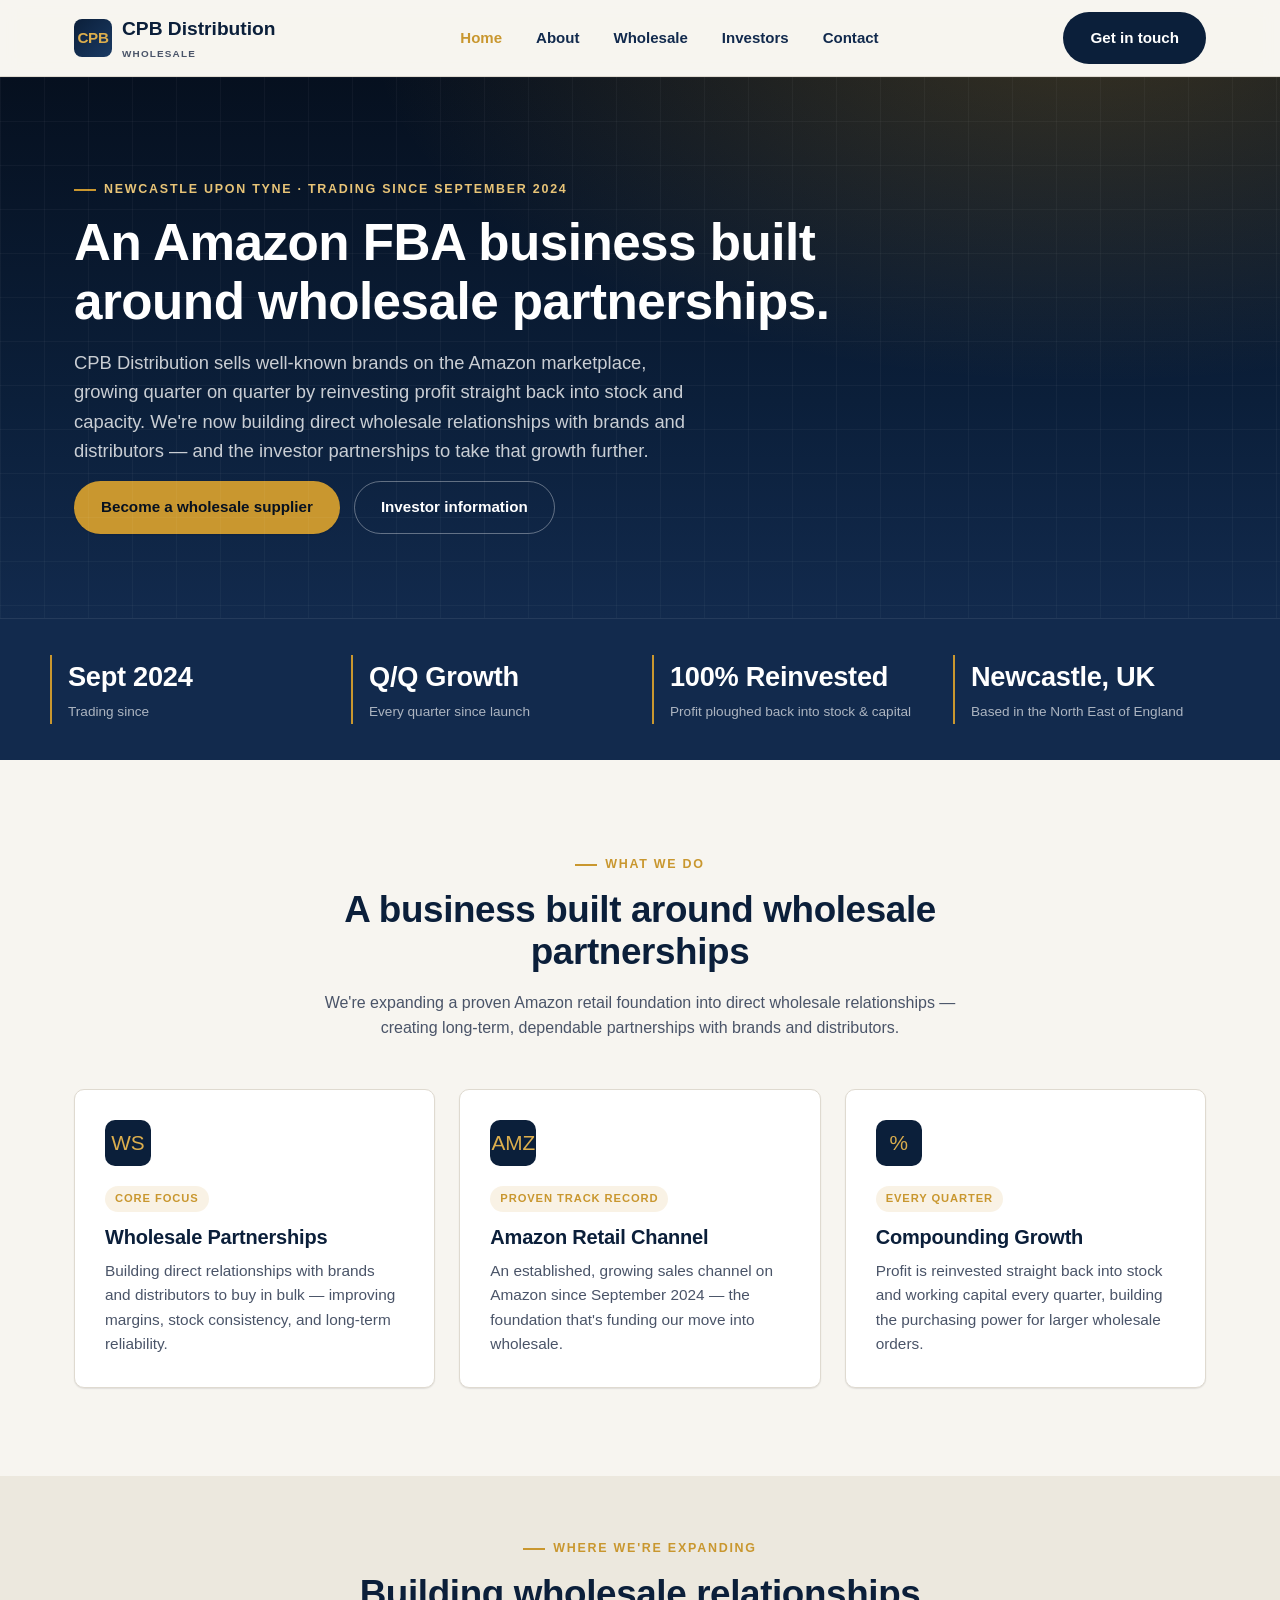
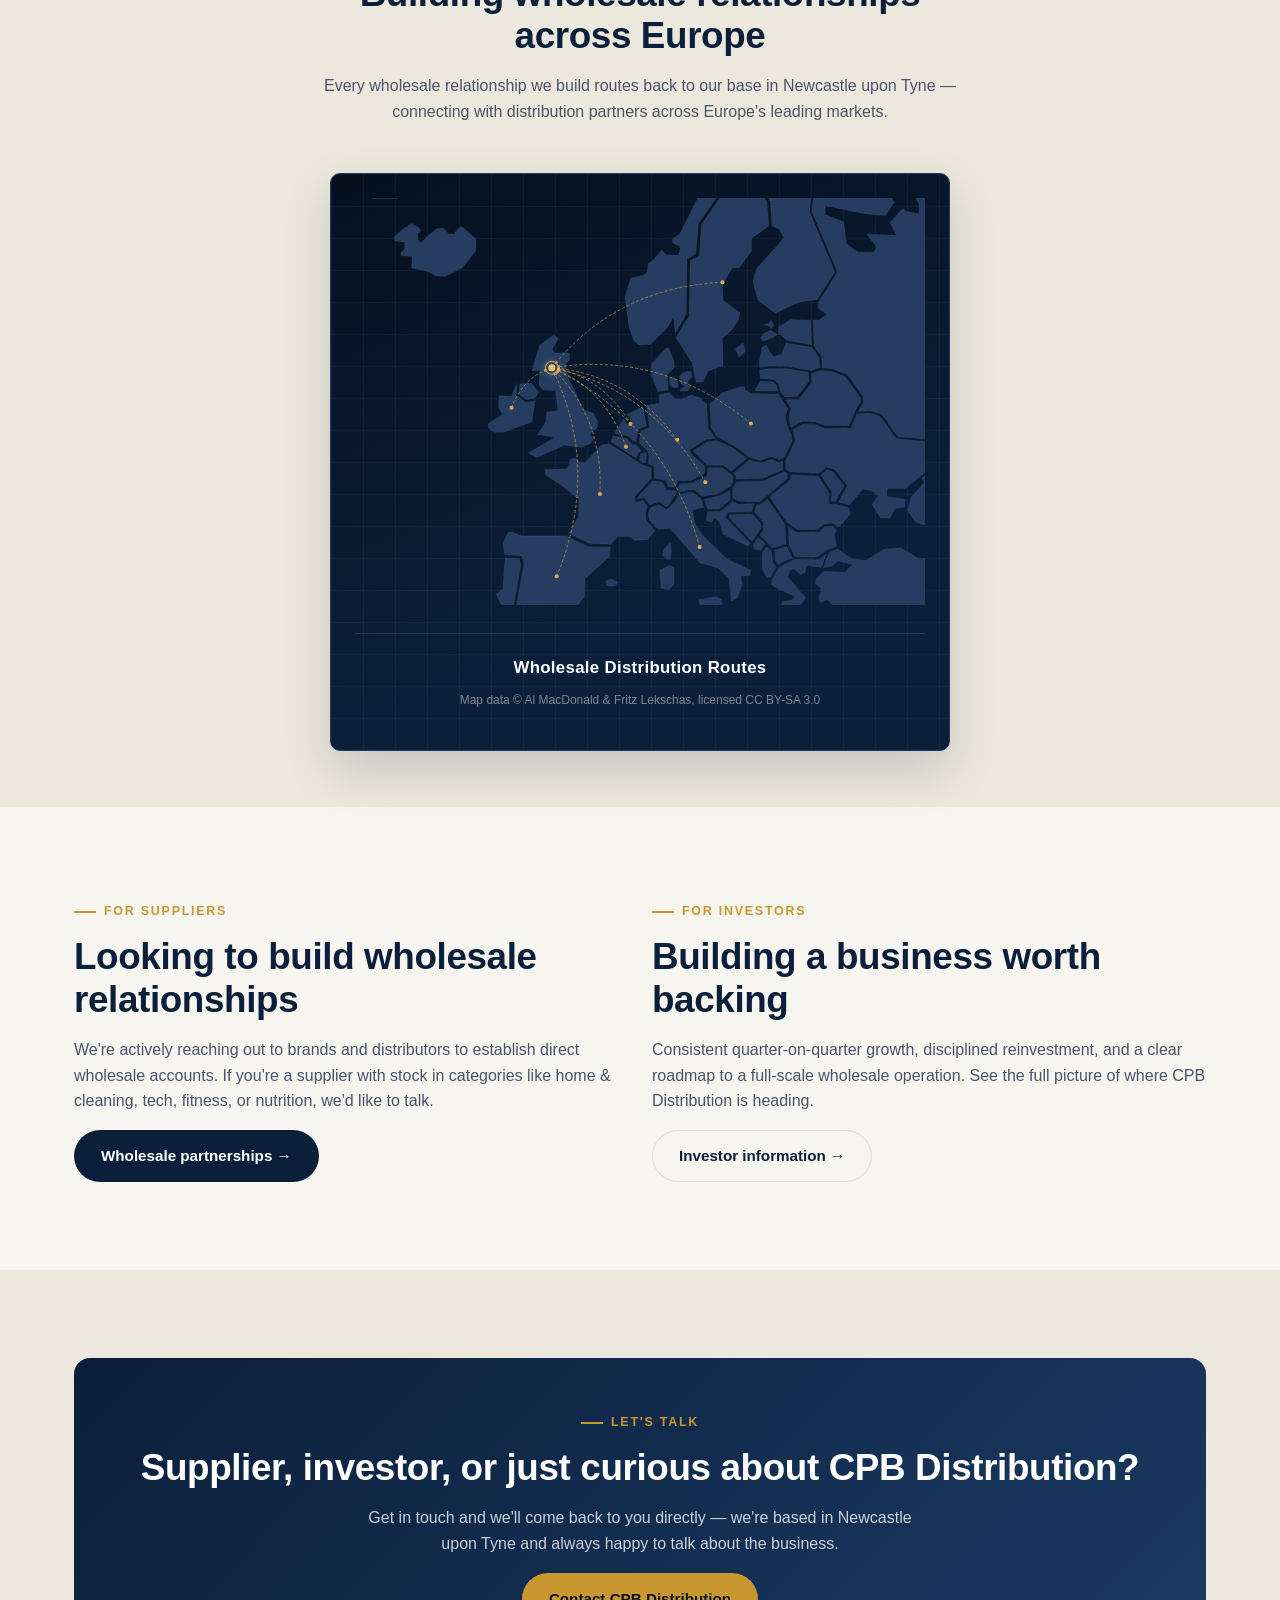
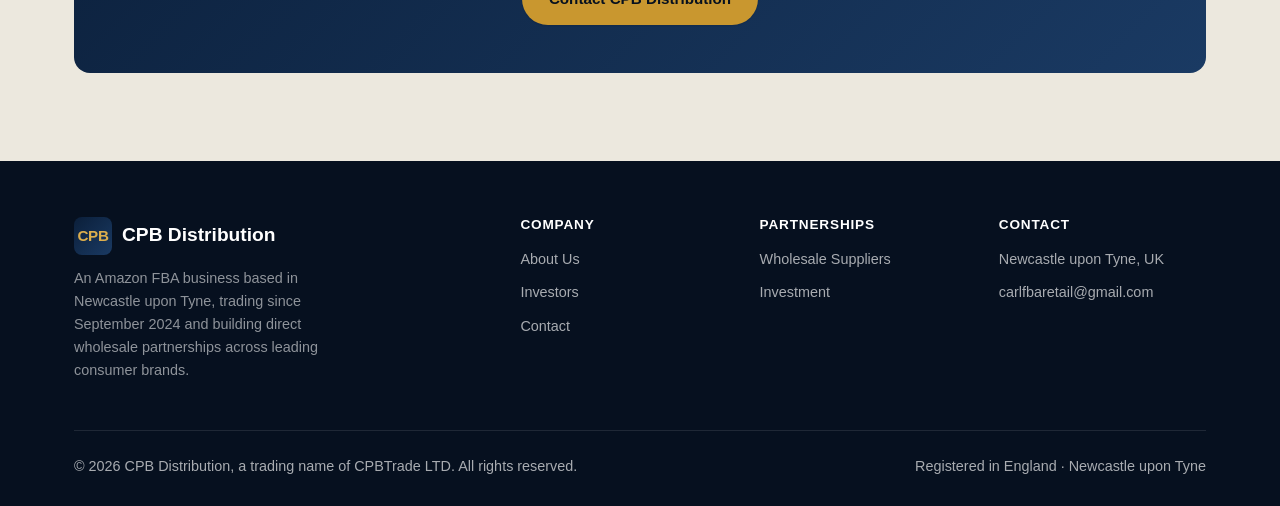
==== index.html @ 51bb2a00 "Shrink and tighten the wholesale routes map The map card was rendering very tall (a ~980x1127px port" ====
<!doctype html>
<html lang="en">
<head>
<meta charset="UTF-8">
<meta name="viewport" content="width=device-width, initial-scale=1.0">
<title>CPB Distribution | Amazon FBA Wholesale &amp; Investment</title>
<meta name="description" content="CPB Distribution is a Newcastle upon Tyne based Amazon FBA business, trading since September 2024, building direct wholesale partnerships across leading consumer brands.">
<link rel="icon" href="assets/img/favicon.svg" type="image/svg+xml">
<link rel="stylesheet" href="assets/css/style.css">
</head>
<body>

<header class="site-header">
  <div class="wrap nav">
    <a href="index.html" class="brand">
      <span class="mark">CPB</span>
      <span>
        CPB Distribution
        <span class="sub">Wholesale</span>
      </span>
    </a>
    <nav class="nav-links">
      <a href="index.html">Home</a>
      <a href="about.html">About</a>
      <a href="wholesale.html">Wholesale</a>
      <a href="investors.html">Investors</a>
      <a href="contact.html">Contact</a>
    </nav>
    <div class="nav-cta">
      <a href="contact.html" class="btn btn-dark">Get in touch</a>
      <button class="nav-toggle" aria-label="Toggle menu"><span></span></button>
    </div>
  </div>
</header>

<section class="hero">
  <div class="wrap">
    <div class="eyebrow">Newcastle upon Tyne &middot; Trading since September 2024</div>
    <h1>An Amazon FBA business built around wholesale partnerships.</h1>
    <p class="lead">CPB Distribution sells well-known brands on the Amazon marketplace, growing quarter on quarter by reinvesting profit straight back into stock and capacity. We're now building direct wholesale relationships with brands and distributors — and the investor partnerships to take that growth further.</p>
    <div class="cta-row">
      <a href="wholesale.html" class="btn btn-primary">Become a wholesale supplier</a>
      <a href="investors.html" class="btn btn-outline">Investor information</a>
    </div>
  </div>
</section>

<div class="stat-strip">
  <div class="wrap stat-grid">
    <div class="stat">
      <span class="num">Sept 2024</span>
      <span class="label">Trading since</span>
    </div>
    <div class="stat">
      <span class="num">Q/Q Growth</span>
      <span class="label">Every quarter since launch</span>
    </div>
    <div class="stat">
      <span class="num">100% Reinvested</span>
      <span class="label">Profit ploughed back into stock &amp; capital</span>
    </div>
    <div class="stat">
      <span class="num">Newcastle, UK</span>
      <span class="label">Based in the North East of England</span>
    </div>
  </div>
</div>

<section>
  <div class="wrap">
    <div class="section-head">
      <div class="eyebrow" style="justify-content:center">What we do</div>
      <h2>A business built around wholesale partnerships</h2>
      <p>We're expanding a proven Amazon retail foundation into direct wholesale relationships — creating long-term, dependable partnerships with brands and distributors.</p>
    </div>
    <div class="grid-3">
      <div class="card">
        <div class="icon">WS</div>
        <span class="tag">Core Focus</span>
        <h3>Wholesale Partnerships</h3>
        <p>Building direct relationships with brands and distributors to buy in bulk — improving margins, stock consistency, and long-term reliability.</p>
      </div>
      <div class="card">
        <div class="icon">AMZ</div>
        <span class="tag">Proven Track Record</span>
        <h3>Amazon Retail Channel</h3>
        <p>An established, growing sales channel on Amazon since September 2024 — the foundation that's funding our move into wholesale.</p>
      </div>
      <div class="card">
        <div class="icon">%</div>
        <span class="tag">Every Quarter</span>
        <h3>Compounding Growth</h3>
        <p>Profit is reinvested straight back into stock and working capital every quarter, building the purchasing power for larger wholesale orders.</p>
      </div>
    </div>
  </div>
</section>

<section class="bg-alt tight">
  <div class="wrap">
    <div class="section-head">
      <div class="eyebrow" style="justify-content:center">Where we're expanding</div>
      <h2>Building wholesale relationships across Europe</h2>
      <p>Every wholesale relationship we build routes back to our base in Newcastle upon Tyne &mdash; connecting with distribution partners across Europe's leading markets.</p>
    </div>
    <div class="map-card">
      <svg xmlns="http://www.w3.org/2000/svg" viewBox="350.65 333.3 140 100" id="world-map" class="world-map-svg" role="img" aria-label="Map showing CPB Distribution's target wholesale distribution routes from EU markets into the UK">
<title>Target wholesale distribution routes into the UK</title>
<defs>
  <marker id="arrow-eu" viewBox="0 0 10 10" refX="8" refY="5" markerWidth="4.5" markerHeight="4.5" orient="auto-start-reverse">
    <path d="M0,0 L10,5 L0,10 z" class="arrow-fill-eu"/>
  </marker>
</defs>
<g class="countries">
    <path id="_somaliland" d="M512.674,502.797l3.526,2.403l1.046-0.052l8.757-3.008l0.994,3.206l-0.701,2.706l-1.893,1.503l-4.729-0.302l-6.769-4.158L512.674,502.797L512.674,502.797z"/>
    <path id="ae" d="M528.466,468.135l0.753,3.008l8.522,0.752l0.596-6.172l1.644-0.897l0.448-2.257l-2.688,0.753l-2.99,4.521L528.466,468.135L528.466,468.135z"/>
    <path id="af" d="M545.85,435.383l1.374,10.771l3.423,0.752l0.32,1.937l-2.455,2.049l4.573,3.691l8.885-3.198l0.709-3.786l5.593-3.491l2.145-8.091l1.599-1.722l-1.659-2.887l5.412-3.347l-0.691-0.968l-2.498,0.155l-0.226,2.299l-3.354-0.033l-0.062-3.068l-1.079-1.288l-1.815,1.649l0.052,1.515l-2.739,1.036l-5.059-0.319l-6.568,6.881L545.85,435.383L545.85,435.383z"/>
    <path id="al" d="M450.679,420.438v3.984l1.142,2.152l0.82-0.096l1.409-2.566l-0.821-1.15l-0.319-2.844l-1.089-1.012L450.679,420.438L450.679,420.438z"/>
    <path id="am" d="M507.47,420.549l4.149,5.411l-1.218,1.427l-2.939-0.51l-3.646-3.268l0.196-2.146L507.47,420.549L507.47,420.549z"/>
    <g id="ao">
        <path class="mainland" d="M437.366,547.461l2.948,11.003l-0.069,3.478l-4.313,4.633l-0.647,7.527l16.597,0.147l5.395,1.954l4.45-0.58l-2.594-3.251l0.01-9.282l5.101-0.217v-3.621l-4.142-0.172l-0.829-8.575l-1.746,0.024l-0.943-0.848l-1.027,0.054l-1.365,2.646h-5.255l-1.22-1.227l0.363-1.738l-1.436-2.101L437.366,547.461L437.366,547.461z"/>
        <path d="M435.577,544.453l1.504,1.953l1.945-1.842l-0.571-1.909l-0.483-0.035L435.577,544.453L435.577,544.453z"/>
    </g>
    <g id="ar">
        <path class="mainland" d="M279.05,600.613l1.677,1.571l-6.371,9.467l-2.239,2.479l0.777,10.813l4.918,5.974l-4.132,7.209l-3.129,1.35h-3.579l1.003,5.627l-5.593,1.92l1.34,4.729l-3.354,10.701l4.141,3.38l-2.239,5.515l-3.804,5.975l2.014,4.165l-4.918,0.786l-4.028-4.951l-0.674-15.432l-6.258-26.209l1.893-9.163l-4.028-11.713l2.68-15.204l2.463-2.931l-0.605-2.222l3.164-2.888l7.054,0.483l3.942,4.21l4.555,0.078l4.668,2.853l-1.375,3.217l0.329,3.25l6.612-0.312L279.05,600.613L279.05,600.613z"/>
        <path d="M264.745,687.564l0.225,4.951l3.803-0.337l3.242-2.144l-5.48-1.124L264.745,687.564L264.745,687.564z"/>
    </g>
    <path id="at" d="M430.46,403.459l-0.562,1.167l0.483,0.83l2.015-0.415h1.711l1.857,1.572l3.95-0.717l2.904-1.729l0.743-1.167l-0.112-1.504l-2.611-1.954l-3.501,0.035l-0.294,1.988l-3.683,1.797L430.46,403.459L430.46,403.459z"/>
    <g id="au">
        <path class="mainland" d="M672.961,609.067l-0.303,21.938l-3.371,2.472l-0.303,2.161l4.598,3.086l11.35-2.161h5.826l2.145-3.095l12.879-2.472l9.198,2.784l-0.614,3.708l1.228,3.708l7.055-1.236l0.303,1.851l-4.599,3.396l1.53,1.236l3.37-1.236l-0.917,10.2l6.44,4.944l3.683-1.236l1.841,1.852l10.735-1.548l10.123-16.381l3.682-0.925l7.357-13.596l1.841-11.739l-4.599-5.869l1.842-1.236l-3.684-11.436l-3.984-2.783l0.614-15.448l-3.684-2.782l-0.916-8.652h-1.842l-6.138,20.392l-3.37,0.312l-7.668-7.728l4.297-11.437l-7.971-1.547l-8.896,2.472l-2.454,7.104l-3.984,0.925l-0.304-4.944l-16.252,9.889l0.304,3.708l-2.454,3.397h-6.139l-13.19,5.56L672.961,609.067L672.961,609.067z"/>
        <path d="M728.775,668.089l-1.531,6.181l0.304,4.322l4.599-0.312l5.213-8.03L728.775,668.089L728.775,668.089z"/>
    </g>
    <path id="az" d="M508.931,418.674l-0.873,1.486l4.071,5.342l1.418-0.458l2.334,2.446l1.011-4.287l2.533,0.406l-0.104-1.229l-4.165-3.646l-0.795,2.143L508.931,418.674L508.931,418.674z"/>
    <path id="ba" d="M442.708,411.084l-0.319,0.527l5.801,5.981l2.127-3.13l-0.078-1.234l-1.857-2.256L442.708,411.084L442.708,411.084z"/>
    <path id="bd" d="M616.256,457.908l-1.134,2.049l2.938,5.584l0.087,4.357l0.535,1.166l3.449,0.061l1.953-1.875l1.418,0.855l0.285,2.652l1.133-0.708l0.069-3.389l-0.951-0.112l-0.596-2.879l-2.403-0.086l-0.596-1.6l1.469-1.962l0.024-0.97h-4.269L616.256,457.908L616.256,457.908z"/>
    <path id="be" d="M414.019,391.704l-0.554,1.383l5.947,3.925l0.4,0.051l0.375-1.094l0.837-0.588l-1.336-1.499h-0.916l-1.255-1.426L414.019,391.704L414.019,391.704z"/>
    <path id="bf" d="M404.493,493.496l3.146-0.25l5.16,7.295l-4.789,3.613l-3.466-0.892l-4.66,0.062l-0.752,2.73l-3.907,0.19l-1.071-1.461l1.385-4.442L404.493,493.496L404.493,493.496z"/>
    <path id="bg" d="M457.092,414.066l0.139,4.305l1.452,3.025l5.454,0.095l2.455-1.737l2.412-0.959l-0.588-2.75l0.545-1.469l-1.228-0.641l-1.687,0.139l-1.323,1.332l-5.549,0.043L457.092,414.066L457.092,414.066z"/>
    <path id="bi" d="M478.504,538.385l3.691-0.078l-0.959,3.232l-0.935,0.812h-1.142l-0.812-2.187L478.504,538.385L478.504,538.385z"/>
    <path id="bj" d="M411.512,515.288h1.833l0.104-5.204l2.315-3.363l-0.104-5.852l-2.102-0.052l-3.604,2.816l1.504,2.87L411.512,515.288L411.512,515.288z"/>
    <path id="bn" d="M689.038,515.08l-2.489,3.018l2.04,0.641l1.149-1.608L689.038,515.08L689.038,515.08z"/>
    <path id="bo" d="M238.631,561.361l7.114-3.104l2.351,0.226l1.565,6.534l10.839,3.604l1.79,5.523l4.469,0.562l1.902,4.729l-1.34,4.278l-7.27,0.562l-2.68,6.872l-5.705-0.112l-1.79-0.337l-3.293,3.197l-1.625-0.156l-5.593-12.957l1.547-2.316l0.545-9.163l-1.383-5.455L238.631,561.361L238.631,561.361z"/>
    <path id="br" d="M286.631,618.464l5.402-10.391l0.198-8.73l10.079-6.501h5.645l4.435-7.512l0.804-14.418l-1.815-3.855l10.684-9.751l0.406-10.761l-14.514-7.105l-17.53-5.48l-8.264-0.812l2.221-4.669l-0.604-7.104l-1.808-0.596l-2.671,5.308l-1.4,1.754l-3.595-1.59l-12.093,4.261l-4.028-5.073l0.648-5.299l-3.804,3.872l-4.201-2.265l-0.424,0.597l0.009,1.841l3.622,1.945l-5.437,5.73l-3.432-0.034l-3.475-3.535l-3.933,0.121l-0.484,4.2l2.256,2.739l-2.663,8.532l-3.112,0.241l-4.953,3.13l-1.21,6.146l4.296,4.599l0.787-0.89l3.017-0.812l2.576,4.34l7.374-3.164l2.861,0.165l1.971,6.976l10.52,3.337l1.815,5.564l4.478,0.537l2.135,5.314l-1.443,4.729l1.884,2.474l-0.276,3.683l5.048-0.477l4.625,5.844l-0.363,4.105l2.74,2.316l-6.57,9.95L286.631,618.464L286.631,618.464z"/>
    <g id="bs">
        <path d="M222.121,463.112l-1.089-0.337l-0.086,2.101l1.34,1.349l0.917-1.349L222.121,463.112L222.121,463.112z"/>
        <path d="M224.29,466.397l-1.504,0.838l1.417,2.021l0.752-1.011L224.29,466.397L224.29,466.397z"/>
        <path d="M229.14,467.91l-1.591-0.087l0.165,1.012l1.167,1.687l1.002-1.099L229.14,467.91L229.14,467.91z"/>
        <path d="M228.388,465.896l-2.593-1.099l-0.501-2.609l1.002-0.425l1.003,2.023l1.002,0.76L228.388,465.896L228.388,465.896z"/>
        <path d="M225.881,460.588l-1.34-0.337l-0.251-1.686l-1.417-0.501l0.917-0.926l1.668,0.588l1.253,0.762L225.881,460.588L225.881,460.588z"/>
    </g>
    <path id="bt" d="M616.108,453.561l1.34,1.833l4.528,0.034l-0.458-2.507L616.108,453.561L616.108,453.561z"/>
    <path id="bw" d="M454.56,594.589l1.858,0.57l-0.26,5.314l1.911,0.26l4.391-3.959l5.273,0.57l1.399-3.545l6.673-6.095l-8.013-9.223l-0.104-1.514l-0.883-0.26l-2.43,2.24l-6.31,0.154l-0.884,7.866l-2.479,0.57L454.56,594.589L454.56,594.589z"/>
    <path id="by" d="M456.418,382.861l1.297,2.135l-0.519,1.703l0.086,1.349l0.476,1.616l2.68-1.521l3.329,0.086l2.334,0.959h5.922l1.729-4.141l1.037-1.564v-1.045l-3.717-5.23l-3.285-1.305l-2.68-0.303l-2.335,0.743l0.088,2.351l-3.241,4.098L456.418,382.861L456.418,382.861z"/>
    <path id="bz" d="M191.823,483.228l-0.043,3.154h0.726l2.472-4.615h-1.677L191.823,483.228L191.823,483.228z"/>
    <g id="ca">
        <path class="mainland" d="M151.767,281.182l1.72,2.602l0.864,3.475l4.305,1.081l3.017-3.25l2.585,1.306l7.321,0.647l5.169-2.17l0.864,7.157h3.017v-3.034l3.017,0.216l7.538,8.895l4.953,3.035l-2.584,4.123l1.081,1.081l9.673,1.953l0.216,4.34l2.585,0.433l0.648-6.51l4.089-1.08l3.017,4.556l6.457,3.034l3.233,0.647l2.152-2.602l0.216-4.124l3.873-2.387l1.288,3.476l-3.449,6.077l0.432,3.033l1.937-3.033l3.873-3.475l0.216-4.556l-2.152-3.476l0.648-2.817l5.169-2.603l2.369,1.738l0.432,15.188l3.657-3.25l2.152,1.305l-3.017,5.204l3.873,0.865l5.602-8.679l4.737,4.986l-1.936,8.895l-4.737,2.603l-4.521-2.169l-8.177,1.736l0.864,2.818l-2.152,3.476l-6.673,1.521l-7.538,5.86l-6.673,8.896l-0.864,2.817l4.521,1.737l1.72,4.339l6.241,6.293l9.906,4.339l-2.152,9.975l-0.216,2.818l2.585,1.736l3.449-4.555l0.432-8.679l5.385-0.216l2.584-4.988l0.433-7.589l6.889-13.45l8.609,3.034l4.521,6.293l-1.937,6.292l3.449,1.954l8.394-5.646l2.368,15.404l7.754,9.327l0.216,4.771l-8.609,2.17l-4.088,4.338l-8.609-1.953l-4.305-0.217l-7.538,5.86l4.521-1.081l5.601-1.08l1.081,1.305l-1.504,4.771l0.216,4.34l2.585,1.736l2.584-0.648l1.296-1.953h1.72l-2.801,5.205l-5.385,0.215l-2.368,3.476h-3.017l-0.864-2.603l4.305-4.338l-5.169,1.737l-0.233-7.374l-1.487-0.863l-4.521,1.953l-0.432,3.691h-10.338l-8.832,6.08l-11.842,3.908l-1.288-1.738l5.964-8.902l-3.388-3.261l-2.152-4.132l-4.383-3.346l-4.702-0.389l-8.428-5.904l-61.122-10.043l-1.011-4.142l-5.602-5.204v-4.339l0.865-3.907l-0.433-2.168l-2.152-2.171l-0.432-3.475l5.602-3.908l-3.449-18.653l-4.737-0.217l-4.305-5.645L151.767,281.182L151.767,281.182z"/>
        <path d="M130.684,350.117l-1.47,2.818l0.51,1.996l0.959,0.598l-0.225,0.812l-1.029,0.294l0.294,2.965l1.106,1.115l0.882-0.959l-1.106-2.887l0.657-2.299l1.616-2.152l-1.175-1.997L130.684,350.117L130.684,350.117z"/>
        <path d="M135.542,367.008l-1.323,0.52l2.429,2.818l0.588,3.336l2.429,2.592l2.058-0.371v-3.406l-2.498-1.557L135.542,367.008L135.542,367.008z"/>
        <path d="M268.15,295.833l-1.53,1.547l1.34,2.126l6.328,0.77l-4.028-4.252L268.15,295.833L268.15,295.833z"/>
        <path d="M191.105,270.143l0.19,3.475l-6.898,7.148l1.729,5.791l4.979-1.348l2.878-4.253l7.278-2.706l5.938-0.389l-4.599-5.022l-2.299,1.737l-1.729-0.579l-0.959-2.126l-2.109-2.126L191.105,270.143L191.105,270.143z"/>
        <path d="M200.113,259.908l-1.53,2.706l7.477,2.706l2.68-4.055l1.15,2.707h1.919l3.639-4.055l-4.409-1.158l-1.729-1.348l-2.299,2.316L200.113,259.908L200.113,259.908z"/>
        <path d="M213.148,265.318l-5.938,2.508v1.928l7.667,2.896l-1.729,1.928l1.15,2.507l4.789-2.126h4.028l1.919,3.086l3.259-3.285l-0.77-3.095l-2.68,0.968l-0.38-3.863l1.34-2.316h-1.34l-2.109,1.349l-0.959,0.769l0.579,2.707l-1.53,1.158l-2.299-0.19l-0.579-3.476L213.148,265.318L213.148,265.318z"/>
        <path d="M221.005,259.329l-0.579,1.927l3.639,1.738l2.68-1.547l-0.19-1.158L221.005,259.329L221.005,259.329z"/>
        <path d="M223.875,256.044l-2.679,0.968l0.19,1.35l5.938-0.389l-0.19-1.349L223.875,256.044L223.875,256.044z"/>
        <path d="M236.72,259.329l-0.38,1.348l-0.959,1.349v1.929l3.639-0.579l3.83,3.285h1.34v-3.285l-3.83-4.253L236.72,259.329L236.72,259.329z"/>
        <path d="M246.497,263.191l1.53,1.738l-1.34,2.316l0.959,2.507l4.218-2.317v-1.736l-2.49-2.896L246.497,263.191L246.497,263.191z"/>
        <path d="M252.055,258.75l0.19,3.086h5.178l1.34,1.158l-0.19,1.348l-4.599,0.58l3.259,4.443l4.409,0.77l6.128-2.705l-8.817-13.33l-2.68,1.738l0.19,2.316l-3.069-1.158L252.055,258.75L252.055,258.75z"/>
        <path d="M207.399,280.576l-7.278,1.928l-4.219,3.673l0.38,4.054l7.667,2.317l-1.729,3.864l-5.558-3.477l-1.53,2.896l3.639,2.507l-0.19,4.054l5.558,1.547l6.708-0.389l1.149-2.126l4.979,5.601l3.449-1.157l0.579-3.864l2.49,1.737l0.38-3.864l-3.068-1.928l0.19-12.162l-2.68-2.126l-2.87,3.864L207.399,280.576L207.399,280.576z"/>
        <path d="M230.782,289.073l-2.489-1.158l-1.34,1.737l2.68,4.253l0.19,4.054l5.749-3.475v-5.022l2.109-2.126l-2.109-1.547h-3.449L230.782,289.073L230.782,289.073z"/>
        <path d="M243.048,287.335l-4.028,3.285l0.959,4.054h2.49l1.149-2.126l1.729,1.737l1.729-0.19l4.599-3.864L243.048,287.335L243.048,287.335z"/>
        <path d="M242.659,280.956l-0.959,1.928l4.218,1.548l1.15-1.738L242.659,280.956L242.659,280.956z"/>
        <path d="M240.169,273.617l-4.218,0.579l-2.49,2.315l4.599,0.19l-1.34,3.475l0.959,1.548l1.34-0.19l3.259-5.212L240.169,273.617L240.169,273.617z"/>
        <path d="M247.456,272.27l-2.299,0.77l0.38,3.086l3.83,2.507l0.19,1.927l-1.149,1.159l0.579,3.864l14.755,4.823l4.028,1.349l4.028-3.475l-4.789-3.864l-4.409,1.158l-6.128-0.579l-2.299-2.316l-0.579-6.371l-3.83-1.928L247.456,272.27L247.456,272.27z"/>
        <path d="M259.523,292.357l-4.218-0.39l-4.979,1.927l-2.68,3.666l0.769,10.043l8.238,0.39l7.857,3.864l5.559,6.371l4.218-0.19l-1.15,5.981l-3.829,6.371l-4.218,1.926l-3.069-0.578l-1.53-1.348l-2.299,3.086l0.959,3.086l3.259,0.189l4.028-1.928l3.449,8.886l8.626,5.603l5.938-7.529l-4.979-8.108l2.878-3.284l4.028,6.758l7.278-6.371l-1.339-2.896l-4.98,1.548l-3.448-9.466l3.259-5.403l-6.518-6.949l-3.639,2.507l-3.449-7.529l-7.277,0.968l-1.919-9.076l-5.938,4.055l-0.579,5.021h-3.259l0.38-4.443L259.523,292.357L259.523,292.357z"/>
        <path d="M262.021,274.006v1.738l-4.218,0.968l1.149,1.927l4.789,1.928l5.368,0.58l3.831,2.705l3.829-2.127l-2.681-2.705h3.449l2.109-2.316l5.178-0.77v-1.158l-2.878-1.928l0.379-2.127l8.048,1.348l11.886-4.633l-4.41-1.348l1.15-1.547h9.197l1.531-1.547l-18.593-6.569l-4.41-1.547l-4.789,3.476l-5.368-4.443l-2.878-0.19l-0.579,3.675l-3.638-3.285l-4.218,1.349l0.769,2.126l6.328,1.35l-0.38,3.086l3.449,2.125l8.438-2.125l0.19,2.896l-6.898,3.285l-4.218-3.285l-3.83,0.389l3.83,5.411l-1.919,0.969l-2.878-2.508l-2.109,1.348l1.919,3.666h3.259l-0.769,3.475l-2.68-0.389l-3.449-3.674L262.021,274.006L262.021,274.006z"/>
        <path d="M244.941,327.159l-3.657,4.599l-0.225,5.065l3.198-1.841h3.881l2.74,2.533l2.515-2.076L244.941,327.159L244.941,327.159z"/>
        <path d="M289.466,386.977l-9.136,8.748l0.916,2.074l11.186,4.141l1.599-2.758l-0.916-4.599l-3.657,0.458l-2.057-2.299l3.423-3.449L289.466,386.977L289.466,386.977z"/>
    </g>
    <path id="cd" d="M438.023,546.597l8.912-0.155l1.808,2.567l-0.069,1.893l0.665,0.605h4.426l1.271-2.499h1.808l0.734,0.742l2.479-0.069l0.735,8.714l4.287,0.139v0.675l11.521,5.195l0.536,1.012h2.411l-0.268-3.648l-4.356-2.092l0.269-2.766l1.876-4.392l4.287-0.139l-3.683-12.224l0.068-5.195l5.826-9.11l0.068-1.278l-0.874-0.477l0.035-2.472l-1.062-0.095l-1.072-1.366l-17.59-0.795l-3.226,3.138l-5.28-3.475l-1.858,1.141l-1.348,11.35l-3.337,2.575l-1.003,2.283l0.179,3.381l-6.017,4.918l-1.6-0.726l0.216,0.94L438.023,546.597L438.023,546.597z"/>
    <path id="cf" d="M443.452,519.229l4.028,4.356l1.59-2.057l2.532,0.104l0.544-2.006l2.49-1.556l5.169,3.562l2.982-2.956l11.574,0.51l-10.736-11.082l1.443-0.897l0.198-1.954l-2.438-1.149h-3.58l-5.766,5.715l-0.197,2.351l-4.573-0.146l-0.146,1.003l-2.982-0.305l-2.688,5.108L443.452,519.229L443.452,519.229z"/>
    <path id="cg" d="M439.424,526.551l-0.052,1.255l4.131,0.104l0.146,10.728l-3.777-0.104l-2.187-1.703l-1.693,0.951l-0.078,0.476l0.873,0.423l0.251,2.204l-2.334,2.006l0.501,1.057l2.585-2.006h1.244l0.396,1.2l1.644,0.7l5.271-4.46l-0.104-3.259l1.099-2.653l3.38-2.507l0.907-8.479l-2.402,0.009l-2.783,3.812L439.424,526.551L439.424,526.551z"/>
    <path id="ch" d="M423.787,402.82l-3.771,4.011l0.078,0.405l1.547-0.483l1.393,1.937l2.352-0.83l1.625,1.263l0.667-0.38l2.005-3.146l-0.511-0.484l-1.979-0.051l-0.959-1.963L423.787,402.82L423.787,402.82z"/>
    <path id="ci" d="M388.484,521.562l3.697-2.617l4.6-0.806l4.693,1.013l-2.395-3.622l-0.701-2.213l0.701-6.544l-4.192,0.198l-1.9-1.814l-3.994,0.104l-1.901,0.304l0.198,4.425l-1.002,0.406l-1.203,2.215l3.095,3.62L388.484,521.562L388.484,521.562z"/>
    <g id="cl">
        <path d="M261.391,683.51l-3.691,8.109l6.371,0.674l0.112-5.403L261.391,683.51L261.391,683.51z"/>
        <path d="M260.137,682.239l-2.775,3.068l-0.337,3.604l-5.368-3.043l-5.705-8.221l-1.677-2.932l2.351-3.043l-0.225-3.83l-2.68-1.124l-2.126-1.572l0.449-2.144l2.792-0.787l0.562-12.387l-4.356-2.48l-2.844-64.477l0.735-1.278l5.567,12.836l1.781,0.035l0.579,2.049l-2.369,2.868l-2.723,15.448l3.873,11.895l-1.79,9.007l6.31,26.485l0.666,15.49l4.521,5.229L260.137,682.239L260.137,682.239z"/>
        <path d="M241.717,649.833l-1.115,1.686l0.562,2.932l1.115,0.112l0.562-3.718L241.717,649.833L241.717,649.833z"/>
    </g>
    <path id="cm" d="M428.031,519.428l2.783,2.561l-0.199,3.959l15.266-0.354l1.245-1.399l-4.375-4.711l-0.648-1.703l2.784-5.212l-1.893-3.458l-1.591-0.855v-1.755l1.841-1.202l0.104-5.463l-1.46-0.164l-0.024,2.87l-6.414,11.972l-3.925,0.199l-2.688,1.85L428.031,519.428L428.031,519.428z"/>
    <g id="cn">
        <path class="mainland" d="M594.498,386.128l-2.99,7.521l-4.124-0.217l-4.349,9.518l3.691,4.701l-7.606,10.504l-3.907-0.658l-2.611,3.285l0.648,1.971l3.043,0.217l1.521,3.5l3.044,0.658l9.344,12.04v6.129l4.563,2.844l4.996-0.873l6.303,3.719l7.605,2.187l3.691-0.439l4.132-0.441l8.687-5.688l2.828,0.44l1.08,2.567l2.396,0.718l3.26,4.813l-2.17,4.814l1.306,3.285l3.69,1.312l0.647,3.942l4.35,0.439l0.647-1.971l6.302-3.285l3.907,0.217l4.563,5.03l3.043-1.312l1.954,0.216l0.873,2.412l1.521,0.216l2.169-3.06l8.688-3.285l7.823-9.413l2.61-8.974l-0.217-5.912l-3.259-0.656l1.953-2.188l-0.434-3.501l-8.255-8.314v-4.157l2.386-3.062l2.388-1.098l0.216-2.412h-6.085l-1.089,3.285l-2.828-0.656l-3.475-3.718l2.17-5.688l3.043-3.285l2.827,0.217l-0.434,5.031l1.521,1.313l3.691-3.717l1.306-0.216l-0.433-2.844l3.476-4.158l2.61,0.216l1.521-4.813l1.781-0.942l0.182-3l-1.729-1.815l-0.147-4.736l3.329-0.217l-0.216-12.214l-2.334,1.4L694.267,377l-3.897-0.009l-11.298-6.354l-8.16-9.837l-8.281-0.086l-2.107,1.833l2.68,6.137l-0.935,5.758l-3.335,1.383l-1.876-0.147l-0.139,5.696l1.954,0.441l3.476-1.53l4.563,2.187v2.188l-3.26,0.216l-2.611,5.688l-2.386,0.215l-8.472,11.16l-8.902,3.941l-6.086,0.441l-4.124-2.844l-5.869,3.068l-6.302-1.971l-1.521-4.158l-10.642-0.657l-5.646-9.188h-2.386l-1.92-4.262L594.498,386.128z"/>
        <path d="M671.802,472.655l-2.064,0.579l-1.487,1.833l1.236,2.411l1.814,0.163l2.066-1.832l0.492-2.411L671.802,472.655L671.802,472.655z"/>
    </g>
    <path id="co" d="M234.326,498.251l-1.781-0.182l-11.773,9.707l-1.245,3.414l-1.608,0.182l0.717,7.546l-4.105,10.07l4.46,3.776l5.714,0.363l3.924,5.757l5.705,0.183l-0.182,4.312h2.135l2.316-7.909l-2.144-2.694l0.536-5.031l4.46-0.363l-0.536-11.688l-9.993-3.232l-2.316-6.293L234.326,498.251L234.326,498.251z"/>
    <path id="cr" d="M202.905,502.745l1.202,2.352l0.977,1.297l-1.314,3.898l-2.507-1.764l-4.097-3.752v-2.48L202.905,502.745L202.905,502.745z"/>
    <path id="cu" d="M205.904,469.846v1.1l4.599,0.086l2.169-1.263l0.337,0.926l4.512,1.098l4.011,3.622l-0.917,1.262l0.165,1.436l3.345,0.839l3.345-1.514l1.504-1.513l-2.169-1.098l-11.194-6.569l-3.924-0.424L205.904,469.846L205.904,469.846z"/>
    <g id="cv">
        <path d="M350.01,490.264l-1.642,0.942l1.175,0.941l1.409-0.708L350.01,490.264L350.01,490.264z"/>
        <path d="M354.046,492.165l-1.071,0.951l0.762,1.409l1.832-0.821L354.046,492.165L354.046,492.165z"/>
        <path d="M351.704,494.836l-1.375,0.821l1.479,1.979l1.168-0.612L351.704,494.836L351.704,494.836z"/>
    </g>
    <path id="cy" d="M484.555,437.794l1.062,0.771l-3.294,3.119l-1.573-0.052l-1.167-0.821l0.156-1.529l2.386-0.155L484.555,437.794L484.555,437.794z"/>
    <path id="cz" d="M437.202,398.921h2.567h1.263l2.049,1.461l3.795-3.155l-3.683-2.627l-3.648-1.765l-2.498,0.45l-3.389,2.178L437.202,398.921L437.202,398.921z"/>
    <path id="de" d="M422.257,384.234l3.086-0.5v-2.178l2.584-0.425l1.418,1.427l1.495,0.164l2.334-1.012l2.083,0.588l1.832,1.592l0.251,5.955l1.832,2.438l-2.411,0.337l-4.003,2.515l0.338,0.839l3.579,3.354l-0.251,1.677l-3.328,1.677l-3.085,0.086l-0.753,1.59h-1.581l-0.752-1.676l-2.749-0.675l-0.088-2.767l-1.39-0.77l0.114-1.861l-0.406-1.328l-1.982-1.824l0.414-2.854l2.161-1.011L422.257,384.234L422.257,384.234z"/>
    <g id="dk">
        <path d="M427.123,370.076l-3.586,3.968l-0.13,2.584l1.635,4.263l2.559-0.484l-0.319-3.483l1.764-1.971l-0.034-1.548l-1.245-3.223L427.123,370.076L427.123,370.076z"/>
        <path d="M428.979,377.354l-1.062,0.229v1.583l1.128,0.875l0.997-0.25l-0.243-1.503L428.979,377.354z"/>
        <path d="M432.306,375.848l-0.949,0.23l-1.056,0.968l0.448,1.954l1.292,0.507l-1.334,0.535l-0.255,0.685h2.005l0.602-1.099l-0.768-0.378l0.25-0.962l0.916-1.205l-0.25-1.042L432.306,375.848z"/>
    </g>
    <path id="dj" d="M508.991,499.771l-0.493,2.903l3.424-0.052l0.052-4.271l-1.253-0.77L508.991,499.771L508.991,499.771z"/>
    <path id="dm" d="M256.23,485.371l-0.761,1.616l0.917,1.228l1.141-0.994L256.23,485.371L256.23,485.371z"/>
    <path id="do" d="M242.434,481.533l-4.573-2.991l-2.887-1.021l-0.578,5.521l0.578-0.047l0.761,1.461l0.994-1.15l2.896-0.77l2.516,0.536L242.434,481.533L242.434,481.533z"/>
    <path id="dz" d="M424.625,435.764l-3.526-1.186l-14.677,2.758l-3.198,2.429l1.953,10.088l-5.835,0.233l-3.509,5.646l-8.359,2.005l0.025,4.105l27.532,21.048l4.692,0.398l15.654-12.231l-1.565-1.971l-2.938-0.398l-1.764-2.955V453.5l-1.177-1.184l0.199-3.155l-3.13-3.155l-0.389-3.354l1.366-0.986l-0.59-3.553L424.625,435.764L424.625,435.764z"/>
    <g id="ec">
        <path class="mainland" d="M213.986,529.43l-4.088,2.541l-0.294,3.771l-0.821,1.234l2.576,2.473l-1.115,1.219l0.259,3.113l4.607,1.098l6.976-8.256l-0.017-2.878l-3.345-0.216L213.986,529.43L213.986,529.43z"/>
        <path d="M183.533,531.443l-0.536,2.378l-0.994,1.002l0.683,1.228l1.754-0.69l0.838-1.461l-0.536-1.537L183.533,531.443L183.533,531.443z"/>
    </g>
    <g id="ee">
        <path class="mainland" d="M462.562,363.299l-4.84-0.173l-3.068,1.875l-0.043,1.392l1.987,1.875l6.182,1.047L462.562,363.299L462.562,363.299z"/>
        <path d="M452.236,364.042l-1.308,0.44l1.308,0.226l0.595,0.69l0.711-0.852l-0.709-1.215L452.236,364.042z"/>
        <path d="M452.792,365.792l-1.862,0.833l-0.643,1.111l0.643,0.722l2.362-0.875l1.137-0.752L452.792,365.792z"/>
    </g>
    <path id="eg" d="M466.16,449.222l2.308,0.062l4.495,1.244l2.135,0.061l2.646-2.213h1.234l2.249,1.245h2.845l0.51-0.035l1.798,5.17l0.51,1.668l0.477,2.498l-0.85,0.622l-1.461-0.734l-1.686-5.498l-1.521-0.111l-0.111,1.867l1.012,3.232l8.1,10.027l0.173,4.305l-2.359,2.723l-22.163-0.251L466.16,449.222L466.16,449.222z"/>
    <path id="er" d="M496.224,493.859l-0.216-5.093l3.423-3.992l0.926,0.709l1.686,5.637l8.091,6.023l-1.47,1.808l-5.922-5.091L496.224,493.859L496.224,493.859z"/>
    <g id="es">
        <path class="mainland" d="M402.565,416.322h-11.014l-2.222-1.004l-1.071,0.078l-1.297,2.696l0.458,2.775l4.21,0.389l0.536,1.771l-1.833,10.33l0.078,1.851l2.981,1.617l3.439,0.232l6.881-1.694l3.363-4.233l0.077-4.313l5.965-5.395l0.302-2.386l-5.428-0.078L402.565,416.322L402.565,416.322z"/>
        <path d="M374.265,458.444l-1.513,0.873l0.7,0.709L374.265,458.444L374.265,458.444z"/>
        <path d="M369.009,458.608l-1.875,0.476l0.935,1.418h1.407L369.009,458.608L369.009,458.608z"/>
        <path d="M364.549,457.191l-1.176,1.184l1.643,1.418l0.935-2.126L364.549,457.191L364.549,457.191z"/>
        <path d="M413.578,426.877l-1.375,0.467l0.304,1.235h1.988l0.839-0.925L413.578,426.877L413.578,426.877z"/>
    </g>
    <path id="et" d="M489.982,508.606l6.292-14.005l6.25,0.035l5.541,4.814l-0.39,3.968h4.296l0.44,2.386l6.95,4.157l4.286,0.217l-8.15,8.756l-11.194,3.449h-2.773l-4.944-4.219l-1.953-0.82l-3.786-5.576l-2.499,0.035l-0.294-2.559L489.982,508.606L489.982,508.606z"/>
    <path id="fi" d="M453.072,340.202l1.79,0.786l1.104,2.074l-1.104,1.436l-5.55,6.068l-0.952,3.199l1.271,4.633l4.278,3.199l5.706-2.715l4.598-0.64l4.279-6.872l-3.173-7.512l-3.018-7.192l0.477-4.633l-1.901-0.32l-0.492-3.38l-2.559-4.175l-2.836,1.962l-1.114,4.556l-3.008-1.807l-4.185-1.021l-0.934,1.09l1.607,1.453l2.931-0.053l2.359,3.812L453.072,340.202L453.072,340.202z"/>
    <g id="fk">
        <path d="M281.194,678.393l-2.273-0.25l-2.265,1.521l1.642,1.781L281.194,678.393L281.194,678.393z"/>
        <path d="M283.459,677.252l-0.752,2.411l-2.144,1.901l0.13,0.631l3.655-1.4l1.513-1.901L283.459,677.252L283.459,677.252z"/>
    </g>
    <g id="fr">
        <path class="mainland" d="M412.973,393.588l-1.91,0.467l-3.82,4.158l-1.149,0.078l-1.53-1.081l-0.993,0.233l-0.762,2.386l-5.584,0.155l0.156,1.236l3.82,2.543l4.435,3.543l-0.077,4.236l-2.368,4.157l5.126,2.464l5.204,0.154l1.606-1.85l3.286,0.078l0.916,0.848l3.285-0.233l1.686-2.162l-2.145-2.541l-0.155-1.616l0.458-1.771l-1.071-1.539l-1.833,0.535l-0.232-1.383l4.054-4.469v-2.697l-2.348-0.767l-1.432-0.987L412.973,393.588L412.973,393.588z"/>
        <path d="M276.163,517.285l5.058,3.154l-2.646,5.255l-0.959,1.21l-2.809-1.615l0.079-5.663L276.163,517.285L276.163,517.285z"/>
        <path d="M540.023,586.93l-1.972,0.129l-0.129,1.722l1.313,0.269l1.972-0.925L540.023,586.93L540.023,586.93z"/>
        <path d="M516.857,562.666l0.656,1.461h1.055l0.526-1.857L516.857,562.666L516.857,562.666z"/>
        <path d="M258.823,489.822l-0.917,0.847l0.683,1.383l1.296-0.38L258.823,489.822L258.823,489.822z"/>
        <path d="M428.039,418.016l-1.687,1.695l-0.154,1.538l1.374,0.847l0.536-0.076l0.303-2.24L428.039,418.016L428.039,418.016z"/>
        <path d="M254.095,484.065l-1.296,0.535l0.458,1.149l1.521-0.994l-0.303-0.311L254.095,484.065L254.095,484.065z"/>
    </g>
    <path id="ga" d="M435.438,526.646l-0.104,2.151l-4.875-0.104l-2.982,5.766l7.012,7.667l1.736-1.453l-0.052-1.503l-1.192-0.554v-1.057l2.688-1.701l2.387,1.807l2.638,0.052l-0.054-9.067l-4.176-0.196l-0.052-1.903L435.438,526.646L435.438,526.646z"/>
    <g id="gb">
        <path class="mainland" d="M400.629,367.984l-1.582,2.395l0.631,0.959h3.648v1.6l-0.952,1.278l0.632,3.354l2.058,3.994l1.581,3.672l2.533,0.959l1.105,1.92l-0.155,1.755l-1.582,0.959l-0.156,0.795l1.106,0.64l-0.951,1.279l-2.221,0.959l-4.279-0.477l-6.664,3.035l-2.221-1.115l6.345-3.674l-0.796-0.477l-3.328-0.32l2.058-3.033l0.319-2.56l2.696-0.319l-0.475-4.953l-3.174-0.155l-0.95-1.115l0.155-3.674l-1.901,0.156l1.901-6.388l3.492-2.56L400.629,367.984L400.629,367.984z"/>
        <path d="M393.974,378.693l-2.853,0.32l-0.156,2.56l1.901,1.278l2.058-0.475l0.796-1.436L393.974,378.693L393.974,378.693z"/>
    </g>
    <path id="ge" d="M495.144,415.596l2.827,3.691l3.527,1.625l2.169-0.01l3.726-1.01l0.935-1.461l-11.021-4.123L495.144,415.596L495.144,415.596z"/>
    <path id="gh" d="M399.091,513.179l0.968,2.273l2.524,3.959l1.4-0.052l3.819-2.171l-0.268-12.354l-2.957-0.864l-4.141,0.112L399.091,513.179L399.091,513.179z"/>
    <g id="gl">
        <path class="mainland" d="M292.587,282.398l-1.176,1.877l2.118,2.117l-0.942,2.118l3.06,3.994l3.761-1.176l4.936-0.466l5.644,6.111l3.761,10.104l-3.051,6.345l4.227-0.708l2.354,1.409l0.232,3.06l-5.168,0.233l2.818,2.817l3.526,0.709l-7.754,10.339l-0.942,6.345l1.643,5.169l-1.176,3.06l2.118,6.578l3.993,4.469l1.176-0.232l2.584-0.709l0.233,3.76l1.642,2.352l3.052-0.234l2.353-8.695l7.053-8.697l10.581-4.227l6.578-8.229l3.05,1.408h6.345l5.17-5.168l6.346-2.584l0.708-3.994l-3.993-3.527l-3.526-1.175l-1.885-4.937l4.469-2.584l7.054,3.76l2.353-2.584l-3.761-2.117l7.996-10.813l-1.409-4.702l-3.761-0.232l1.408-4.228l4.703-2.118l9.637-8.461l-2.816-3.053l-10.814,0.941l-5.645,5.646l3.295-7.287l-3.762-0.942l-2.117,3.761l-3.051-2.585l-8.464,0.941l2.353-3.76l13.865-0.467l-3.527-4.702l-15.04-2.817l-6.11,0.941l0.233,3.061l-6.345-2.118l0.232-2.118l-4.47,0.941l-0.942,2.353l4.703,1.642l-4.936,3.527l-3.527-3.994l-4.936-1.408l-0.709,3.76h-4.937l-1.885-3.994l-7.754-1.176l-4.228,2.117l-0.233,2.818l-5.402-0.709l-3.294,1.409l0.234,3.293v1.644l-6.111,1.176l-2.818-1.877l-1.885,3.052l2.819,3.06l5.878-0.709l0.467,1.885l-4.469,2.118L292.587,282.398L292.587,282.398z"/>
        <path d="M311.396,319.066l1.409,2.119l-0.708,2.584h-1.409l-1.885-2.119l0.467-1.643L311.396,319.066L311.396,319.066z"/>
        <path d="M370.159,313.189l3.993,1.176l-0.234,3.293l-4.227-2.118l-0.942-1.176L370.159,313.189L370.159,313.189z"/>
    </g>
    <path id="gm" d="M366.719,497.006l-0.111,0.959l5.98-0.086l0.304-0.891l-0.13-0.898l-1.721,0.7L366.719,497.006L366.719,497.006z"/>
    <path id="gn" d="M369.77,505.304l2.629,4.046l3.423-2.974l3.511-0.155l2.922,3.881l2.48,1.635l0.933-1.816l0.83-0.466l-0.061-3.993l-1.65-4.737l-5.065,0.562l-6.267-0.501l-0.034,1.606L369.77,505.304L369.77,505.304z"/>
    <g id="gq">
        <path d="M427.184,522.134l-0.396,1.703l1.191,0.648l1.143-0.855l-0.397-1.755L427.184,522.134L427.184,522.134z"/>
        <path d="M430.771,526.697l-0.054,1.202l3.924,0.198l-0.052-1.356L430.771,526.697L430.771,526.697z"/>
    </g>
    <g id="gr">
        <path class="mainland" d="M453.004,427.213l-0.096,1.15l4.003,2.014l1.911,0.734l-1.003,1.055l-2.23,0.227l-0.319,1.01l0.771,1.738l2.498,1.33l1.09,0.096l0.138-2.981l1.635-1.972l-4.46-5.272l0.589-1.789l1.046-0.043l1.591,1.279l1.002-0.501l0.319-1.79l3.732,0.534l1.134-3.239l-1.953,1.375l-5.731-0.14l-3.726,1.929L453.004,427.213L453.004,427.213z"/>
        <path d="M461.69,438.442l1.408,0.043l0.589,0.873h2.05l1.363-0.501l0.459,0.553l-0.907,1.192l-4.002,0.139l-0.728-0.959l-0.77-0.458L461.69,438.442L461.69,438.442z"/>
    </g>
    <path id="gt" d="M183.456,491.11l5.126,3.752l5.169-6.423l-0.881-1.331l-1.764-0.062v-3.761l-1.322-0.804l-4.002,1.192l1.53,3.526L183.456,491.11L183.456,491.11z"/>
    <path id="gw" d="M368.196,502.356l1.211,2.395l3.396-2.922l0.035-0.899l-4.003-0.579L368.196,502.356L368.196,502.356z"/>
    <path id="gy" d="M261.399,510.654l6.241,5.652l-2.481,2.87l-0.199,1.703l3.259,3.362l-0.078,3.232l-5.67,2.16l-3.397-4.59l0.726-5.515l-1.452-4.105L261.399,510.654L261.399,510.654z"/>
    <path id="hn" d="M194.408,488.742l7.987-0.303l2.369,2.817l-1.478-0.338l-2.844,0.121l-3.717,3.492l-1.59,3.536l-1.046-0.555l-0.009-3.872l-2.299-1.539L194.408,488.742L194.408,488.742z"/>
    <path id="hr" d="M443.417,407.816l-3.051,2.515h-3.095l-0.372,2.178l1.418,0.372l0.709-1.055l1.114,0.977l0.891,3.112l6.109,2.853l0.605-0.691l-6.197-6.396l0.631-1.166l5.888-0.226l0.596-1.876l-3.838,0.111L443.417,407.816L443.417,407.816z"/>
    <path id="ht" d="M231.845,477.159l2.974,0.311l-0.354,3.648l-0.294,1.919l-3.466-0.19l-0.614,0.926l-1.063-0.077l-0.38-1.997l3.656-0.304l-0.225-2.073l-1.677-0.691L231.845,477.159L231.845,477.159z"/>
    <path id="hu" d="M444.386,403.01l-1.003,1.573l0.078,2.403l1.599,0.82l4.919,0.147l6.854-5.774l0.034-1.279l-0.742-0.371l-4.953,2.248L444.386,403.01L444.386,403.01z"/>
    <g id="id">
        <path d="M639.517,513.628l-0.241,1.971l5.869,9.862h1.711l12.23,20.461l4.894,0.492l2.445-7.148l-3.916-2.464l-0.734-3.941L639.517,513.628L639.517,513.628z"/>
        <path d="M697.475,540.891l1.954,2.396l-1.271,3.596v0.684h2.887l1.021-8.989l0.934,0.26l1.694,8.212l1.615,0.434l1.53-3.512l-1.53-5.308l-1.271-2.31l3.993-2.911l-0.935-1.288l-3.819,2.48h-1.021l-1.866-2.74l0.597-1.201l3.146-1.539l4.754,1.453l1.444-0.089l3.568-3.335l-1.442-1.451l-3.312,2.565h-2.127l-3.224-1.538l-2.29,0.086l-2.55,4.106l-1.616,7.105L697.475,540.891L697.475,540.891z"/>
        <path d="M718.791,524.805l-1.616,3.935l2.549,3.337h0.849l1.105-2.223l0.597-0.77l-1.105-1.201l-1.617-0.597L718.791,524.805L718.791,524.805z"/>
        <path d="M723.805,537.729l-3.482,0.77l-1.021,1.115l0.847,1.453l2.291-0.855l1.442-0.855l2.126,1.712l0.935-0.771l-1.693-2.057L723.805,537.729L723.805,537.729z"/>
        <path d="M666.045,548.854l-2.377,1.625l0.51,1.364l7.564,1.712l3.82,0.684l1.615,1.712l4.331,0.345l2.04,1.711l1.867-0.432l1.702-1.539l-3.146-1.452l-2.715-2.308l-7.053-1.713L666.045,548.854L666.045,548.854z"/>
        <path d="M690.768,556.295l-1.865,1.029l1.104,1.201l2.715-1.027L690.768,556.295L690.768,556.295z"/>
        <path d="M693.991,555.526l0.338,1.625l1.954,0.51l0.761-0.942l-0.848-1.288L693.991,555.526L693.991,555.526z"/>
        <path d="M698.668,559.805l-2.377,0.347l2.126,1.798h1.694L698.668,559.805L698.668,559.805z"/>
        <path d="M699.342,556.979l-0.511,1.027l3.821,0.596l2.974-1.711l-1.694-0.511l-2.715,0.771l-1.021-0.856L699.342,556.979L699.342,556.979z"/>
        <path d="M711.833,557.583l-4.416,3.683l0.423,0.942l1.866-0.345l2.205-2.059l4.331-0.597l-0.848-1.452L711.833,557.583L711.833,557.583z"/>
        <path d="M734.126,532.446l-3.604,0.406l-2.315,1.693l0.959,1.938l3.925,0.726v0.727l-2.48,2.015l1.201,4.192l1.201,0.078l1.037-4.115h1.919l0.806,4.027l9.361,7.746l0.241,6.051l3.198,3.467l1.442-0.077l0.319-21.369l-5.438-3.785l-5.125,3.467l-1.843,1.132l-3.043-1.937l-0.078-6.128L734.126,532.446L734.126,532.446z"/>
        <path d="M690.689,519.532l-1.997,7.503l-10.831,3.656l-3.241-3.804l-1.573,0.433l2.939,11.34l4.398,0.493l5.869,2.222v2.222l2.688-0.493l3.916-5.42v-4.435l2.204-4.435l2.445,0.491l-2.938-6.163l-0.449-3.968L690.689,519.532L690.689,519.532z"/>
    </g>
    <path id="ie" d="M394.915,383.085l-0.786,5.187l-6.975,2.56h-2.223l-1.582-1.115v-0.96l3.492-2.238l-0.951-1.92l0.156-2.714l3.018,0.155l1.383-3.25l-0.183,2.887l2.344,1.858L394.915,383.085L394.915,383.085z"/>
    <path id="il" d="M486.378,444.899l-1.365,4.348l1.771,5.213l2.031-7.616v-1.633L486.378,444.899L486.378,444.899z"/>
    <path id="in" d="M595,509.688l3.958-1.938l2.352-8.505l-0.104-10.441l13.468-14.54v-3.447l2.774-1.081l-0.104-3.984l-2.991-5.817l1.712-3.121l3.742,3.449l4.808,0.216v1.938l-1.495,1.616l0.318,0.863l2.567,0.104l0.536,2.904h0.752l1.928-3.449l0.958-9.042l3.207-2.265l0.104-3.12l-1.279-2.481l-2.031-0.104l-7.951,5.256l0.5,3.38l-5.584-0.019l-1.97-2.41l-1.072,0.138l0.363,3.354l-12.075-0.863l-7.485-3.337l-0.397-4.106l-4.988-3.094l-0.06-6.371l-3.423-3.916l-7.867,0.752l0.855,3.424l3.854,3.12l-6.665,13.641l-4.46,0.337l-0.734,1.644l4.392,4.062l-0.216,4.105l-4.486-0.069l-0.484,2.04l3.727-0.164l0.104,1.616l-2.671,1.4l1.711,3.232l3.312,1.08l2.031-1.504l0.959-2.688l1.177-0.535l1.392,1.398l-0.424,3.449l-0.96,1.617l0.217,2.8L595,509.688L595,509.688z"/>
    <path id="iq" d="M502.793,433.637l-1.348,6.664l-5.585,4.65l0.354,2.195l5.455,0.371l8.688,7.07l4.857-0.138l0.13-1.634l1.78-1.91l2.49,1.409l0.329-0.312l-4.815-6.405l-2.282-0.139l-3.033-3.898l0.604-2.868l0.926-0.121l0.319-1.271l-4.132-4.348L502.793,433.637L502.793,433.637z"/>
    <path id="ir" d="M507.409,427.516l-1.057,1.098l0.104,1.738l1.314,1.842l4.658,5.101l-0.709,2.04h-0.812l-0.406,2.04l2.637,3.371l2.43,0.207l4.865,6.732l2.732,0.208l2.126,1.529l0.104,3.062l8.411,4.9h3.139l1.927-1.634l2.43-0.104l1.418,3.268l9.085,1.262l0.27-3.337l3.007-1.089l0.139-1.193l-2.395-3.268l-5.334-4.287l2.801-2.55l-0.198-1.124l-3.511-0.544l-1.486-11.843l-0.173-2.723l-9.518-3.641l-4.218,0.951l-2.36,2.896l-2.092-0.139l-0.604,0.511l-4.66-0.303l-5.878-4.288l-2.188-2.394l-1.003,0.24l-1.808,2.066L507.409,427.516L507.409,427.516z"/>
    <path id="is" d="M366.261,340.521l-1.693-0.959l-2.283,1.443l-1.962,1.814l0.052,1.013l2.541,0.319l-0.156,1.815l-0.898,0.908l0.217,0.588l2.541,0.164v2.938l3.656,0.641l2.17,1.229l2.437,0.104l4.186-2.083l3.231-4.271l0.053-2.887l-1.963-1.66l-1.642-1.392l-0.743,0.536l-1.115,1.443l-1.271-0.164l-1.271-1.393l-1.642,0.156l-2.386,1.979l-1.437,1.547l-0.795-0.69l-0.053-1.712l0.795-0.536L366.261,340.521L366.261,340.521z"/>
    <g id="it">
        <path class="mainland" d="M423.233,409.391l-0.535,1.356l0.146,1.478l2.065,2.412l3.25-0.113l7.175,8.334l4.479,1.297l2.646,2.498l0.631,5.695l1.417-0.828l1.229-3.104l-0.303-2.229l2.101-0.19l0.304-1.263l-5.922-2.834l-5.619-5.523l-2.238-3.303l-0.545-3.137l2.861-0.684l-0.734-2.066l-1.755-1.478l-1.513-0.069l-2.108,0.58l-1.99,2.781l-1.201,0.795l-1.858-1.141L423.233,409.391L423.233,409.391z"/>
        <path d="M440.668,431.898l-1.253-0.674l-4.278,0.674l0.146,1.158l3.847,1.937l0.579,0.631l1.012,0.147L440.668,431.898L440.668,431.898z"/>
        <path d="M427.806,423.566l-2.289,1.158l0.303,4.469l1.833,0.311l1.374-1.312v-4.235L427.806,423.566L427.806,423.566z"/>
    </g>
    <path id="jm" d="M221.533,480.798l-3.008,0.761v0.84l1.755,1.011h1.841l1.167-1.349L221.533,480.798L221.533,480.798z"/>
    <path id="jo" d="M489.473,447.251l-2.126,7.416l-0.096,1.133h3.346l3.743-3.303l0.094-1.253l-1.529-1.564l2.739-2.272l-0.396-2.109l-0.752,0.173l-2.282,1.635L489.473,447.251L489.473,447.251z"/>
    <g id="jp">
        <path d="M709.317,426.193l-1.41,1.418l0.579,1.996l1.236,0.086l0.83,4.332l0.993,1.08l1.738-1.582l0.151-4.773l-2-2.125L709.317,426.193L709.317,426.193z"/>
        <path d="M716.688,422.188l-2.659,2.156l-0.591,2.719l1.812,1.25l2.625-2.75l0.37-3.062L716.688,422.188z"/>
        <path d="M713.613,418.033l-4.219,4.832v2.322l2.604-0.312l4.085-3.592l2.731-0.502l0.663,0.779l0.015,2.377l0.688,1.25h1.255l1.763-2.158l0.743-2.836l3.552-0.086l3.476-4.166l-1.814-6.916l-0.83-3.664l1.815-1.496l-4.133-6.241l-0.944-0.744l-1.875,0.744l-0.481,2.584v2.083l0.994,1.167l0.328,5.498l-2.56,3.164l-1.485-0.917l-1.159,2.584l-0.251,2.412l0.909,1.418l-0.579,1.08l-1.902-1.582h-1.322l-1.157,0.666L713.613,418.033L713.613,418.033z"/>
        <path d="M720.729,380.396l-1.321,1.168l0.665,2.498l1.158,1.166l-0.086,3.83l-1.487,0.578l-1.158,2.584l3.388,4.659l2.23-0.752l0.415-1.167l-2.396-2.161l1.487-1.919l1.572,0.25l3.43,2.305l0.37-2.584l1.63-2.979l2.281-2.312l-2.469-1.125l-0.944-1.801l-1.236,0.83l-1.071,1.331l-2.316-0.501l-2.396-1.582L720.729,380.396L720.729,380.396z"/>
        <path d="M733.201,377.812l-2.317,3.25l0.164,1.582l1.158-0.502l2.723-3.414L733.201,377.812L733.201,377.812z"/>
        <path d="M736.261,373.066l-0.829,2.248l0.086,1.496l1.409-0.918l1.322-2.662v-0.994L736.261,373.066L736.261,373.066z"/>
    </g>
    <path id="ke" d="M491.142,521.365l2.3,4.484l-2.759,5.783l-0.361,1.754l13.77,8.516l4.271-6.708l-2.161-1.754l-0.043-8.835l2.705-2.956l-4.313,1.435l-3.259,0.044l-5.1-4.305l-1.608-0.692l-2.98,0.276l-0.526,0.883L491.142,521.365L491.142,521.365z"/>
    <path id="kg" d="M565.463,411.316l-0.268,2.188l0.216,1.35l7.521,2.523l-6.604,2.662l-0.751-0.623l-1.427,0.917l0.068,0.501l0.761,0.346l4.635,0.121l2.351-0.709l3.018-3.803l3.776,0.656l4.557-6.311l-12.188-1.66l-1.686,4.088l-2.127-2.281L565.463,411.316L565.463,411.316z"/>
    <path id="kh" d="M655.076,497.982l3.535,3.776l6.576-4.875l0.579-7.692l-3.396,2.343l-1.764-0.985l-2.396-0.32l-1.341-0.941l-0.648,0.035l-1.754,2.878l0.285,1.332l1.781,0.994l-0.216,2.705L655.076,497.982L655.076,497.982z"/>
    <path id="km" d="M514.359,560.013l0.396,1.321l1.711,0.269l0.656-1.72L514.359,560.013L514.359,560.013z"/>
    <path id="kp" d="M687.751,407.047l1.59,0.666l0.484,5.566l3.155,0.183l2.974-3.483l-1.029-0.916l0.121-3.734l2.731-3.303l-1.392-2.506l0.908-1.039l0.501-2.592l-1.582-0.719l-1.35,0.684l-1.668,5.064l-2.697-0.232l-3.12,3.682L687.751,407.047L687.751,407.047z"/>
    <path id="kr" d="M696.446,410.443l5.342,4.356l0.909,4.22l-0.183,2.264l-2.61,2.939l-2.248,0.12l-2.551-5.506l-0.968-2.629l1.028-0.795l-0.242-1.099l-1.271-0.569L696.446,410.443L696.446,410.443z"/>
    <path id="kw" d="M519.2,452.774l-1.945-1.056l-1.349,1.356l0.146,2.715l3.139,1.201L519.2,452.774L519.2,452.774z"/>
    <path id="kz" d="M513.495,402.163l3.544-1.513l3.959-0.139l0.276,6.051h-2.317l-1.772,2.888l2.317,3.847l3.414,1.928l0.311,2.205l1.255-0.416l1.157-1.375l1.91,0.416l0.96,1.928h2.455v-2.473l-1.504-4.4l-0.684-3.569l4.364-1.929l5.869,0.959l3.684,3.709l8.323-0.821l4.644,6.597l5.455,0.274l1.504-2.472l1.91-0.416l0.274-2.748l2.862-0.139l1.503,1.789l1.505-3.57l12.957,1.789l2.179-2.887l-3.683-4.537l4.91-10.719l3.958,0.275l2.731-6.594l-5.455-0.554l-3.138-3.024l-8.644,1.002l-11.134-10.762l-3.926,3.482l-11.902-5.402l-14.601,7.148l-0.405,5.083l3.413,3.985l-6.655,3.76l-8.636-0.19l-1.807-2.653l-6.769-0.373l-6.414,4.123l-0.14,5.638L513.495,402.163L513.495,402.163z"/>
    <path id="la" d="M650.745,466.397l-2.092,1.062l-1.737,5.065l2.904,3.699l-0.485,4.09l0.485,0.196l4.832-2.342l6.482,7.243l-0.157,4.563l1.41,0.762l3.482-2.827l-0.285-2.238l-10.053-9.552l0.095-1.461l1.254-0.873l-0.874-2.438l-4.158-0.684L650.745,466.397L650.745,466.397z"/>
    <path id="lb" d="M487.139,440.041l0.053,1.686l-0.708,2.56l2.438,0.208l0.156-3.631L487.139,440.041L487.139,440.041z"/>
    <path id="lc" d="M258.746,493.28l-0.614,1.306l0.994,1.071l1.296-0.691L258.746,493.28L258.746,493.28z"/>
    <path id="lk" d="M603.264,505.399l0.217,2.351l0.216,1.712l-1.271,0.216l0.64,3.848l1.909,1.07l2.966-1.711l-0.847-4.054l0.216-1.495l-2.756-2.559L603.264,505.399L603.264,505.399z"/>
    <path id="lr" d="M378.198,515.027l9.491,6.345l-0.227-4.805l-2.869-3.38l-2.801-2.481L378.198,515.027L378.198,515.027z"/>
    <path id="ls" d="M470.896,606.829l2.637-2.032l1.245,0.053l1.503,1.875l-0.155,1.877l-2.533,0.934v0.728l-2.792-0.156l-0.674-2.031L470.896,606.829L470.896,606.829z"/>
    <path id="lt" d="M452.14,375.236l-2.146,0.363l0.173,2.025l3.355,0.25l1.27,1.042l0.333,1.81l1.034,1.443l3.069-0.13l2.938-3.743l-0.172-2.222l-5.533-0.867L452.14,375.236z"/>
    <path id="lu" d="M420.424,397.582l0.76,0.679l0.88,0.083l0.194-1.734l-0.253-0.974l-1.224,0.583L420.424,397.582z"/>
    <path id="lv" d="M462.823,369.964l-6.362-1.037l-1.086,2.823l-1.833,0.548l-0.959-1.173l-0.962-1.811l-1.038,0.762l-0.589,3.132v1.708l2.242-0.375l4.665,0.083l5.617,1.044l2.249-0.657l-0.13-2.524L462.823,369.964L462.823,369.964z"/>
    <path id="ly" d="M429.958,453.518l1.35-0.225l0.397-3.112h0.674l2.758-4.528l6.804,1.979l1.856,2.887l6.69,3.062l3.482-1.47l-0.338-1.471l-1.521-1.469l0.173-1.021l2.473-2.093h4.894l1.856,2.489l3.934,0.57l0.511,31.889l-2.922-0.112l-17.651-9.181l-1.91,1.081l-7.253-1.814l-1.971-2.603l-2.87-0.397l-1.458-2.603L429.958,453.518L429.958,453.518z"/>
    <path id="ma" d="M402.505,439.903h-9.982l-1.954,4.339l-4.504,2.17l-3.719,10.062l-7.243,4.341l-10.174,16.761l9.983-0.199l0.389-4.927h2.541v-6.708h8.81l0.196-8.679l8.42-1.972l3.526-5.723l5.48-0.198L402.505,439.903L402.505,439.903z"/>
    <path id="md" d="M465.14,401.376l2.681,4.123l-0.226,2.334l0.96,0.043l2.272-3.847l-2.731-3.389L466.549,400L465.14,401.376L465.14,401.376z"/>
    <path id="me" d="M449.68,416.677l-1.266,1.789l0.362,1.099l1.504,0.275l1.184-1.607L449.68,416.677z"/>
    <path id="mg" d="M526.988,561.474l-1.842,4.374l-3.154,5.566l-5.523,0.396l-2.369,2.783l0.397,8.488l-3.423,3.977l0.396,6.761l2.897,3.311l3.423-0.396l3.423-2.524l-0.787-3.977l7.894-13.657l-1.582-1.72l1.582-3.312l1.711,0.526l0.526-1.322l-1.582-6.76l-0.924-2.784L526.988,561.474L526.988,561.474z"/>
    <path id="mk" d="M456.643,418.924l-2.912,0.959l0.139,2.473l0.683,0.873l3.458-1.606L456.643,418.924L456.643,418.924z"/>
    <path id="ml" d="M377.584,494.845l2.662-1.823l14.799-0.087l-3.423-23.806l3.907-0.112l18.903,14.428l2.541,0.362l-0.959,8.021l-11.886,1.08l-9.171,6.847l-1.669,4.686l-6.37,0.269l-1.625-4.677l-4.884,0.346l0.189-1.53L377.584,494.845L377.584,494.845z"/>
    <path id="mm" d="M645.533,501.596l-2.396-3.838l1.737-2.438l-1.642-3.018l-1.548-0.294l-0.294-5.064l-2.316-4.486l-0.675,1.071l-1.547,2.628l-1.937,0.294l-0.968-1.271l-0.484-3.414l-1.453-2.73l-5.913-5.576l1.453-0.959l0.27-4.037l2.16-3.631l0.935-9.032l3.129-2.136l0.103-3.293l1.877,0.622l2.956,4.279l-2.194,4.701l1.479,3.691l3.655,1.435l0.666,4.021l4.91,0.761l-1.357,2.343l-6.188,2.438l-0.674,3.993l4.547,5.844l0.189,3.12l-1.062,1.072l0.094,0.977l3.389,4.971l0.096,5.16L645.533,501.596L645.533,501.596z"/>
    <path id="mn" d="M597.438,386.215l5.03-6.673l6.043,2.792l4.105,1.098l5.03-4.615l-3.414-2.517l2.248-3.172l6.707,2.369l2.325,3.812l4.199,0.112l2.196-1.634l4.521-0.182l0.985,1.678l7.512,0.38l4.754-4.849l6.578,0.69l-0.38,6.604l2.879,0.656l3.535-1.606l3.743,1.85l-0.088,0.935l-2.714,0.078l-2.827,5.93l-2.195,0.216l-8.54,11.16l-8.723,3.847l-5.455,0.424l-4.529-2.923l-5.791,3.095l-5.705-1.771l-1.617-4.141l-10.805-0.762l-5.532-9.377l-2.688-0.174L597.438,386.215L597.438,386.215z"/>
    <path id="mr" d="M364.998,478.266l1.885,2.463l-0.389,10.65l2.74-1.972l1.952-0.397l2.741,0.985l3.128,4.34l2.939-1.971l14.288-0.199l-3.526-23.866l3.786-0.018l-7.054-5.402l0.009,3.51l-8.93,0.01l-0.043,6.698l-2.567-0.009l-0.328,4.944L364.998,478.266L364.998,478.266z"/>
    <path id="mt" d="M440.815,438.339l-1.443,0.294l0.052,1.6l1.297,0.433l0.579-0.484L440.815,438.339L440.815,438.339z"/>
    <path id="mu" d="M544.89,584.008l-1.312,1.721l0.259,1.857l2.768-2.256L544.89,584.008L544.89,584.008z"/>
    <g id="mv">
        <path d="M582.396,516.386l0.26,2.256l1.442,0.527l0.26-1.989L582.396,516.386L582.396,516.386z"/>
        <path d="M584.238,521.156l-0.13,2.784l1.055,0.525l0.925-1.856L584.238,521.156L584.238,521.156z"/>
        <path d="M584.506,526.595l-0.925,0.925l1.056,0.925l1.313-0.925L584.506,526.595L584.506,526.595z"/>
    </g>
    <path id="mw" d="M487.968,567.074l2.689,2.81l-0.053,3.597l0.52,1.514l3.57-3.855l-0.414-4.899l-1.912-1.46l-1.701-8.603l-2.949-0.104l1.34,6.196L487.968,567.074L487.968,567.074z"/>
    <path id="mx" d="M133.847,433.982l4.175,13.146l-1.945,1.089l0.216,2.61l3.674,2.827v5.229l4.538,4.356l-1.945-12.847l-2.593-8.497l0.648-5.877l2.161,0.217l0.865,1.962l-0.865,5.005l11.237,21.99v7.841l9.077,10.666l9.94,4.573l4.106-2.396l5.835,4.789l3.458-3.483l-1.513-3.925l4.97-1.521l1.513,0.873l1.513-1.521h2.377l4.322-7.624l-2.161-1.962l-8.428,1.962l-1.945,5.662L182.106,480l-5.834-2.396l-2.593-8.271l1.962-10.434l-4.011-2.498l-1.91-10.02l-1.599-0.683l-2.922,2.965l-3.354-1.789l-1.313-6.682l-13.286-1.393l-6.863-5.16L133.847,433.982L133.847,433.982z"/>
    <g id="my">
        <path class="mainland" d="M648.359,511.796l1.736,3.898l0.391,5.064l2.324,3.604l5.096,3.083l1-0.791l1.464-0.288l-0.212-1.91l-1.841-4.478l-2.697-5.731l-0.227,1.003l-3.25-0.146l-2.334-3.354L648.359,511.796L648.359,511.796z"/>
        <path d="M675.527,526.896l2.61,3.018l10.012-3.467l1.979-7.643l4.46-0.319l4.08-2.956l-5.29-3.854l-1.211-2.119l-2.61,4.815l0.959,2.766l-1.591,2.31l-2.999-0.771l-7.27,5.333l0.188,3.086L675.527,526.896L675.527,526.896z"/>
    </g>
    <path id="mz" d="M482.791,596.359l2.326,1.928l5.479-3.335l0.881-4.953v-8.178l8.791-7.191l1.506,0.053l5.322-5.107l-0.828-10.529l-13.81,1.743l0.519,3.338l2.02,1.757l0.57,5.731l-4.756,4.642l-1.141-2.603l0.207-3.44l-2.74-2.973l-6.725,3.13l6.258,3.182l0.209,9.274l-4.141,6.146L482.791,596.359L482.791,596.359z"/>
    <path id="na" d="M444.221,603.863l2.897,0.208l1.702,1.72l4.037,0.052l0.984-11.462v-7.503l2.585-0.52l0.986-7.867l6.569-0.206l2.323-1.927l-3.933-0.156l-5.325,0.726l-5.739-2.082h-16.13l0.415,4.58l5.376,7.918l-0.934,4.062l0.053,2.136L444.221,603.863L444.221,603.863z"/>
    <path id="nc" d="M798.706,602.576l-0.303,1.547l3.983,5.559l2.145,0.926l0.303-2.161L798.706,602.576L798.706,602.576z"/>
    <path id="ne" d="M413.396,500.17l2.204-0.053l1.988-2.981l3.336-0.597l3.553,2.17l7.58,0.216l5.861-2.386l2.204-1.894l0.164-2.489l4.088-4.123l1.08-9.104l-2.688-5.636l-6.88-1.677l-15.923,12.413l-2.256-0.217l-0.969,8.617l-8.124,0.813L413.396,500.17L413.396,500.17z"/>
    <path id="ng" d="M413.984,515.185l3.389,0.164l4.088,4.557l1.987,0.544l1.558-0.761l2.367-0.328l0.805-3.303l3.225-2.117l3.492-0.163l6.396-11.766l-0.104-2.653l-2.955-2.273l-5.913,2.603l-7.909-0.111l-3.77-2.386l-2.688,0.596l-1.4,2.438l-0.104,6.88l-2.256,3.198L413.984,515.185L413.984,515.185z"/>
    <path id="ni" d="M203.216,491.62l1.893,0.381l0.061,3.881l-2.204,6.293l-5.938-0.588l-1.323-3.034l1.764-3.682l3.345-3.112L203.216,491.62L203.216,491.62z"/>
    <path id="nl" d="M421.349,384.572l-3.915,1.928l0.829,0.752l0.088,1.928l-0.829-0.164l-0.917-1.426l-2.188,3.467l3.363,0.699l1.253,1.323l0.666,0.017l0.44-2.99l2.117-0.891L421.349,384.572L421.349,384.572z"/>
    <g id="no">
        <path class="mainland" d="M460.567,327.409l1.747-1.279l-0.157-1.435l-1.106-0.641l0.157-1.754h0.95v-0.96l-4.123-1.114l-6.181,0.64l-0.631,2.714l-1.428-0.477l-0.951-1.599l-3.017,0.155l-0.32,3.033l-1.426,0.641l-0.795-1.6l-6.345,5.109l1.271,1.436l-2.378,1.115l-5.393,10.701l-1.901,1.279l0.155,0.959l1.9,0.959l-0.475,2.074l-3.173-0.164l-0.952-1.115l-2.057,2.395l-1.271,0.959l-0.32,2.24l-1.105,0.64l-2.854,0.64l-1.426,4.479l0.951,7.348l1.106,3.354l1.271,1.279l2.853-0.156l4.124-3.994l1.581-2.713l0.478,3.992l2.697-4.789l0.154-13.424l2.195-1.383l0.657-7.408l6.655-9.586l3.173-1.115l1.427-1.755l4.754,1.115l2.377,1.435l0.796-3.992l3.968-2.396L460.567,327.409L460.567,327.409z"/>
        <path d="M437.056,285.762l-1.426-1.435l-3.164,1.539h-5.809l-0.917,3.389l3.26,2.878l1.425-0.208l2.04-3.491l1.729,1.235l-1.229,2.464l-0.614,3.596l1.427,2.256l3.06-5.135l3.979-4.832l-1.531-1.33L437.056,285.762L437.056,285.762z"/>
        <path d="M438.784,279.6l-2.55,2.359l1.529,2.359h2.749l1.124,1.539l3.363,1.746l3.871-2.256l2.654-2.256l-0.916-1.85l-2.654-1.539l-1.938,1.746l-1.321-1.644l-1.021,0.104l-1.322,2.878l-1.936-1.954l-0.208-1.331L438.784,279.6L438.784,279.6z"/>
        <path d="M444.593,290.179l-2.04,1.851l-1.729,1.332l0.812,1.435l1.636,0.511l2.652-1.236l1.229-1.539l-1.124-1.85L444.593,290.179L444.593,290.179z"/>
    </g>
    <path id="np" d="M595.182,448.789l0.397,3.691l6.983,3.162l11.193,0.83l-0.423-2.705l-7.478-2.058l-6.346-3.777L595.182,448.789L595.182,448.789z"/>
    <g id="nz">
        <path d="M804.221,655.729l0.917,10.199l-1.228,4.634l-4.6,3.396l0.305,4.02v4.322l1.228,1.548l12.577-10.814v-2.472h-3.068l-4.298-14.521L804.221,655.729L804.221,655.729z"/>
        <path d="M795.023,677.979l2.455,4.633l-6.752,6.492l-0.613,3.396l-4.6,0.613l-7.667,7.104l-7.054-3.396l-0.613-2.474l12.879-5.558L795.023,677.979L795.023,677.979z"/>
    </g>
    <path id="om" d="M532.244,481.879l6.388-3.683l1.133-5.402l-1.399-0.804l0.579-5.792l1.219-0.709l1.306,2.049l7.771,4.062v2.258l-9.413,13.854l-4.331,0.147L532.244,481.879L532.244,481.879z"/>
    <path id="pa" d="M205.68,506.748l-1.262,3.941l4.167,1.079l2.584,0.512l0.441-3.052l2.775-1.4l2.463,1.271l0.968,1.547l1.175-0.138l0.925-2.81l-3.078-1.271l-2.334-1.271l-2.333,1.59l-2.775,1.4l-2.835-1.141L205.68,506.748L205.68,506.748z"/>
    <path id="pe" d="M209.518,541.246l-1.677,1.695l0.113,2.703l14.643,26.694l15.205,9.802l2.351-3.941l0.562-8.669l-1.228-5.402l-4.141-6.984l-2.463,0.786l-1.115,1.236l-4.918-5.636l1.228-6.647l5.705-3.717l-0.449-3.492l-5.809-0.226l-3.017-5.064l-1.677-0.562l0.113,3.044l-7.486,8.895l-5.593-1.349L209.518,541.246L209.518,541.246z"/>
    <g id="pg">
        <path class="mainland" d="M752.132,540.183l-0.319,21.126l3.044-0.164l4.002-4.676l3.361,0.164l2.161,1.937l0.718,5.964l6.882,3.631l1.763-0.648v-2.179l-5.523-4.599l-2.723-6.293l2.161-1.047l-1.601-3.466l-3.197-0.078l-0.805-3.709l-8.479-5.722L752.132,540.183L752.132,540.183z"/>
        <path d="M778.176,546.008l-0.819,0.191l-0.501,2.222l-1.573,1.021l-4.729,0.83l0.19,1.779l4.979-0.249l3.155-1.972l-0.188-3.432L778.176,546.008L778.176,546.008z"/>
        <path d="M776.093,540.797l-0.762,1.08l4.159,3.683l0.569,2.161l1.133-0.13l0.13-2.221l-1.263-1.14L776.093,540.797L776.093,540.797z"/>
    </g>
    <g id="ph">
        <path d="M697.337,496.306l-0.743,1.418l-0.414,1.746l-4.132,5.246l0.25,1.081l1.737-0.251l5.368-5.999L697.337,496.306L697.337,496.306z"/>
        <path d="M704.027,494.309l-0.088,4.331l1.573,1.582l0.578,3.077l1.574,0.337l0.742-1.919l-1.236-0.916l-0.328-5.411L704.027,494.309L704.027,494.309z"/>
        <path d="M708.496,495.978l-0.087,3.829l0.908,1.495l1.571-1.832l-0.414-3.328L708.496,495.978L708.496,495.978z"/>
        <path d="M709.481,492.641l1.572,2.083l0.743,1.997h1.409l-0.25-3.415l-1.573-1.08L709.481,492.641L709.481,492.641z"/>
        <path d="M712.542,500.472l0.328,2.498l-2.896,2.334l-2.396,0.251l-2.56,2.749l0.087,1.252l2.396-0.751l1.651-1.08l1.408,3.578l2.48,1.747l0.994-0.338l0.907-1.08l-1.979-1.997l1.159-0.916l1.322,1.08l0.906-1.495l-0.906-1.833l-0.164-4.08L712.542,500.472L712.542,500.472z"/>
        <path d="M699.074,475.076l-2.23,1.581l-0.25,4.997l3.477,6.742l1.158,0.915l1.485-1.003l2.56,0.415l0.492,2.248l1.901,0.164l0.908-1.245l-1.158-1.582l-1.409-1.331l-2.974-0.327l-1.573-2.585l1.816-2.749l0.163-2.411l-1.236-3.077L699.074,475.076L699.074,475.076z"/>
        <path d="M700.232,489.979l0.657,2.335l1.158,0.752l0.83-1.081l-1.323-1.832L700.232,489.979L700.232,489.979z"/>
    </g>
    <path id="pk" d="M553.638,455.082l2.248,3.337l-0.216,1.72l-2.991,1.186l-0.217,2.801h3.424l1.175-0.969h6.519l5.878,5.17l0.752-2.481h4.383l0.104-3.12l-4.486-4.305l0.96-2.369l4.598-0.318l6.199-12.924l-3.425-2.688l-1.278-4.521l8.333-0.752l-4.917-7l-2.62-0.709l-1.07,1.297l-0.805,0.061l-4.919,3.12l1.608,2.696l-1.815,1.937l-2.249,8.29l-5.558,3.553l-0.752,3.882L553.638,455.082L553.638,455.082z"/>
    <path id="pl" d="M457.109,390.184l0.733,1.348l0.174,1.435l-0.604,1.392l-1.383,2.664l-1.167,0.526l-1.514-0.657l-0.908,0.043l-2.204,0.83l-2.506-0.742l-4.062-2.879l-3.978-2.135l-1.6-2.438l-0.303-5.75l3.112-2.705l4.062-1.35l1.328-0.138l0.315,1.007l1.725,0.692l4.766,0.09l1.47-0.043l2.421,3.708l-0.604,1.521l0.259,1.789L457.109,390.184L457.109,390.184z"/>
    <path id="pr" d="M249.297,482.068l-2.282-0.77l-1.833,1.149l0.917,1.071l3.121,0.458L249.297,482.068L249.297,482.068z"/>
    <g id="pt">
        <path class="mainland" d="M387.499,421.716l-0.536,7.478l-1.53,1.384l0.156,0.846l1.071,1.772l-0.691,2.16l1.149,0.39l2.68-0.312l-0.155-2.16l1.756-10.02l-0.382-1.383L387.499,421.716L387.499,421.716z"/>
        <path d="M367.834,443.481l-0.934,1.185l0.934,1.185l1.408-0.709L367.834,443.481L367.834,443.481z"/>
        <path d="M337.112,426.713l-1.175,1.184l2.107,1.185l0.234-1.649L337.112,426.713L337.112,426.713z"/>
        <path d="M343.448,426.004l-1.408,0.941l1.175,0.941l1.876-0.476L343.448,426.004L343.448,426.004z"/>
        <path d="M344.382,429.314l-0.7,1.892l0.935,1.185l1.175-0.941L344.382,429.314L344.382,429.314z"/>
        <path d="M350.01,433.092l-0.467,1.184l0.701,0.709l1.875-1.184L350.01,433.092L350.01,433.092z"/>
    </g>
    <path id="py" d="M267.199,584.458l1.902,2.074l-0.225,4.392l5.48-0.338l4.141,5.299l-0.337,4.729l-2.681,4.054L270,604.893l-0.225-2.256l1.564-3.718l-5.368-3.38h-4.469l-3.354-3.604l2.438-6.968L267.199,584.458L267.199,584.458z"/>
    <path id="qa" d="M527.273,463.018l-0.449,3.467l1.331,1.012l1.209-0.112l0.45-4.365l-1.047-0.752L527.273,463.018L527.273,463.018z"/>
    <path id="ro" d="M457.731,401.281l-0.226,1.279l-5.005,4.166l4.184,6.137l2.682,1.877h4.823l1.591-1.331l2.135-0.276l1.591,0.959l2.818-3.207l-0.545-1.607l-2.861-0.734l-1.953-0.095l0.094-2.749l-2.593-4.08L457.731,401.281L457.731,401.281z"/>
    <path id="rs" d="M452.001,407.279l-1.772,1.332h-0.863l-0.588,1.832l2.092,2.43l0.139,1.928l-0.882,1.246l3.068,3.197l3.317-1.012l-0.274-4.721L452.001,407.279L452.001,407.279z"/>
    <g id="ru">
        <path class="mainland" d="M722.059,302.16l1.522,5.256l3.043,0.873l3.042-4.814l-1.737-3.285l0.648-2.845h4.563l-1.09,2.188l0.434,7.883l-6.519,16.199l0.648,3.501l-0.216,5.912l12.161,17.729l2.387,0.657l0.216-14.443l2.386-2.188l-2.61-5.688l2.171-2.412l-4.78-6.346l-2.611,0.217l-0.865-10.503l6.734-1.755l0.432-3.068l3.478-0.873l1.953,1.756l2.386-9.631l4.124-7l3.259-1.756l2.827,0.217v-3.285l-4.563-0.873l-6.302-5.256l3.044-3.5l-2.61-5.913l2.169-2.187l2.61,3.5l6.519,2.411l7.166,0.657l0.873-3.061l-3.69-3.717l4.123-5.688l-9.345-3.285l-2.386,4.814l-3.043-3.941l-17.158-5.913l-16.295,2.844l-2.387,1.314v1.313l3.476,1.756l-0.434,4.157l-6.301-2.628l-13.898,5.473l-2.388-5.031h-9.561l-4.349,4.599l-15.421-3.501l-14.115,2.844l-1.737,4.375l2.17,0.656l-0.216,3.285l-13.685,1.529l0.873,4.375l-12.604-2.188l3.044-5.688l-12.819-0.657l1.089,5.913l-4.123,1.971l-3.476-3.285l-14.116,2.412l-5.428,5.031l-0.217,3.06l-3.476,0.216l-0.433-3.5l11.082-9.629v-6.57l-7.166-1.971l-9.345,3.061l-3.907-3.942h-1.737l-2.171,4.374l1.738,1.971l-12.388,6.787l-10.642,8.1l-6.519,8.972v3.717l6.949,2.845l-3.475,2.627l-7.382-2.627l-3.044,2.627l-4.563-5.256l-0.873,1.972l4.996,15.758l1.305,0.44l3.478-1.754l1.736,1.313v2.844l-3.259-1.313l-1.955,1.529l1.308,2.844l-1.09,7.443l-6.734,0.657l-0.432-2.412l3.907-2.411l0.873-6.57l-4.349-5.688l-1.521-9.846l-6.948-1.098l-0.648,3.5l1.305,1.754l-2.825,2.412l1.089,6.57l4.124,1.755l0.873,4.814l-4.133-2.627l-10.641-1.972l-1.306,3.502l-8.473,3.06l-1.305-2.187l-11.082,6.127l-0.216,4.158l-4.348,0.657l1.306-3.06v-3.061l-4.349-1.529l-2.826,1.098l2.386,4.599l1.737,3.06v2.412l-3.26-0.656l-0.647-0.657l-3.26,3.501l1.737,3.061l-7.383-0.217l2.387,3.069l-0.647,1.313h-3.907l-2.827-1.971l-0.647-5.472l-4.563-1.755v-2.187l9.561,1.972l5.213,0.44l2.17-3.285l-1.954-3.501l-13.899-5.472l-4.798,1.192l-1.642,1.41l0.511,3.24l2.039,0.354l-0.476,5.101l6.293,14.781l-4.548,7.209l-0.312,1.625l2.309,1.625l-2.084,1.375l-1.383,0.026l0.26,6.353l1.91,2.706l0.026,2.627l2.446,0.225l3.741,1.426l3.959,5.446l0.045,1.435l-1.288,2.205l2.956-0.164l2.878,0.83l3.891,5.506l9.577,0.873l-0.415,6.552l-3.301,2.827l0.683,1.105l-3.26,3.502l-0.864,3.284l1.954,2.845l6.301,2.187l2.611-1.53l16.727,6.346l0.648-1.756l-3.476-3.283v-4.158l-2.171-0.657l0.434-3.5l3.476-4.158l-6.231-4.667l0.432-6.492l6.665-4.383l7.822,0.441l1.306,2.412l8.04,0.44l5.869-3.284l-3.044-3.285l0.647-6.129l15.205-7.442l11.695,5.272l3.907-3.5l11.514,10.942l8.688-0.873l3.044,3.06l8.255,0.873l5.429-7.441l6.949,3.068l3.69,0.658l3.692-3.285l-3.26-2.188l2.827-4.374l8.039,2.628l1.736,3.501l3.477,0.216l2.17-1.529l5.869-0.217l0.647,1.53l6.733,0.44l4.562-4.814l9.345,1.098l2.827-1.098l0.864-5.256l-2.826-6.346l2.826-2.411h8.904l8.471,10.069l10.857,6.129h3.26l0.432-2.627l3.907-2.412l0.433,14.228l-3.475,0.216v3.5l1.953,2.412l-0.363,3.129l1.443,0.598l0.874-2.188l1.306,0.441l0.864,0.873l3.907-0.873l3.906-11.385l0.434-14.229l-4.996-11.385l-6.301-7.657l-3.044,0.44v2.412l-7.382-2.845l2.826-6.128l2.387-16.199l9.992-3.06l4.779-3.06h5.213l-1.312,1.754l1.306,2.188l4.563-4.814l2.609,0.215l-0.432-2.844l-4.132-0.873l2.827-10.287L722.059,302.16L722.059,302.16z"/>
        <path d="M450.108,378.288l-1.296,2.396l4.665,0.043h0.95l-0.179-1.352l-0.728-0.854L450.108,378.288z"/>
        <path d="M741.137,353.246l-1.071,1.332l0.087,2.083l0.992-0.086l1.651-2.913L741.137,353.246L741.137,353.246z"/>
        <path d="M776.793,272.303l-2.04,1.331l-0.483,1.694l0.96,1.089l2.16-0.726l2.161,0.726l1.201,0.363l-0.121-3.994L776.793,272.303L776.793,272.303z"/>
        <path d="M488.539,272.648l1.487,0.598l-1.046,1.798v2.55l-2.23,1.35h-2.377l-1.34-1.651l0.146-1.798l1.046-1.35h2.084L488.539,272.648L488.539,272.648z"/>
        <path d="M494.192,270.998v1.798l1.486,1.202l2.083-0.146l1.788-1.651v-1.202h-1.634l-1.34,0.449l-1.046-1.201L494.192,270.998L494.192,270.998z"/>
        <path d="M502.681,271.152l1.046,2.248l2.084,0.147l1.486-0.596l-0.742-2.101l-1.937-0.451L502.681,271.152L502.681,271.152z"/>
        <path d="M511.161,268.154l-1.635-0.303l-1.487,1.504l0.744,1.349l0.449,2.101l1.937-1.496l0.449-1.65L511.161,268.154L511.161,268.154z"/>
        <path d="M520.237,284.051l-0.45,2.1l-3.424,3l-7.294,1.651l-5.957,9.897l-1.046,2.853l5.957,1.505l0.889-3.597l1.79-5.549l4.615-2.403l3.872-3l2.826-1.201h1.487v-4.046L520.237,284.051L520.237,284.051z"/>
        <path d="M501.039,305.946l4.019,0.45l1.342,4.649l3.423,3.597l-1.193,2.402h-2.083l-1.937-2.248l-4.313-0.146l-1.789-2.403v-1.651l2.682-0.752L501.039,305.946L501.039,305.946z"/>
        <path d="M563.855,254.809l-1.938-1.203h-2.23l-0.448,1.35l-2.377,1.35l-1.79,0.596l-0.294,1.798l4.167,0.303L563.855,254.809L563.855,254.809z"/>
        <path d="M568.463,255.257l-1.047,2.247l-2.083-0.146l-3.276,2.402l-0.89,3h2.083l1.193-1.953l2.826,2.101l2.681-1.202l1.937-1.65l-0.744-2.551l-1.046-1.798L568.463,255.257L568.463,255.257z"/>
        <path d="M572.784,256.908l1.046,4.201l1.634,3.897l1.79-3.146l3.423-0.752v-2.248l-2.229-1.651L572.784,256.908L572.784,256.908z"/>
        <path d="M654.453,250.184l2.326,1.953l1.649-0.683l0.484-2.74l-3.389-2.342l-2.23,1.469l-5.428,0.493v2.445l-5.724,0.096v4.002l6.69,4.979l1.747-1.271l-0.39-3.519l4.27-1.071l-0.873-1.66l-1.547-1.563L654.453,250.184L654.453,250.184z"/>
        <path d="M660.66,247.84l1.547,2.932l6.017-0.684l1.65-2.152l-0.389-1.857l-1.65-0.684l-1.548,1.176l-4.46,0.978L660.66,247.84L660.66,247.84z"/>
        <path d="M660.271,259.268l-3.01-0.777l-1.736,1.857l-0.778,2.541l4.071-0.389l3.104-1.564L660.271,259.268L660.271,259.268z"/>
        <path d="M738.231,242.369l-2.523-0.778l-2.904,1.072l-1.453,2.151l1.842,2.446l4.85-2.151l0.968-1.072L738.231,242.369L738.231,242.369z"/>
        <path d="M739.156,358.329v3.665l1.159,0.415l0.828-1.332v-2.827L739.156,358.329L739.156,358.329z"/>
        <path d="M705.35,345.086l-0.076,5.333l6.689,10.33l2.396,8.989l4.219,7.996l1.649,0.58l1.409-1.168l0.657-1.918l-6.033-6.578l0.164-3.416l1.322-0.578l0.329-1.997l-11.816-16.735L705.35,345.086L705.35,345.086z"/>
        <path d="M751.967,328.516l-1.649,0.164l0.993,1.418l2.065,1.418l0.579-0.666L751.967,328.516L751.967,328.516z"/>
        <path d="M755.183,329.52l0.251,1.416l2.56,0.752l0.251-1.002L755.183,329.52L755.183,329.52z"/>
        <path d="M769.229,334.956l1.08,1.937l1.8-0.121l0.361-1.332L769.229,334.956L769.229,334.956z"/>
        <path d="M787.356,337.98l1.442,2.662l1.08-1.209v-1.815L787.356,337.98L787.356,337.98z"/>
    </g>
    <path id="rw" d="M479.896,532.931l2.429,2.238l-0.104,2.396l-3.769,0.077v-2.646L479.896,532.931L479.896,532.931z"/>
    <path id="sa" d="M519.812,458.021l6.061,8.443l1.953,1.558l0.874,3.785l9.327,0.734l1.055,0.554l-1.046,4.667l-6.129,3.613l-8.964,2.715l-4.78,4.668l-5.679-3.312l-3.439,3.009l-4.791-7.823l-3.284-1.504l-1.192-1.807v-3.916l-11.954-14.452l-0.451-2.561h3.44l4.184-3.611l0.146-1.808l-1.192-1.201l2.395-1.953l5.084,0.303l8.669,7.226l5.117-0.232l0.329,1.263L519.812,458.021L519.812,458.021z"/>
    <g id="sb">
        <path d="M783.786,549.882l1.072,2.981l1.892,1.842l0.57-0.51l-0.189-1.972l-2.145-2.603L783.786,549.882L783.786,549.882z"/>
        <path d="M789.016,554.324l0.131,1.971l1.2,1.141l1.134-0.7l-1.012-2.102L789.016,554.324L789.016,554.324z"/>
        <path d="M790.528,559.218l-1.012,1.081l1.071,1.97l1.262,0.381l-0.06-1.331L790.528,559.218L790.528,559.218z"/>
        <path d="M792.992,558.076l0.882,2.161l1.702,2.03l0.943-1.521l-1.263-2.161L792.992,558.076L792.992,558.076z"/>
        <path d="M797.409,561.317l0.501,2.671l1.203,1.65l1.011-2.092L797.409,561.317L797.409,561.317z"/>
        <path d="M798.792,567.291l-0.44,0.76l1.452,1.911l1.012,0.062l-0.632-2.482L798.792,567.291L798.792,567.291z"/>
        <path d="M795.576,571.094l-1.514,0.7l1.323,1.843l1.133-0.64L795.576,571.094L795.576,571.094z"/>
    </g>
    <g id="sc">
        <path d="M535.676,548.87l-0.525,1.062l1.442,1.192l1.056-1.192L535.676,548.87L535.676,548.87z"/>
        <path d="M543.049,540.919l-1.582,1.062l1.186,1.857h1.582L543.049,540.919L543.049,540.919z"/>
        <path d="M543.706,545.56l-1.055,1.193l0.786,1.192l1.442,0.269l0.13-2.522L543.706,545.56L543.706,545.56z"/>
    </g>
    <path id="sd" d="M466.144,505.035l-2.55-1.504l-2.325-4.59l0.13-4.271l3.224-2.772l0,0l0.155-10.228l2.127,0.062l-0.242-5.68l22.302,0.198l3.189-3.215l6.881,11.004l-3.77,4.442v6.785l-4.599,9.891l-1.04,2.3l-3.709-5.316l-2.708,3.441l-3.059,0.834l-9.941-1l-4.333,1.541L466.144,505.035z"/>
    <g id="se">
        <path class="mainland" d="M445.232,329.52l1.693,1.563h3.173l1.746,3.354l0.477,5.748l-4.278,3.035v3.033l-3.017,4.158l-1.746,0.154l-2.378,3.994l0.155,3.838l4.124,3.035l-0.319,1.754l-1.582,2.396l-2.377,2.074l0.155,6.872l-3.647,1.279l-1.271,2.713h-1.747l-0.949-4.789l-3.969-6.084l3.26-5.455l0.225-13.477l2.248-1.236l0.545-7.709l6.405-9.172L445.232,329.52L445.232,329.52z"/>
        <path d="M445.898,368.927l-1.824,1.443l0.917,2.118l1.616-1.573L445.898,368.927L445.898,368.927z"/>
    </g>
    <path id="sg" d="M658.314,527.705l0.686,0.389l1.548-0.126l-0.13-1.167L659.156,527L658.314,527.705z"/>
    <path id="si" d="M442.708,405.076l-2.195,1.314l-4.097,0.898l0.82,2.368l2.87,0.034l2.646-2.213L442.708,405.076L442.708,405.076z"/>
    <path id="sk" d="M443.607,400.875l0.597,0.527l0.077,0.898l6.596-0.146l4.875-2.102l-0.077-2.135l-0.934,0.415l-1.34-0.718l-0.821-0.035l-2.161,0.865l-2.938-0.709L443.607,400.875L443.607,400.875z"/>
    <path id="sl" d="M372.804,509.79l4.884,4.72l3.483-4.227l-2.179-3.415l-3,0.303L372.804,509.79L372.804,509.79z"/>
    <path id="sn" d="M372.424,498.771l-5.792-0.141l0,0l1.072,2.603l0.596-1.607l7.271,0.761l0.806-0.028l3.405,0.12l0.121-1.504l-3.111-3.733l-3.467-4.693l-2.152-0.898l-1.661,0.424l0,0l-3.405,2.472l-0.776,1.384l-0.242,1.383l1.253,0.899l4.185-0.061l2.688-0.728l0.303,1.322l-0.241,1.746L372.424,498.771z"/>
    <path id="so" d="M526.703,501.941l3.777-1.452l1.34,0.804l-0.147,3.354l-3.482,9.923l-18.854,20.19l-2.187-1.503l-0.147-8.521l2.835-3.26l6.018-1.857l8.824-9.318l2.31-2.058l0.647-3.008L526.703,501.941L526.703,501.941z"/>
    <path id="sr" d="M268.384,516.715l1.763,1.616l2.731-1.694l2.49,0.078l-0.32,0.968l-1.046,2.179l-0.164,5.421l-4.97,2.022l0.242-3.476l-3.207-2.991l0.164-1.538L268.384,516.715L268.384,516.715z"/>
    <path id="ss" d="M489.336,508.019l-2.04,0.898l0.647,3.553h2.542l3.448,5.004l-2.767,0.354l-0.709,1.288l-0.069,1.857l-8.298-0.146l-0.848-1.288l-5.8-0.328l-10.649-10.962l1.063-0.64l4.517-1.364l9.897,0.754l3.366-0.754l2.235-2.996L489.336,508.019z"/>
    <g id="st">
        <path d="M421.911,530.554l0.993-0.502l0.743,0.604l-0.743,1.148l-0.899-0.354L421.911,530.554L421.911,530.554z"/>
        <path d="M423.907,527.398l1.496-0.251l0.501,0.951l-0.743,0.805l-0.743-0.104L423.907,527.398L423.907,527.398z"/>
    </g>
    <path id="sv" d="M189.308,495.217l4.062,2.022l-0.061-3.207l-2.083-1.271L189.308,495.217L189.308,495.217z"/>
    <path id="sy" d="M487.545,437.18l-0.302,2.196l2.437,1.021l-0.104,6.086l2.438-0.053l2.438-1.842l0.916-0.155l5.532-4.398l1.114-6.39l-11.056,1.125l-1.167,2.559L487.545,437.18L487.545,437.18z"/>
    <path id="sz" d="M482.531,596.983l-2.169,0.361l-0.935,2.552l1.659,1.513h2.015l1.702-2.446L482.531,596.983L482.531,596.983z"/>
    <path id="td" d="M440.971,494.983l0.112-2.552l4.098-3.983l1.099-9.785l-2.731-5.221l1.911-0.979l18.498,9.639l-0.113,9.456l-3.259,2.775v4.875l2.136,4.132h-3.77l-6.24,6.173l-0.165,1.867l-4.605-0.061l-0.061,0.846l-2.628-0.345l-1.798-3.397l-1.351-0.666l0.174-1.037l1.693-1.297v-6.066l-2.343-0.363l-2.826-2.102L440.971,494.983L440.971,494.983L440.971,494.983z"/>
    <path id="tg" d="M408.495,516.81l2.316-1.356l-0.053-8.946l-1.504-2.438l-0.967,0.812L408.495,516.81L408.495,516.81z"/>
    <path id="th" d="M646.043,472.915l2.8,3.604v4.384l0.968,0.482l4.452-2.144l0.873,0.294l5.316,6.138l-0.19,4.192l-1.737-0.294l-1.548-0.979l-1.158,0.097l-2.031,3.404l0.39,1.851l1.642,0.873l-0.095,2.049l-1.157,0.588l-3.97-2.731v-2.438l-1.642-0.095l-0.674,1.07l-0.347,10.909l2.567,4.686l4.547,4.383l-0.188,1.271l-2.423-0.094l-2.221-3.311h-2.325l-2.902-2.345l-0.874-2.437l1.254-2.049l0.432-1.851l1.366-2.421l-0.061-5.565l-3.337-4.823l-0.139-0.588l1.081-1.089l-0.251-3.83l-4.441-5.627l0.519-3.241L646.043,472.915L646.043,472.915z"/>
    <path id="tj" d="M559.74,422.234l3.552-4.408h1.34l0.467,0.984l-1.642,1.192v0.985l1.081,0.777l5.195,0.312l1.693-0.727l0.77,0.154l0.52,1.66l3.085,0.312l1.548,3.267l-0.467,0.985l-0.614,0.053l-0.612-1.245l-1.341-0.104l-2.315,0.312l-0.156,2.18l-2.316-0.155l0.104-2.75l-1.694-1.658l-2.575,2.125l0.053,1.4l-2.265,0.778h-1.341l0.104-4.824L559.74,422.234L559.74,422.234z"/>
    <path id="tm" d="M528.328,418.561l-0.535,2.273h-3.588v3.078l3.854,2.541l-1.191,3.482v1.608l1.599,0.269l2.127-2.811l4.789-1.07l10.234,3.881l0.129,2.809l5.714,0.536l6.38-6.698l-0.796-2.145l-4.253-0.935l-11.964-7.771l-0.535-2.81h-4.521l-1.997,3.753h-1.997L528.328,418.561L528.328,418.561z"/>
    <path id="tn" d="M425.516,435.624l4.78-1.927l1.572,1.02l0.061,1.244l-0.734,0.959l0.111,1.703l0.735,0.396v3.061l-0.847,1.418l0.111,0.908l3.207,1.132l-2.584,4.02l-1.012-0.061l-0.173,3.232l-1.124,0.174l-0.959-0.849l0.225-3.284l-3.146-3.061l-0.397-2.662l1.521-1.192L425.516,435.624L425.516,435.624z"/>
    <path id="tr" d="M472.812,421.906l-2.305-1.426l-1.271-1.013l-2.138,0.916l0,0l-1.477,3.74l2.219-0.5l1.562-1.188l3.438,0.938l-1.946,1.877L465.719,425l-1.91,2.093v1.021l1.22,1.021v1.123l-0.511,1.332l0.511,1.123l1.625-0.812l1.625,1.737l-0.406,1.228l-0.604,0.82l0.907,1.021l4.461,0.916l3.139-1.331v-1.937l1.521,0.303l3.648,2.144l3.948-0.614l1.721-1.633l1.114,0.406v1.841h1.521l1.313-2.55l11.549-1.229l5.04-0.613l-1.331-1.746l-0.025-2.359l1.011-1.21l-3.682-2.956l0.197-2.551h-2.022l-3.354-1.643l0,0l-1.929,2.041l-7.088-0.209l-4.253-2.549l-4.082,0.366l-4.544,2.729L472.812,421.906z"/>
    <path id="tt" d="M258.97,502.572l-0.917,0.847l-0.994,0.155v1.228l1.833,1.687l0.76-1.229l0.458-1.383l-0.156-1.149L258.97,502.572L258.97,502.572z"/>
    <path id="tw" d="M695.686,453.76l-3.06,2.334l-0.163,4.494l2.646,3.078l0.656-0.58L695.686,453.76L695.686,453.76z"/>
    <path id="tz" d="M492.22,560.017l13.797-1.69l-3.395-6.569l-0.182-6.292l1.098-3.009l-14.367-9.023l-4.502,0.743l-1.564,1.158l-0.139,2.637l-1.012,3.656l-1.055,1.253l-1.514,0.141l2.809,9.418l4.816,2.838l4.195,0.1L492.22,560.017z"/>
    <path id="ua" d="M460.662,388.791l-2.507,1.409l0.622,2.663l-2.316,4.884l0.02,2.151l1.089,0.691l6.983,0.346l1.954-1.615l2.092,0.699l2.999,4.002l-2.194,3.942l2.61,0.761l3.414-3.933l1.954,0.354l1.815,1.262l-1.601,2.109l2.161,3.371h2.299l1.185-2.248l2.438-0.494l0.069-1.823l-4.529-0.7l0.14-1.963h4.391l4.737-3.794l2.092-1.824l0.345-5.757l-9.336-0.838l-3.829-5.402l-2.646-0.908l-3.207,0.139l-1.443,3.569l-6.57,0.087l-2.135-0.986L460.662,388.791L460.662,388.791z"/>
    <path id="ug" d="M480.311,532.23l2.619,2.454l1.643-1.045l4.442-0.728l0.762,0.079l0.284-1.688l2.508-5.272l-2.109-4.392l-6.837,0.044l-0.043,1.808l0.917,0.882l-0.139,1.807L480.311,532.23L480.311,532.23z"/>
    <g id="us">
        <path class="mainland" d="M143.589,375.989l-0.865,3.475l-3.017-1.954h-1.504l-0.865,3.691l-10.554,23.65l2.801,20.606l3.449,1.737l0.648,5.645h7.105l6.889,5.204l13.562,1.305l1.504,6.941l2.152,1.521l3.017-3.033l2.369,1.08l2.152,9.976l3.656,2.386l3.017-5.645l9.258-6.726l6.025,2.817l5.169,0.433l0.216-3.25l10.762,0.217l2.152,2.386l0.432,5.42l-1.288,3.034l1.504,5.203h3.233l3.232-4.987l-1.288-2.386l-1.288-5.204l1.936-5.86l8.826-7.59l6.673-1.953l-0.864-6.293l9.258-9.983l9.258-1.521l-1.504-5.193l9.042-5.205v-6.94l-0.865-0.433l-3.233,1.082l-0.432,4.252l-10.745,0.129l-8.419,5.594l-13.217,4.322l-2.109-2.586l5.999-9.076l-2.965-2.826l-2.014-3.838l-4.175-3.354l-4.538-0.38l-8.575-5.852L143.589,375.989L143.589,375.989z"/>
        <path d="M74.791,285.234l2.991,5.594l1.919-0.432v-1.938L74.791,285.234L74.791,285.234z"/>
        <path d="M57.926,334.428l-0.147,2.602l1.867-0.432v-1.158L57.926,334.428L57.926,334.428z"/>
        <path d="M55.057,335.586l-3.734,1.885l0.579,2.022l1.435-1.158l2.87-1.306L55.057,335.586L55.057,335.586z"/>
        <path d="M39.541,338.042l-2.584-0.579l-0.432,1.158l0.285,2.169L39.541,338.042L39.541,338.042z"/>
        <path d="M34.078,337.902l-2.446-1.01l-0.865,1.59l1.582,1.591L34.078,337.902L34.078,337.902z"/>
        <path d="M95.485,277.922l-7.252,1.721l1.496,8.168l7.892,2.151l0.423,1.72l-11.73,3.657l-6.613,10.96l2.343,11.609l3.838,2.576l2.991-2.793l0.856,1.721l-3.63,4.296l-14.082,6.449l-8.964,2.151l-0.216,3.225l20.694-6.016l8.532-2.369l7.892-9.674l8.748-5.8l-4.478,7.521l4.91,0.647l8.324-3.656l1.496,6.017l5.757,1.288l5.973,5.8l0.423,4.296l-0.855,1.072l1.063,4.08h1.496l0.216-6.881h1.703l0.423,16.977l4.271-3.657l-2.991-17.625h-4.478l-4.91-6.231l24.108-40.844l-23.892-18.696l-26.667,5.161l-1.063,8.168l5.757,3.439l-2.135,5.594L95.485,277.922L95.485,277.922z"/>
    </g>
    <path id="uy" d="M274.633,612.481l-1.773,1.894l0.735,10.183l5.566,1.615l7.08-7.097L274.633,612.481L274.633,612.481z"/>
    <path id="uz" d="M558.643,428.477l2.662,0.138v-4.556l-2.522-1.47l4.253-5.358h1.729l1.729,2.015l4.521-1.738l-6.25-2.144l-0.242-1.297l-1.485,0.363l-1.461,2.541l-6.302-0.207l-4.625-6.543l-8.125,0.803l-3.872-3.838l-5.358-0.906l-3.891,1.582l2.257,7.502l0.024,2.524l1.643,0.035l2.014-3.839l5.359,0.068l0.796,2.947l11.487,7.625l4.442,1.021L558.643,428.477L558.643,428.477z"/>
    <g id="vc">
        <path d="M258.823,496.582l-1.063,0.77l0.839,1.539l1.374-0.77L258.823,496.582L258.823,496.582z"/>
        <path d="M257.526,499.573l-0.994,0.994l0.38,0.612h1.219l0.38-1.003L257.526,499.573L257.526,499.573z"/>
    </g>
    <path id="ve" d="M231.5,503.558l0.38,2.239l2.809,0.892l0.64-4.124l2.965-3.068l2.965,3.475l6.82,1.859l5.774-1.211l3.933,4.849l2.965,1.858l-3.25,4.953l1.089,3.752l-1.858,2.299l-1.928,1.616l-4.175-2.102l-0.959,0.969v2.99l3.052,1.452l-2.248,2.43l-2.248,2.43l-2.965-0.242l-2.982-3.275l-0.631-12.326l-10.183-3.476l-1.85-5.42L231.5,503.558L231.5,503.558z"/>
    <path id="vn" d="M659.035,502.287l1.027,1.616l0.19,1.851l2.705,0.294l3.286-4.383l3.095-0.873l1.643-4.478l-0.771-7.209l-3.189-4.384l-3.362-2.688l-4.278-7.349l3.068-5.135l-4.393-5.039l-3.517-0.154l-3.164,1.702l0.942,4.071l4.219,0.743l1.133,3.138l-1.487,0.969l0.096,0.777l9.896,9.683l0.388,2.844l-0.595,8.989L659.035,502.287L659.035,502.287z"/>
    <g id="vu">
        <path d="M811.006,582.479l-1.071,1.435l0.45,1.616l0.535,0.362l0.979-1.262L811.006,582.479L811.006,582.479z"/>
        <path d="M811.542,586.879l0.087,1.167l1.158,0.363l0.805-0.449l-0.805-1.264L811.542,586.879L811.542,586.879z"/>
        <path d="M813.236,597.303l-0.536,0.812l0.804,0.897l1.34-0.448L813.236,597.303L813.236,597.303z"/>
    </g>
    <g id="ye">
        <path class="mainland" d="M509.432,489.131l1.244,3.7v3.613l2.991,2.714l21.074-8.584l0.198-2.359l-3.381-6.067l-8.479,2.706l-4.866,4.787l-5.645-3.336L509.432,489.131L509.432,489.131z"/>
        <path d="M533.315,498.138l1.842,2.059l2.489-1.504l0.897-0.304l-1.141-1.105l-2.188,0.647L533.315,498.138L533.315,498.138z"/>
    </g>
    <path id="za" d="M476.731,588.02l-6.829,6.311l-1.625,3.898l-5.411-0.674l-4.503,4.002l-2.991-0.294l0.241-5.531l-1.062-0.372l-0.743,11.314l-5.308-0.052l-1.6-1.886l-2.344-0.024l2.137,6.129l3.812,3.604l-2.723,3.172l1.764,3.977l4.08,1.558l3.25-2.767l9.311,0.053l0.667-0.83l4.132-0.728l13.978-13.917l-0.053-4.382l-1.495,1.937h-2.238l-2.723-2.282l1.383-3.44l2.378-0.482l-0.217-7.071L476.731,588.02L476.731,588.02z M473.455,604.011l1.306-0.052l2.118,2.299l-0.061,2.662l-2.481,1.253l-0.155,0.883l-3.785,0.043l-1.186-2.853l1.081-2.092L473.455,604.011L473.455,604.011z"/>
    <path id="zm" d="M459.78,571.656l2.739,3.802l4.244,0.261l1.504,0.829l4.443,0.053l3.829-5.367l10.702-4.789l0.934-4.219l-1.244-6.043l-5.584-3.181l-3.727,0.26l-1.857,4.114l0.053,1.876l4.391,2.136l0.26,4.642l-3.775,0.208l-0.935-1.564l-10.495-4.479l-0.311,3.44l-4.962,0.155L459.78,571.656L459.78,571.656z"/>
    <path id="zw" d="M468.52,578.226l7.755,8.757l5.946,1.513l3.984-6.248l-0.312-8.281l-6.465-3.337l-2.431,1.098l-3.62,5.524l-5.014-0.053L468.52,578.226L468.52,578.226z"/>
</g>
  <g class="routes">
    <path class="route route-eu" d="M429.80,392.70 Q418.29,377.07 400.34,375.14" marker-end="url(#arrow-eu)"><title>Germany &#8594; UK</title></path>
    <path class="route route-eu" d="M410.80,406.00 Q411.72,387.90 399.95,375.96" marker-end="url(#arrow-eu)"><title>France &#8594; UK</title></path>
    <path class="route route-eu" d="M435.30,419.00 Q426.83,389.01 400.21,375.61" marker-end="url(#arrow-eu)"><title>Italy &#8594; UK</title></path>
    <path class="route route-eu" d="M400.20,426.20 Q410.86,400.34 399.57,376.22" marker-end="url(#arrow-eu)"><title>Spain &#8594; UK</title></path>
    <path class="route route-eu" d="M418.30,388.80 Q411.69,377.65 400.32,375.28" marker-end="url(#arrow-eu)"><title>Netherlands &#8594; UK</title></path>
    <path class="route route-eu" d="M447.90,388.70 Q426.46,371.09 400.34,374.81" marker-end="url(#arrow-eu)"><title>Poland &#8594; UK</title></path>
    <path class="route route-eu" d="M417.20,394.40 Q412.37,380.70 400.24,375.53" marker-end="url(#arrow-eu)"><title>Belgium &#8594; UK</title></path>
    <path class="route route-eu" d="M440.90,354.00 Q415.33,355.28 399.86,373.96" marker-end="url(#arrow-eu)"><title>Sweden &#8594; UK</title></path>
    <path class="route route-eu" d="M389.10,384.80 Q391.89,377.72 397.74,375.48" marker-end="url(#arrow-eu)"><title>Ireland &#8594; UK</title></path>
    <path class="route route-eu" d="M436.70,403.10 Q424.03,380.76 400.32,375.30" marker-end="url(#arrow-eu)"><title>Austria &#8594; UK</title></path>
  </g>
  <g class="route-nodes">
    <circle class="node node-eu" cx="429.8" cy="392.7" r="0.5"><title>Germany</title></circle>
    <circle class="node node-eu" cx="410.8" cy="406.0" r="0.5"><title>France</title></circle>
    <circle class="node node-eu" cx="435.3" cy="419.0" r="0.5"><title>Italy</title></circle>
    <circle class="node node-eu" cx="400.2" cy="426.2" r="0.5"><title>Spain</title></circle>
    <circle class="node node-eu" cx="418.3" cy="388.8" r="0.5"><title>Netherlands</title></circle>
    <circle class="node node-eu" cx="447.9" cy="388.7" r="0.5"><title>Poland</title></circle>
    <circle class="node node-eu" cx="417.2" cy="394.4" r="0.5"><title>Belgium</title></circle>
    <circle class="node node-eu" cx="440.9" cy="354.0" r="0.5"><title>Sweden</title></circle>
    <circle class="node node-eu" cx="389.1" cy="384.8" r="0.5"><title>Ireland</title></circle>
    <circle class="node node-eu" cx="436.7" cy="403.1" r="0.5"><title>Austria</title></circle>
    <circle class="node node-home-ring" cx="399.0" cy="375.0" r="1.6"/>
    <circle class="node node-home" cx="399.0" cy="375.0" r="1.0"><title>CPB Distribution &#8212; Newcastle upon Tyne, UK (Home Base)</title></circle>
  </g>
</svg>
      <h3 class="map-header">Wholesale Distribution Routes</h3>
      <p class="map-caption">Map data &copy; Al MacDonald &amp; Fritz Lekschas, licensed CC BY-SA 3.0</p>
    </div>
  </div>
</section>

<section>
  <div class="wrap grid-2" style="align-items:center">
    <div>
      <div class="eyebrow">For suppliers</div>
      <h2>Looking to build wholesale relationships</h2>
      <p>We're actively reaching out to brands and distributors to establish direct wholesale accounts. If you're a supplier with stock in categories like home &amp; cleaning, tech, fitness, or nutrition, we'd like to talk.</p>
      <a href="wholesale.html" class="btn btn-dark">Wholesale partnerships →</a>
    </div>
    <div>
      <div class="eyebrow">For investors</div>
      <h2>Building a business worth backing</h2>
      <p>Consistent quarter-on-quarter growth, disciplined reinvestment, and a clear roadmap to a full-scale wholesale operation. See the full picture of where CPB Distribution is heading.</p>
      <a href="investors.html" class="btn btn-ghost">Investor information →</a>
    </div>
  </div>
</section>

<section class="bg-alt">
  <div class="wrap">
    <div class="callout">
      <div class="eyebrow" style="justify-content:center">Let's talk</div>
      <h2>Supplier, investor, or just curious about CPB Distribution?</h2>
      <p>Get in touch and we'll come back to you directly — we're based in Newcastle upon Tyne and always happy to talk about the business.</p>
      <div class="cta-row" style="justify-content:center">
        <a href="contact.html" class="btn btn-primary">Contact CPB Distribution</a>
      </div>
    </div>
  </div>
</section>

<footer class="site-footer">
  <div class="wrap">
    <div class="footer-grid">
      <div class="footer-brand">
        <div class="brand"><span class="mark">CPB</span> CPB Distribution</div>
        <p style="color:rgba(255,255,255,0.55); max-width:280px;">An Amazon FBA business based in Newcastle upon Tyne, trading since September 2024 and building direct wholesale partnerships across leading consumer brands.</p>
      </div>
      <div>
        <h4>Company</h4>
        <ul>
          <li><a href="about.html">About Us</a></li>
          <li><a href="investors.html">Investors</a></li>
          <li><a href="contact.html">Contact</a></li>
        </ul>
      </div>
      <div>
        <h4>Partnerships</h4>
        <ul>
          <li><a href="wholesale.html">Wholesale Suppliers</a></li>
          <li><a href="investors.html">Investment</a></li>
        </ul>
      </div>
      <div>
        <h4>Contact</h4>
        <ul>
          <li>Newcastle upon Tyne, UK</li>
          <li><a href="mailto:carlfbaretail@gmail.com">carlfbaretail@gmail.com</a></li>
        </ul>
      </div>
    </div>
    <div class="footer-bottom">
      <span>&copy; 2026 CPB Distribution, a trading name of CPBTrade LTD. All rights reserved.</span>
      <span>Registered in England &middot; Newcastle upon Tyne</span>
    </div>
  </div>
</footer>

<script src="assets/js/main.js"></script>
</body>
</html>
---- assets/css/style.css ----
/* ==========================================================================
   CPB Distribution — Site Styles
   ========================================================================== */

:root {
  --navy-950: #06101f;
  --navy-900: #0b1f3a;
  --navy-800: #122a4d;
  --navy-700: #1a3a63;
  --navy-600: #234a7c;
  --gold-500: #c9972f;
  --gold-400: #dcae4d;
  --gold-300: #e8c477;
  --paper: #f7f5f0;
  --paper-dim: #ece8de;
  --ink: #10151f;
  --ink-soft: #4a5468;
  --white: #ffffff;
  --line: #dfdad0;
  --success: #2f7a4d;

  --max-w: 1180px;
  --radius: 10px;
  --shadow-sm: 0 1px 2px rgba(6, 16, 31, 0.06), 0 1px 1px rgba(6, 16, 31, 0.04);
  --shadow-md: 0 8px 24px rgba(6, 16, 31, 0.10);
  --shadow-lg: 0 20px 48px rgba(6, 16, 31, 0.16);

  --font: -apple-system, BlinkMacSystemFont, "Segoe UI", Roboto, Helvetica, Arial, sans-serif;
}

* { box-sizing: border-box; }
html { scroll-behavior: smooth; }

body {
  margin: 0;
  font-family: var(--font);
  color: var(--ink);
  background: var(--paper);
  line-height: 1.6;
  -webkit-font-smoothing: antialiased;
}

img { max-width: 100%; display: block; }

a { color: inherit; text-decoration: none; }

.wrap {
  max-width: var(--max-w);
  margin: 0 auto;
  padding: 0 24px;
}

h1, h2, h3, h4 {
  font-family: var(--font);
  font-weight: 700;
  line-height: 1.15;
  letter-spacing: -0.01em;
  color: var(--navy-900);
  margin: 0 0 16px;
}

h1 { font-size: clamp(2rem, 4vw, 3.2rem); }
h2 { font-size: clamp(1.6rem, 3vw, 2.3rem); }
h3 { font-size: 1.25rem; }

p { margin: 0 0 16px; color: var(--ink-soft); }

.lead {
  font-size: 1.15rem;
  color: var(--ink-soft);
}

.eyebrow {
  display: inline-flex;
  align-items: center;
  gap: 8px;
  font-size: 0.78rem;
  font-weight: 700;
  letter-spacing: 0.14em;
  text-transform: uppercase;
  color: var(--gold-500);
  margin-bottom: 14px;
}
.eyebrow::before {
  content: "";
  width: 22px;
  height: 2px;
  background: var(--gold-500);
  display: inline-block;
}

section { padding: 88px 0; }
section.tight { padding: 56px 0; }

/* ---------- Buttons ---------- */
.btn {
  display: inline-flex;
  align-items: center;
  gap: 8px;
  padding: 13px 26px;
  border-radius: 999px;
  font-weight: 600;
  font-size: 0.95rem;
  border: 1px solid transparent;
  cursor: pointer;
  transition: transform 0.15s ease, box-shadow 0.15s ease, background 0.15s ease, color 0.15s ease;
}
.btn-primary {
  background: var(--gold-500);
  color: var(--navy-950);
  box-shadow: var(--shadow-sm);
}
.btn-primary:hover { background: var(--gold-400); transform: translateY(-1px); box-shadow: var(--shadow-md); }

.btn-outline {
  background: transparent;
  border-color: rgba(255,255,255,0.35);
  color: var(--white);
}
.btn-outline:hover { background: rgba(255,255,255,0.1); transform: translateY(-1px); }

.btn-dark {
  background: var(--navy-900);
  color: var(--white);
}
.btn-dark:hover { background: var(--navy-800); transform: translateY(-1px); box-shadow: var(--shadow-md); }

.btn-ghost {
  background: transparent;
  border-color: var(--line);
  color: var(--navy-900);
}
.btn-ghost:hover { border-color: var(--navy-600); }

.cta-row { display: flex; gap: 14px; flex-wrap: wrap; }

/* ---------- Header / Nav ---------- */
.site-header {
  position: sticky;
  top: 0;
  z-index: 100;
  background: rgba(247, 245, 240, 0.9);
  backdrop-filter: saturate(180%) blur(10px);
  border-bottom: 1px solid var(--line);
}
.nav {
  display: flex;
  align-items: center;
  justify-content: space-between;
  height: 76px;
}
.brand {
  display: flex;
  align-items: center;
  gap: 10px;
  font-weight: 800;
  font-size: 1.2rem;
  color: var(--navy-900);
}
.brand .mark {
  width: 38px;
  height: 38px;
  border-radius: 8px;
  background: linear-gradient(135deg, var(--navy-900), var(--navy-700));
  color: var(--gold-400);
  display: flex;
  align-items: center;
  justify-content: center;
  font-weight: 800;
  font-size: 0.95rem;
  letter-spacing: -0.02em;
}
.brand .sub {
  display: block;
  font-size: 0.62rem;
  font-weight: 600;
  letter-spacing: 0.12em;
  color: var(--ink-soft);
  text-transform: uppercase;
  margin-top: 1px;
}

.nav-links {
  display: flex;
  align-items: center;
  gap: 6px;
}
.nav-links a {
  padding: 9px 14px;
  border-radius: 8px;
  font-size: 0.94rem;
  font-weight: 600;
  color: var(--navy-800);
  transition: background 0.15s ease, color 0.15s ease;
}
.nav-links a:hover { background: var(--paper-dim); }
.nav-links a.active { color: var(--gold-500); }

.nav-cta { display: flex; align-items: center; gap: 10px; }
.nav-toggle {
  display: none;
  background: none;
  border: 1px solid var(--line);
  border-radius: 8px;
  width: 42px;
  height: 42px;
  align-items: center;
  justify-content: center;
  cursor: pointer;
}
.nav-toggle span, .nav-toggle::before, .nav-toggle::after {
  content: "";
  display: block;
  width: 18px;
  height: 2px;
  background: var(--navy-900);
  position: relative;
}
.nav-toggle::before { transform: translateY(-6px); position: absolute; }
.nav-toggle::after { transform: translateY(6px); position: absolute; }

/* ---------- Hero ---------- */
.hero {
  background: radial-gradient(1200px 600px at 85% -10%, rgba(201,151,47,0.25), transparent 60%), linear-gradient(180deg, var(--navy-950), var(--navy-900) 60%, var(--navy-800));
  color: var(--white);
  padding: 96px 0 84px;
  position: relative;
  overflow: hidden;
}
.hero::after {
  content: "";
  position: absolute;
  inset: 0;
  background-image: linear-gradient(rgba(255,255,255,0.035) 1px, transparent 1px), linear-gradient(90deg, rgba(255,255,255,0.035) 1px, transparent 1px);
  background-size: 44px 44px;
  pointer-events: none;
}
.hero .wrap { position: relative; }
.hero .eyebrow { color: var(--gold-300); }
.hero h1 { color: var(--white); max-width: 780px; }
.hero p.lead { color: rgba(255,255,255,0.78); max-width: 620px; }
.hero-page {
  padding: 64px 0 56px;
}
.hero-page h1 { max-width: 700px; }

/* ---------- Stat strip ---------- */
.stat-strip {
  background: var(--navy-800);
  border-top: 1px solid rgba(255,255,255,0.08);
}
.stat-grid {
  display: grid;
  grid-template-columns: repeat(4, 1fr);
  gap: 24px;
  padding: 36px 0;
}
.stat {
  text-align: left;
  border-left: 2px solid var(--gold-500);
  padding-left: 16px;
}
.stat .num {
  font-size: 1.7rem;
  font-weight: 800;
  color: var(--white);
  display: block;
  letter-spacing: -0.01em;
}
.stat .label {
  font-size: 0.85rem;
  color: rgba(255,255,255,0.65);
}

/* ---------- Cards / Grid ---------- */
.grid-3 {
  display: grid;
  grid-template-columns: repeat(3, 1fr);
  gap: 24px;
}
.grid-2 {
  display: grid;
  grid-template-columns: 1fr 1fr;
  gap: 24px;
}
.card {
  background: var(--white);
  border: 1px solid var(--line);
  border-radius: var(--radius);
  padding: 30px;
  box-shadow: var(--shadow-sm);
  transition: box-shadow 0.2s ease, transform 0.2s ease;
}
.card:hover { box-shadow: var(--shadow-md); transform: translateY(-2px); }
.card .icon {
  width: 46px;
  height: 46px;
  border-radius: 10px;
  background: var(--navy-900);
  color: var(--gold-400);
  display: flex;
  align-items: center;
  justify-content: center;
  font-size: 1.3rem;
  margin-bottom: 18px;
}
.card h3 { margin-bottom: 10px; }
.card p { margin-bottom: 0; font-size: 0.96rem; }
.card .tag {
  display: inline-block;
  font-size: 0.7rem;
  font-weight: 700;
  letter-spacing: 0.08em;
  text-transform: uppercase;
  color: var(--gold-500);
  background: rgba(201,151,47,0.12);
  padding: 4px 10px;
  border-radius: 999px;
  margin-bottom: 14px;
}

.section-head {
  max-width: 640px;
  margin: 0 auto 48px;
  text-align: center;
}
.section-head.left { margin: 0 0 48px; text-align: left; }

.bg-alt { background: var(--paper-dim); }
.bg-navy { background: var(--navy-900); color: var(--white); }
.bg-navy h2, .bg-navy h3 { color: var(--white); }
.bg-navy p { color: rgba(255,255,255,0.75); }

/* ---------- World map ---------- */
.map-card {
  position: relative;
  overflow: hidden;
  background: linear-gradient(160deg, var(--navy-950), var(--navy-900) 70%);
  border: 1px solid var(--navy-700);
  border-radius: var(--radius);
  padding: 24px;
  box-shadow: var(--shadow-lg);
  max-width: 620px;
  margin: 0 auto;
}
.map-card::before {
  content: "";
  position: absolute;
  inset: 0;
  background-image: linear-gradient(rgba(255,255,255,0.035) 1px, transparent 1px), linear-gradient(90deg, rgba(255,255,255,0.035) 1px, transparent 1px);
  background-size: 32px 32px;
  pointer-events: none;
}
.world-map-svg {
  position: relative;
  width: 100%;
  height: auto;
  display: block;
}
.world-map-svg .countries path {
  fill: #263c60;
  stroke: rgba(255,255,255,0.1);
  stroke-width: 0.12;
  transition: fill 0.2s ease;
}
.world-map-svg .route {
  fill: none;
  stroke-linecap: round;
  stroke-dasharray: 0.55 0.7;
  animation: route-flow 10s linear infinite;
  cursor: pointer;
  transition: stroke-width 0.2s ease, opacity 0.2s ease;
}
.world-map-svg .route:hover { stroke-width: 0.47; opacity: 1; }
.world-map-svg .route-eu {
  stroke: var(--gold-400);
  stroke-width: 0.19;
  opacity: 0.8;
}
@keyframes route-flow {
  to { stroke-dashoffset: -50; }
}
.world-map-svg .node-eu {
  cursor: pointer;
  fill: var(--gold-400);
  transform-box: fill-box;
  transform-origin: center;
  transition: transform 0.2s ease, filter 0.2s ease;
}
.world-map-svg .node-eu:hover {
  transform: scale(2.2);
  filter: drop-shadow(0 0 1.2px var(--gold-400));
}
.world-map-svg .node-home {
  fill: var(--gold-300);
  stroke: var(--navy-950);
  stroke-width: 0.19;
  cursor: pointer;
  filter: drop-shadow(0 0 1px rgba(232,196,119,0.65));
  transform-box: fill-box;
  transform-origin: center;
  transition: transform 0.2s ease;
}
.world-map-svg .node-home:hover { transform: scale(1.25); }
.world-map-svg .node-home-ring {
  fill: none;
  stroke: var(--gold-300);
  stroke-width: 0.19;
  transform-box: fill-box;
  transform-origin: center;
  animation: pulse-ring 2.6s ease-out infinite;
}
@keyframes pulse-ring {
  0% { transform: scale(1); opacity: 0.6; }
  100% { transform: scale(2.4); opacity: 0; }
}
.world-map-svg .arrow-fill-eu { fill: var(--gold-400); }
@media (prefers-reduced-motion: reduce) {
  .world-map-svg .route, .world-map-svg .node-home-ring { animation: none; }
}
.map-caption {
  position: relative;
  font-size: 0.75rem;
  color: rgba(255,255,255,0.45);
  margin-top: 14px;
  text-align: center;
}
.map-header {
  position: relative;
  margin: 28px 0 0;
  padding-top: 24px;
  border-top: 1px solid rgba(255,255,255,0.12);
  text-align: center;
  font-size: 1.05rem;
  font-weight: 700;
  letter-spacing: 0.02em;
  color: var(--white);
}

/* ---------- Timeline ---------- */
.timeline {
  position: relative;
  padding-left: 32px;
  border-left: 2px solid var(--line);
}
.timeline-item {
  position: relative;
  padding-bottom: 40px;
}
.timeline-item:last-child { padding-bottom: 0; }
.timeline-item::before {
  content: "";
  position: absolute;
  left: -39px;
  top: 4px;
  width: 14px;
  height: 14px;
  border-radius: 50%;
  background: var(--gold-500);
  border: 3px solid var(--paper);
  box-shadow: 0 0 0 2px var(--gold-500);
}
.timeline-item .date {
  font-size: 0.78rem;
  font-weight: 700;
  letter-spacing: 0.08em;
  text-transform: uppercase;
  color: var(--gold-500);
  margin-bottom: 6px;
  display: block;
}

/* ---------- Model / flow ---------- */
.flow {
  display: grid;
  grid-template-columns: repeat(3, 1fr);
  gap: 0;
  align-items: stretch;
}
.flow-step {
  background: var(--white);
  border: 1px solid var(--line);
  border-radius: var(--radius);
  padding: 26px;
  position: relative;
}
.flow-step .step-num {
  font-size: 0.75rem;
  font-weight: 800;
  color: var(--gold-500);
  letter-spacing: 0.1em;
  margin-bottom: 10px;
}

/* ---------- List check ---------- */
.check-list { list-style: none; padding: 0; margin: 0; }
.check-list li {
  display: flex;
  gap: 12px;
  align-items: flex-start;
  margin-bottom: 14px;
  color: var(--ink-soft);
}
.check-list li::before {
  content: "✓";
  flex-shrink: 0;
  width: 22px;
  height: 22px;
  border-radius: 50%;
  background: rgba(201,151,47,0.15);
  color: var(--gold-500);
  font-weight: 800;
  font-size: 0.75rem;
  display: flex;
  align-items: center;
  justify-content: center;
  margin-top: 2px;
}

/* ---------- Quote / Callout ---------- */
.callout {
  background: linear-gradient(135deg, var(--navy-900), var(--navy-700));
  color: var(--white);
  border-radius: 16px;
  padding: 48px;
  text-align: center;
}
.callout h2 { color: var(--white); }
.callout p { color: rgba(255,255,255,0.78); max-width: 560px; margin-left: auto; margin-right: auto; }

/* ---------- Forms ---------- */
.form-card {
  background: var(--white);
  border: 1px solid var(--line);
  border-radius: var(--radius);
  padding: 36px;
  box-shadow: var(--shadow-sm);
}
.form-row { margin-bottom: 18px; }
.form-row label {
  display: block;
  font-weight: 600;
  font-size: 0.88rem;
  color: var(--navy-900);
  margin-bottom: 6px;
}
.form-row input,
.form-row select,
.form-row textarea {
  width: 100%;
  padding: 12px 14px;
  border: 1px solid var(--line);
  border-radius: 8px;
  font-family: var(--font);
  font-size: 0.95rem;
  background: var(--paper);
  color: var(--ink);
  transition: border-color 0.15s ease, box-shadow 0.15s ease;
}
.form-row input:focus,
.form-row select:focus,
.form-row textarea:focus {
  outline: none;
  border-color: var(--gold-500);
  box-shadow: 0 0 0 3px rgba(201,151,47,0.18);
}
.form-row textarea { resize: vertical; min-height: 120px; }
.form-note { font-size: 0.82rem; color: var(--ink-soft); margin-top: 10px; }
#form-status {
  margin-top: 16px;
  padding: 12px 16px;
  border-radius: 8px;
  font-size: 0.9rem;
  display: none;
}
#form-status.show { display: block; }
#form-status.ok { background: rgba(47,122,77,0.12); color: var(--success); }

/* ---------- Contact info cards ---------- */
.info-list { list-style: none; padding: 0; margin: 0; }
.info-list li {
  display: flex;
  gap: 14px;
  align-items: flex-start;
  padding: 16px 0;
  border-bottom: 1px solid var(--line);
}
.info-list li:last-child { border-bottom: none; }
.info-list .ic {
  width: 40px;
  height: 40px;
  border-radius: 8px;
  background: var(--navy-900);
  color: var(--gold-400);
  display: flex;
  align-items: center;
  justify-content: center;
  flex-shrink: 0;
}
.info-list strong { display: block; color: var(--navy-900); font-size: 0.92rem; }
.info-list span { color: var(--ink-soft); font-size: 0.92rem; }

/* ---------- Footer ---------- */
.site-footer {
  background: var(--navy-950);
  color: rgba(255,255,255,0.65);
  padding: 56px 0 28px;
  font-size: 0.9rem;
}
.footer-grid {
  display: grid;
  grid-template-columns: 2fr 1fr 1fr 1fr;
  gap: 32px;
  padding-bottom: 32px;
  border-bottom: 1px solid rgba(255,255,255,0.1);
}
.footer-grid h4 {
  color: var(--white);
  font-size: 0.85rem;
  letter-spacing: 0.06em;
  text-transform: uppercase;
  margin-bottom: 16px;
}
.footer-grid ul { list-style: none; padding: 0; margin: 0; }
.footer-grid li { margin-bottom: 10px; }
.footer-grid a:hover { color: var(--gold-400); }
.footer-brand .brand { color: var(--white); margin-bottom: 12px; }
.footer-bottom {
  display: flex;
  justify-content: space-between;
  align-items: center;
  padding-top: 24px;
  flex-wrap: wrap;
  gap: 12px;
}

/* ---------- Badges on hero (page-specific) ---------- */
.badge-row { display: flex; gap: 10px; flex-wrap: wrap; margin-bottom: 22px; }
.badge {
  font-size: 0.75rem;
  font-weight: 700;
  letter-spacing: 0.06em;
  text-transform: uppercase;
  color: var(--navy-950);
  background: var(--gold-400);
  padding: 6px 12px;
  border-radius: 999px;
}
.badge.outline {
  background: transparent;
  color: var(--gold-300);
  border: 1px solid rgba(220,174,77,0.5);
}

/* ---------- Responsive ---------- */
@media (max-width: 900px) {
  .grid-3, .grid-2, .flow, .footer-grid { grid-template-columns: 1fr; }
  .stat-grid { grid-template-columns: repeat(2, 1fr); }
  .footer-grid { gap: 28px; }
}

@media (max-width: 760px) {
  .nav-links { display: none; }
  .nav-toggle { display: flex; }
  .nav.open .nav-links {
    display: flex;
    flex-direction: column;
    position: absolute;
    top: 76px;
    left: 0;
    right: 0;
    background: var(--paper);
    border-bottom: 1px solid var(--line);
    padding: 12px 24px 20px;
    gap: 4px;
  }
  section { padding: 60px 0; }
  .callout { padding: 32px 22px; }
  .footer-bottom { flex-direction: column; align-items: flex-start; }
}
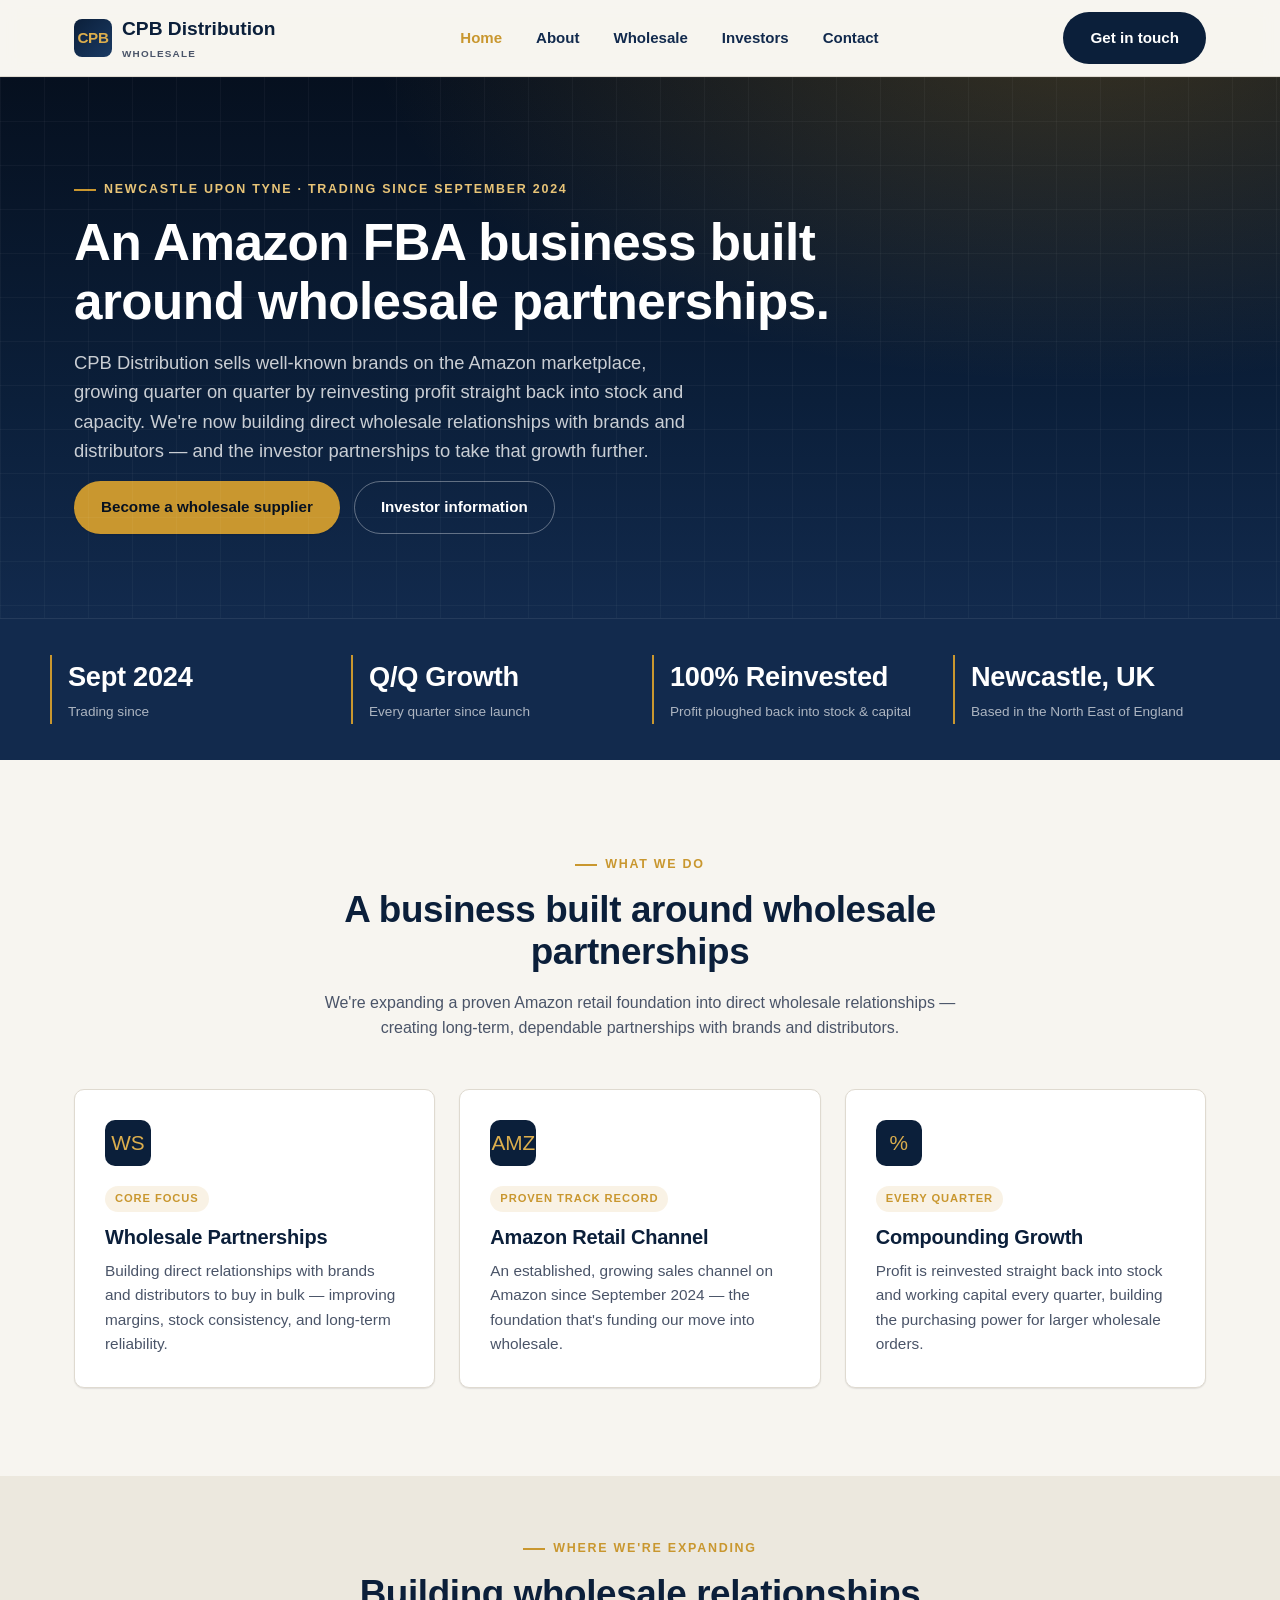
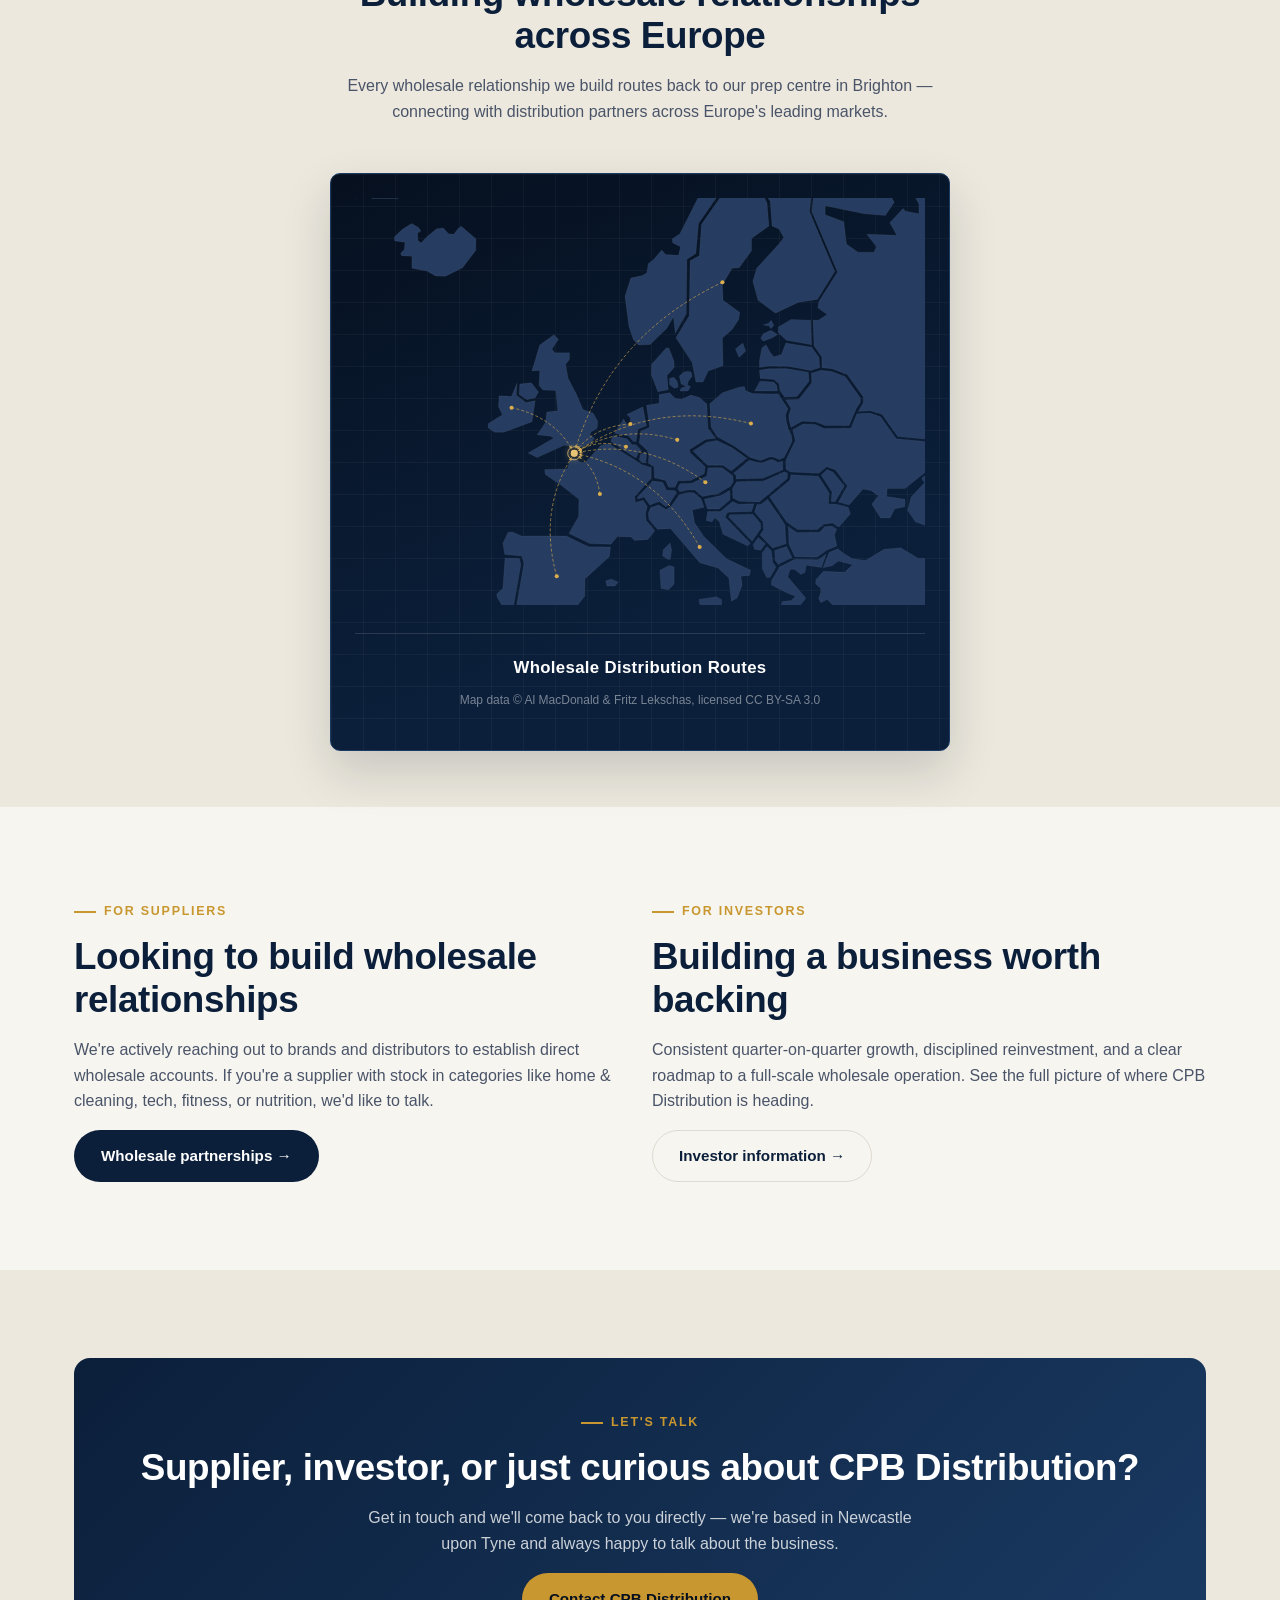
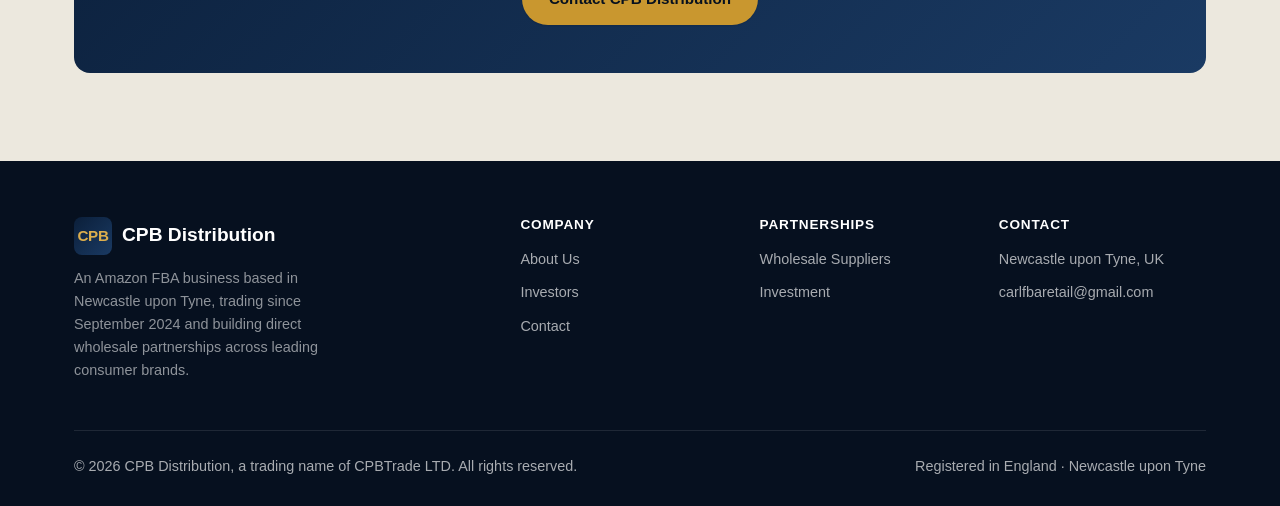
==== commit db96b5ee: "Point the wholesale map's hub at Brighton, not Newcastle The map represents where stock physically r" ====
--- a/index.html
+++ b/index.html
@@ -101,11 +101,11 @@
     <div class="section-head">
       <div class="eyebrow" style="justify-content:center">Where we're expanding</div>
       <h2>Building wholesale relationships across Europe</h2>
-      <p>Every wholesale relationship we build routes back to our base in Newcastle upon Tyne &mdash; connecting with distribution partners across Europe's leading markets.</p>
+      <p>Every wholesale relationship we build routes back to our prep centre in Brighton &mdash; connecting with distribution partners across Europe's leading markets.</p>
     </div>
     <div class="map-card">
-      <svg xmlns="http://www.w3.org/2000/svg" viewBox="350.65 333.3 140 100" id="world-map" class="world-map-svg" role="img" aria-label="Map showing CPB Distribution's target wholesale distribution routes from EU markets into the UK">
-<title>Target wholesale distribution routes into the UK</title>
+      <svg xmlns="http://www.w3.org/2000/svg" viewBox="350.65 333.3 140 100" id="world-map" class="world-map-svg" role="img" aria-label="Map showing CPB Distribution's target wholesale distribution routes from EU markets into Brighton, UK">
+<title>Target wholesale distribution routes into Brighton, UK</title>
 <defs>
   <marker id="arrow-eu" viewBox="0 0 10 10" refX="8" refY="5" markerWidth="4.5" markerHeight="4.5" orient="auto-start-reverse">
     <path d="M0,0 L10,5 L0,10 z" class="arrow-fill-eu"/>
@@ -502,16 +502,16 @@
     <path id="zw" d="M468.52,578.226l7.755,8.757l5.946,1.513l3.984-6.248l-0.312-8.281l-6.465-3.337l-2.431,1.098l-3.62,5.524l-5.014-0.053L468.52,578.226L468.52,578.226z"/>
 </g>
   <g class="routes">
-    <path class="route route-eu" d="M429.80,392.70 Q418.29,377.07 400.34,375.14" marker-end="url(#arrow-eu)"><title>Germany &#8594; UK</title></path>
-    <path class="route route-eu" d="M410.80,406.00 Q411.72,387.90 399.95,375.96" marker-end="url(#arrow-eu)"><title>France &#8594; UK</title></path>
-    <path class="route route-eu" d="M435.30,419.00 Q426.83,389.01 400.21,375.61" marker-end="url(#arrow-eu)"><title>Italy &#8594; UK</title></path>
-    <path class="route route-eu" d="M400.20,426.20 Q410.86,400.34 399.57,376.22" marker-end="url(#arrow-eu)"><title>Spain &#8594; UK</title></path>
-    <path class="route route-eu" d="M418.30,388.80 Q411.69,377.65 400.32,375.28" marker-end="url(#arrow-eu)"><title>Netherlands &#8594; UK</title></path>
-    <path class="route route-eu" d="M447.90,388.70 Q426.46,371.09 400.34,374.81" marker-end="url(#arrow-eu)"><title>Poland &#8594; UK</title></path>
-    <path class="route route-eu" d="M417.20,394.40 Q412.37,380.70 400.24,375.53" marker-end="url(#arrow-eu)"><title>Belgium &#8594; UK</title></path>
-    <path class="route route-eu" d="M440.90,354.00 Q415.33,355.28 399.86,373.96" marker-end="url(#arrow-eu)"><title>Sweden &#8594; UK</title></path>
-    <path class="route route-eu" d="M389.10,384.80 Q391.89,377.72 397.74,375.48" marker-end="url(#arrow-eu)"><title>Ireland &#8594; UK</title></path>
-    <path class="route route-eu" d="M436.70,403.10 Q424.03,380.76 400.32,375.30" marker-end="url(#arrow-eu)"><title>Austria &#8594; UK</title></path>
+    <path class="route route-eu" d="M429.80,392.70 Q416.42,388.78 405.65,395.30" marker-end="url(#arrow-eu)"><title>Germany &#8594; Brighton, UK</title></path>
+    <path class="route route-eu" d="M410.80,406.00 Q409.85,399.61 405.62,396.76" marker-end="url(#arrow-eu)"><title>France &#8594; Brighton, UK</title></path>
+    <path class="route route-eu" d="M435.30,419.00 Q424.96,400.72 405.82,396.30" marker-end="url(#arrow-eu)"><title>Italy &#8594; Brighton, UK</title></path>
+    <path class="route route-eu" d="M400.20,426.20 Q395.71,410.15 403.79,397.15" marker-end="url(#arrow-eu)"><title>Spain &#8594; Brighton, UK</title></path>
+    <path class="route route-eu" d="M418.30,388.80 Q409.82,389.36 405.34,394.95" marker-end="url(#arrow-eu)"><title>Netherlands &#8594; Brighton, UK</title></path>
+    <path class="route route-eu" d="M447.90,388.70 Q424.59,382.80 405.63,395.26" marker-end="url(#arrow-eu)"><title>Poland &#8594; Brighton, UK</title></path>
+    <path class="route route-eu" d="M417.20,394.40 Q410.50,392.41 405.66,395.31" marker-end="url(#arrow-eu)"><title>Belgium &#8594; Brighton, UK</title></path>
+    <path class="route route-eu" d="M440.90,354.00 Q413.46,366.99 404.90,394.71" marker-end="url(#arrow-eu)"><title>Sweden &#8594; Brighton, UK</title></path>
+    <path class="route route-eu" d="M389.10,384.80 Q399.26,387.01 403.82,394.83" marker-end="url(#arrow-eu)"><title>Ireland &#8594; Brighton, UK</title></path>
+    <path class="route route-eu" d="M436.70,403.10 Q422.16,392.47 405.82,395.74" marker-end="url(#arrow-eu)"><title>Austria &#8594; Brighton, UK</title></path>
   </g>
   <g class="route-nodes">
     <circle class="node node-eu" cx="429.8" cy="392.7" r="0.5"><title>Germany</title></circle>
@@ -524,8 +524,8 @@
     <circle class="node node-eu" cx="440.9" cy="354.0" r="0.5"><title>Sweden</title></circle>
     <circle class="node node-eu" cx="389.1" cy="384.8" r="0.5"><title>Ireland</title></circle>
     <circle class="node node-eu" cx="436.7" cy="403.1" r="0.5"><title>Austria</title></circle>
-    <circle class="node node-home-ring" cx="399.0" cy="375.0" r="1.6"/>
-    <circle class="node node-home" cx="399.0" cy="375.0" r="1.0"><title>CPB Distribution &#8212; Newcastle upon Tyne, UK (Home Base)</title></circle>
+    <circle class="node node-home-ring" cx="404.5" cy="396.0" r="1.6"/>
+    <circle class="node node-home" cx="404.5" cy="396.0" r="1.0"><title>CPB Distribution &#8212; Brighton, UK (Prep Centre)</title></circle>
   </g>
 </svg>
       <h3 class="map-header">Wholesale Distribution Routes</h3>
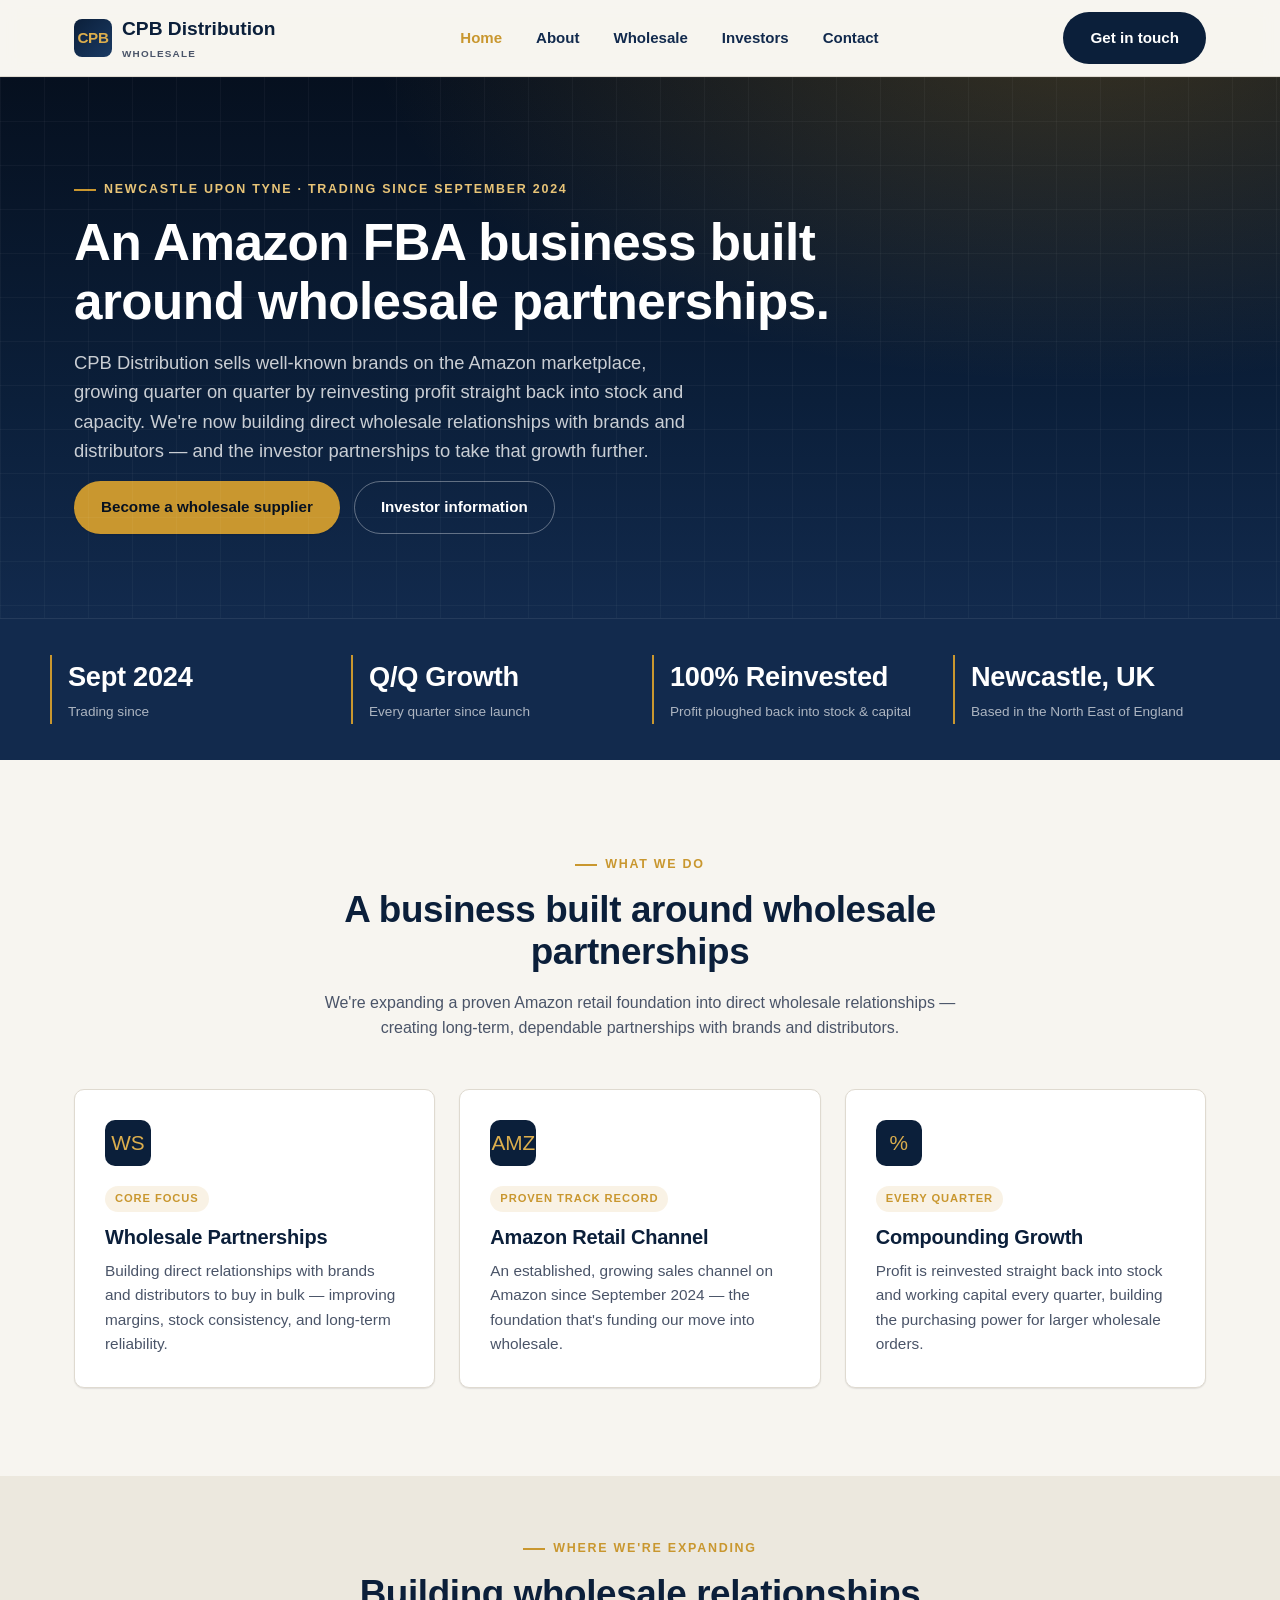
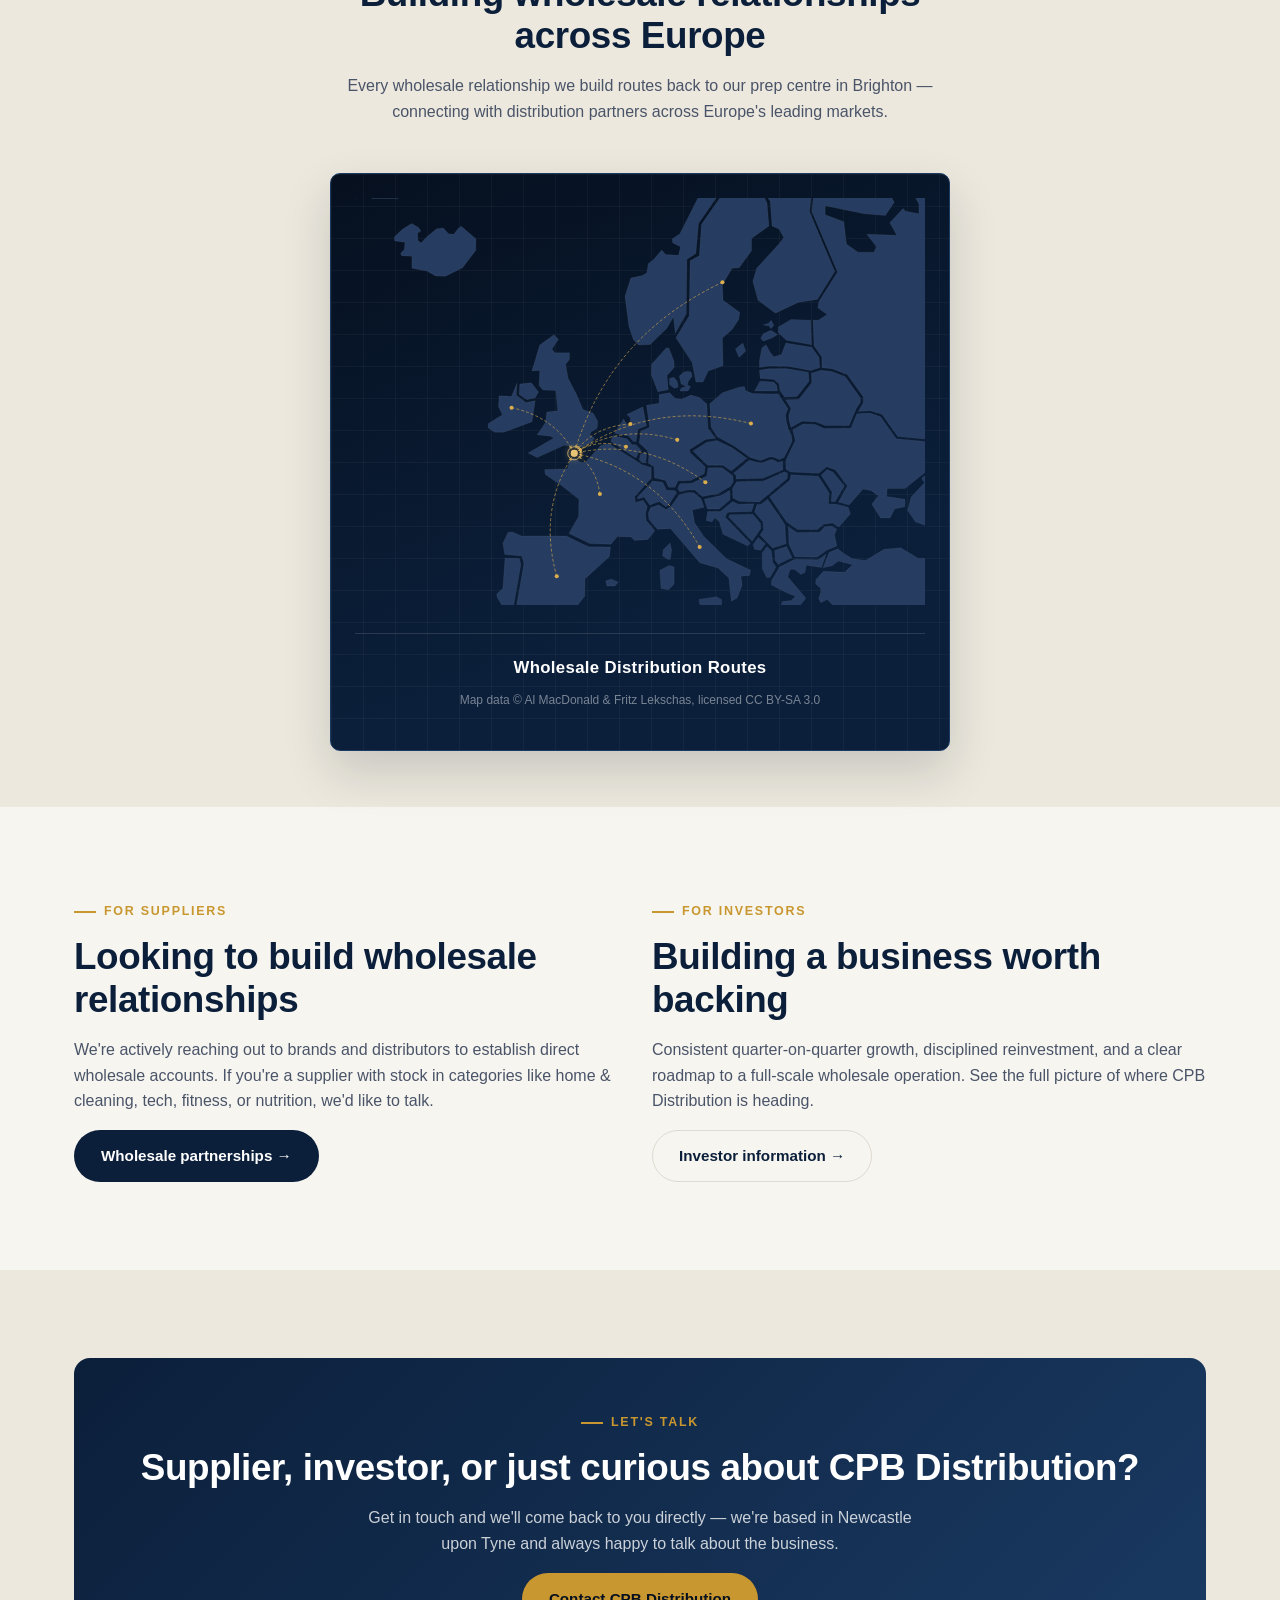
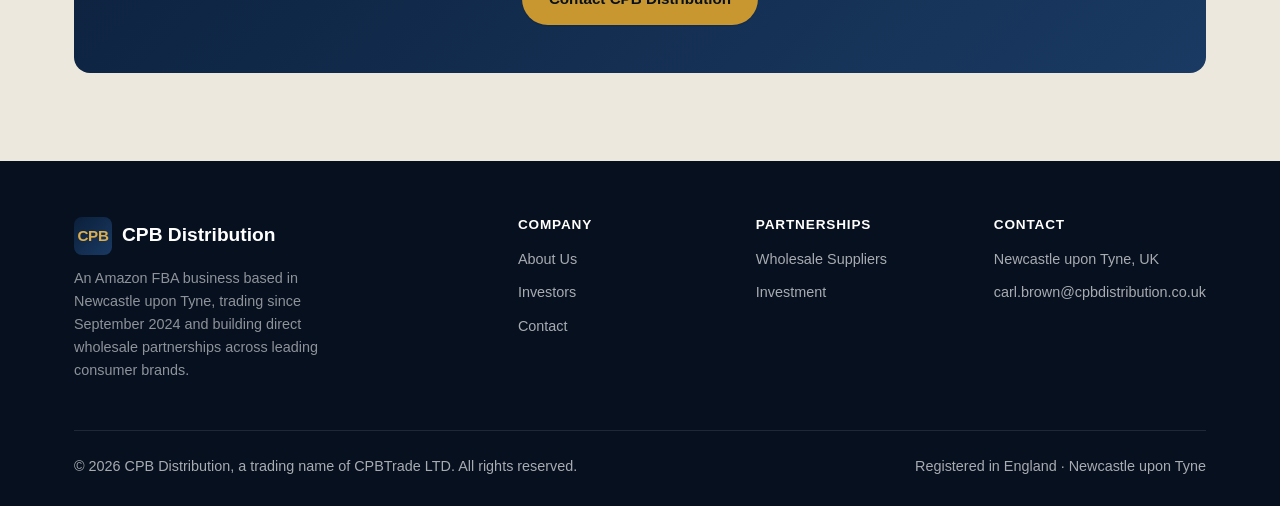
==== commit ab8f7d69: "Update contact email to carl.brown@cpbdistribution.co.uk Replaces the personal Gmail address with th" ====
--- a/index.html
+++ b/index.html
@@ -590,7 +590,7 @@
         <h4>Contact</h4>
         <ul>
           <li>Newcastle upon Tyne, UK</li>
-          <li><a href="mailto:carlfbaretail@gmail.com">carlfbaretail@gmail.com</a></li>
+          <li><a href="mailto:carl.brown@cpbdistribution.co.uk">carl.brown@cpbdistribution.co.uk</a></li>
         </ul>
       </div>
     </div>
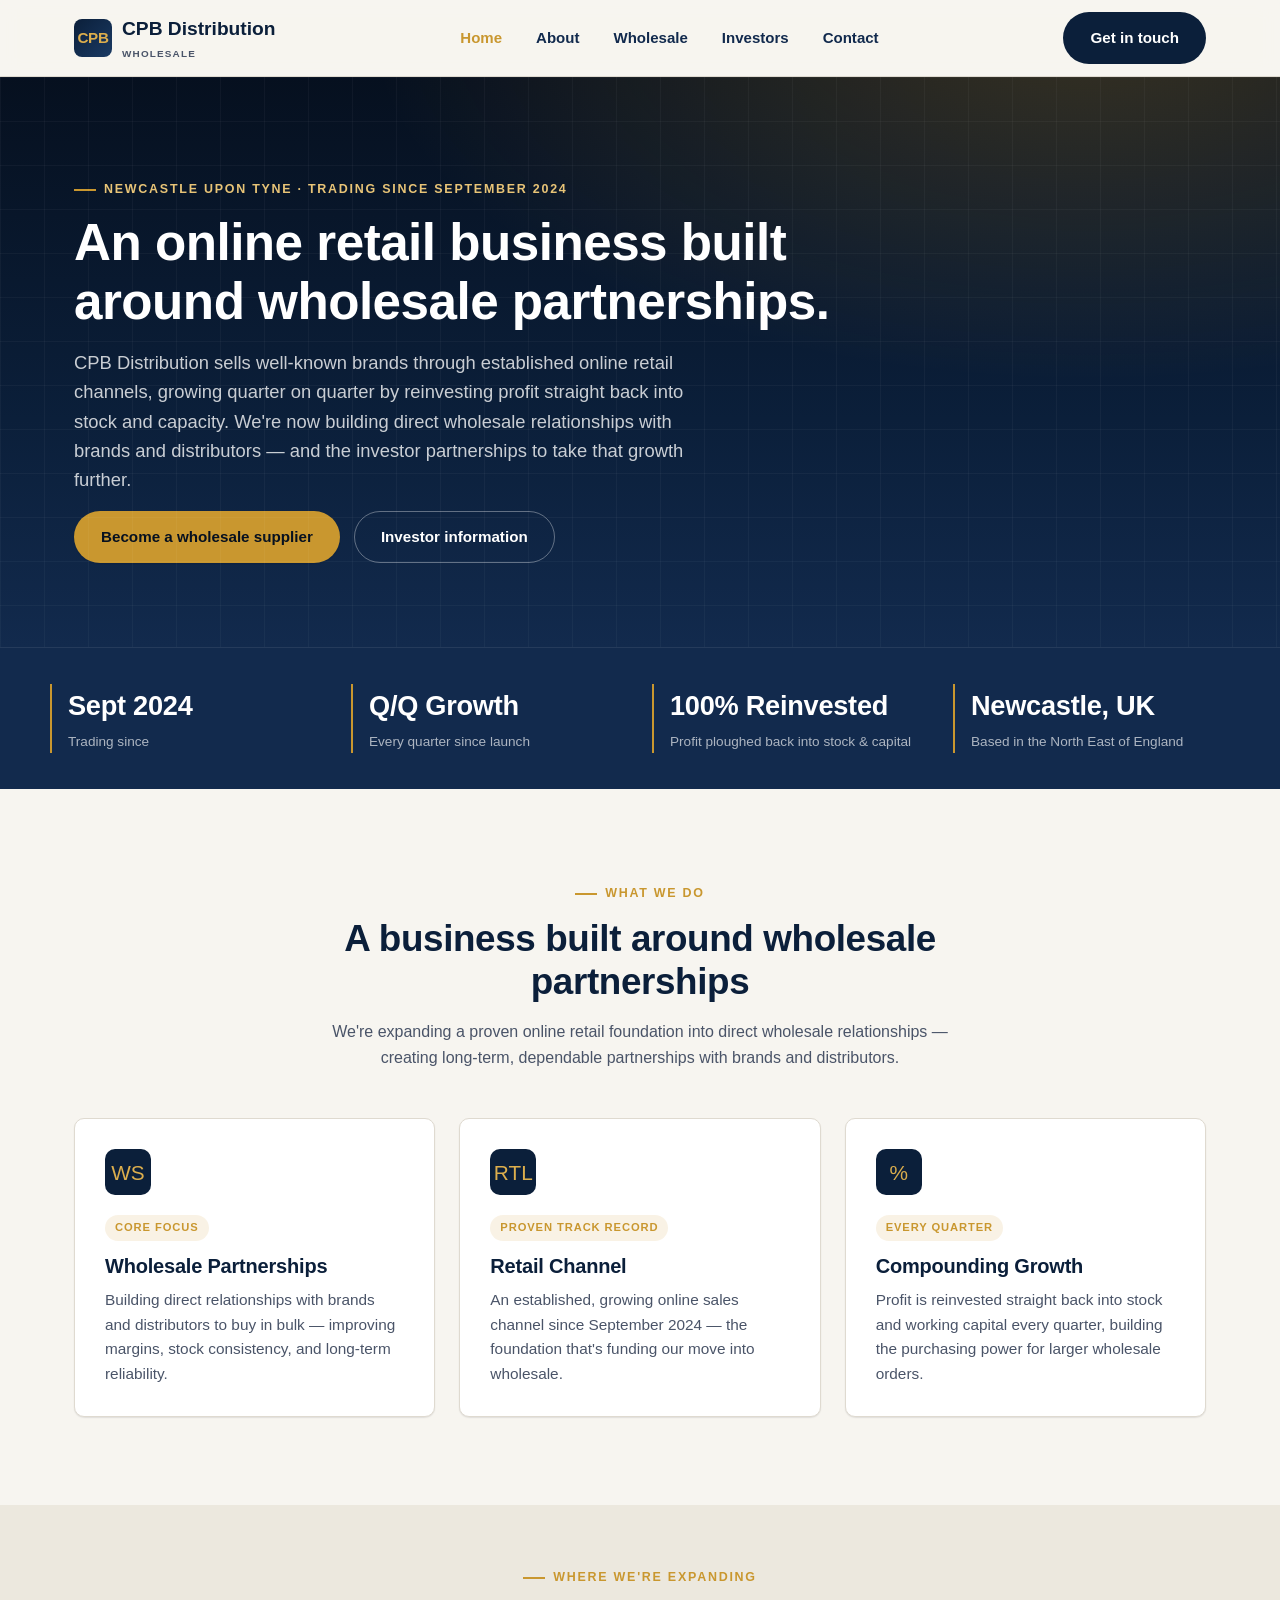
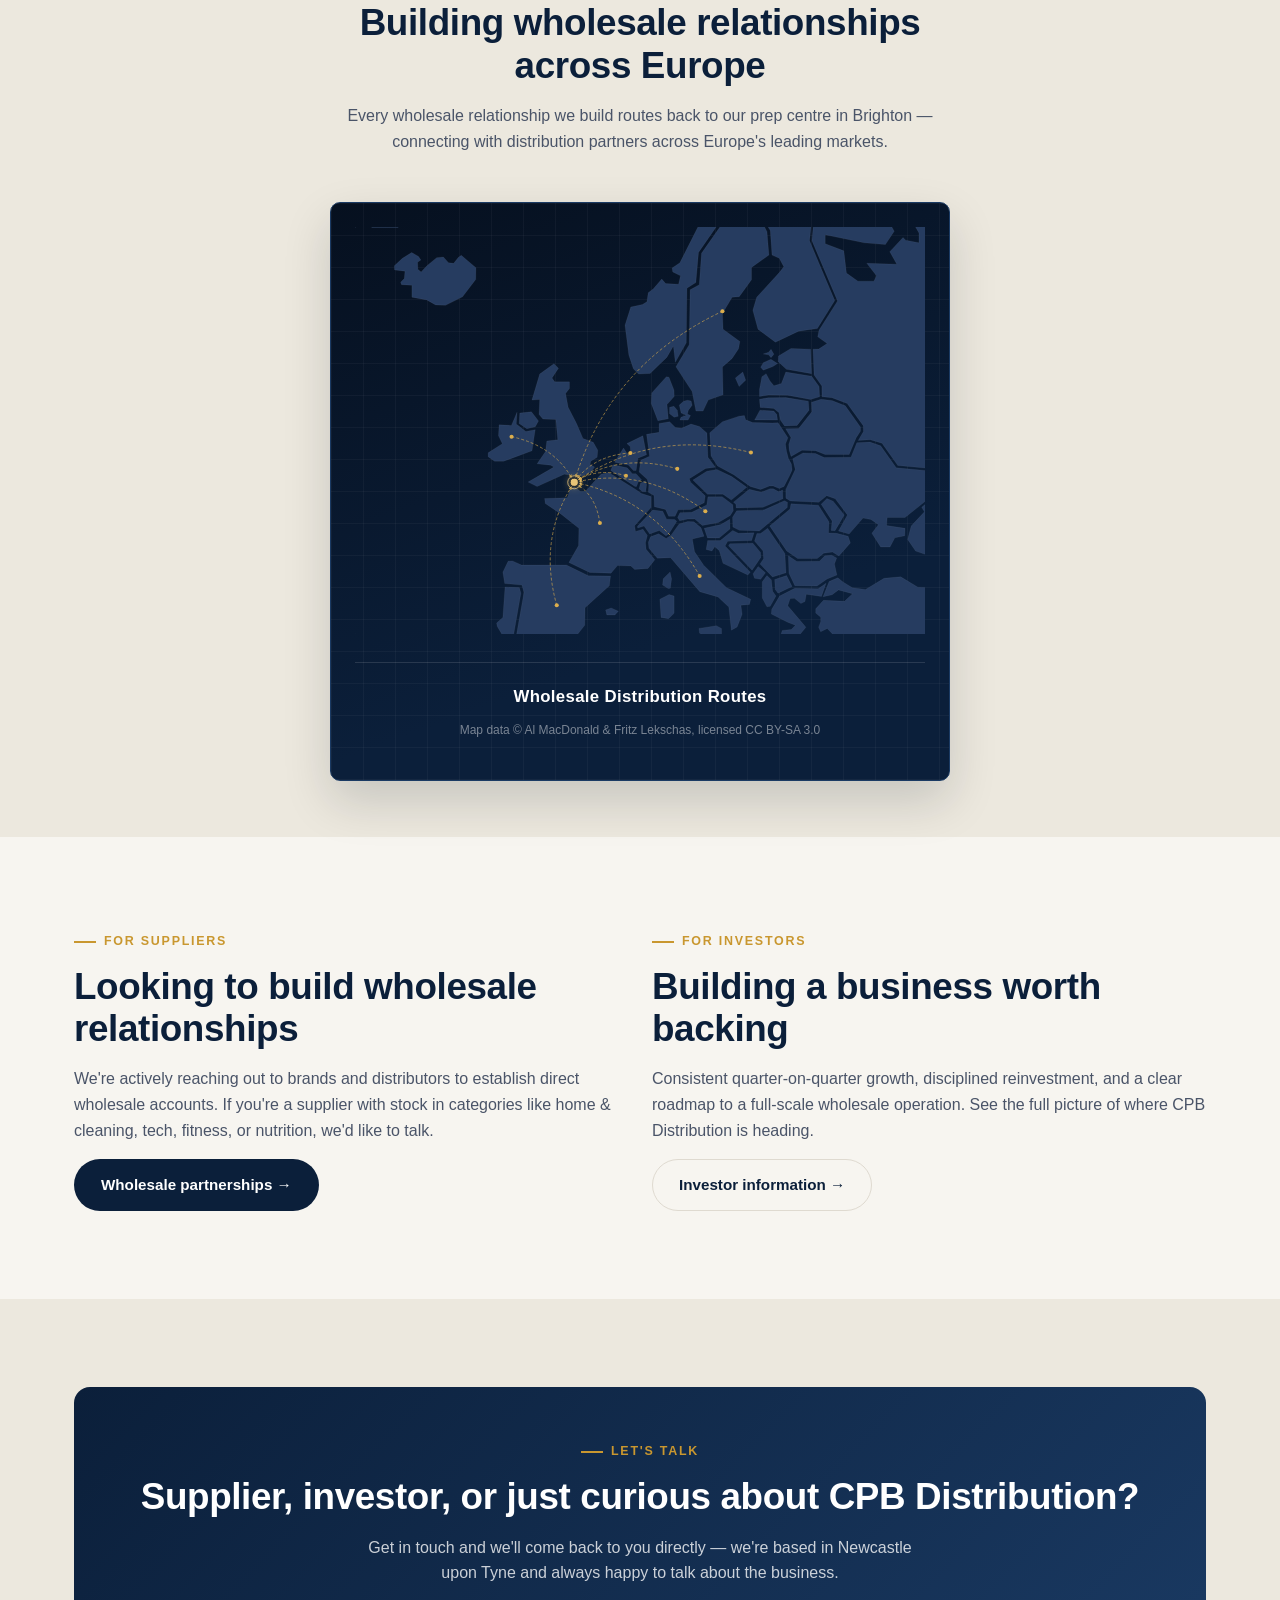
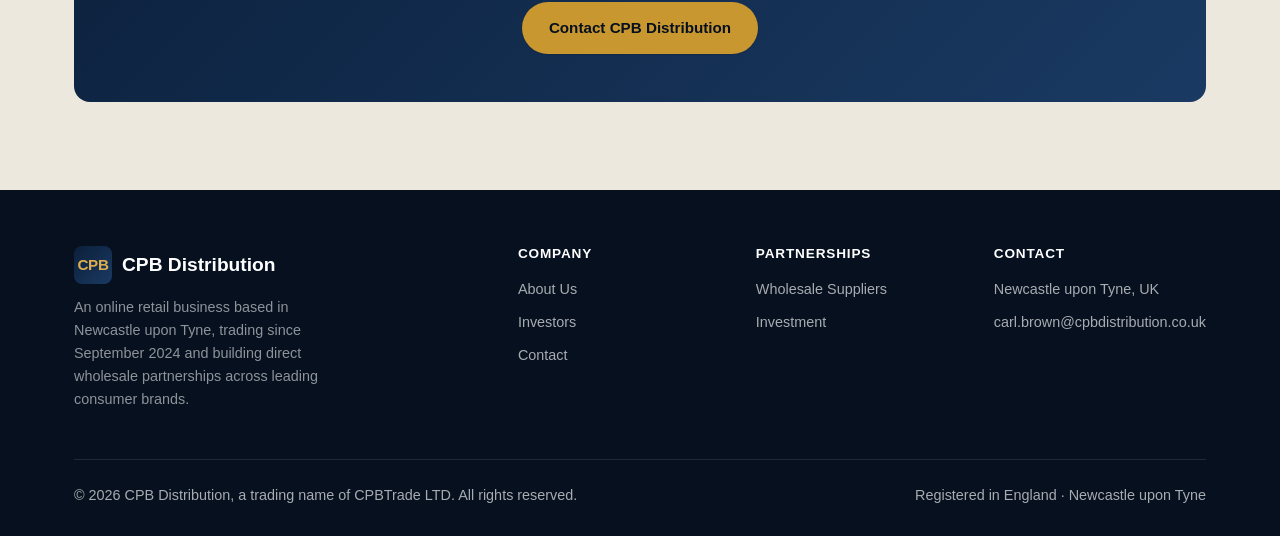
==== commit 3c887da6: "Remove all Amazon references sitewide Rewrites every mention of Amazon/Amazon FBA across all five pa" ====
--- a/index.html
+++ b/index.html
@@ -3,8 +3,8 @@
 <head>
 <meta charset="UTF-8">
 <meta name="viewport" content="width=device-width, initial-scale=1.0">
-<title>CPB Distribution | Amazon FBA Wholesale &amp; Investment</title>
-<meta name="description" content="CPB Distribution is a Newcastle upon Tyne based Amazon FBA business, trading since September 2024, building direct wholesale partnerships across leading consumer brands.">
+<title>CPB Distribution | Wholesale Distribution &amp; Investment</title>
+<meta name="description" content="CPB Distribution is a Newcastle upon Tyne based online retail business, trading since September 2024, building direct wholesale partnerships across leading consumer brands.">
 <link rel="icon" href="assets/img/favicon.svg" type="image/svg+xml">
 <link rel="stylesheet" href="assets/css/style.css">
 </head>
@@ -36,8 +36,8 @@
 <section class="hero">
   <div class="wrap">
     <div class="eyebrow">Newcastle upon Tyne &middot; Trading since September 2024</div>
-    <h1>An Amazon FBA business built around wholesale partnerships.</h1>
-    <p class="lead">CPB Distribution sells well-known brands on the Amazon marketplace, growing quarter on quarter by reinvesting profit straight back into stock and capacity. We're now building direct wholesale relationships with brands and distributors — and the investor partnerships to take that growth further.</p>
+    <h1>An online retail business built around wholesale partnerships.</h1>
+    <p class="lead">CPB Distribution sells well-known brands through established online retail channels, growing quarter on quarter by reinvesting profit straight back into stock and capacity. We're now building direct wholesale relationships with brands and distributors — and the investor partnerships to take that growth further.</p>
     <div class="cta-row">
       <a href="wholesale.html" class="btn btn-primary">Become a wholesale supplier</a>
       <a href="investors.html" class="btn btn-outline">Investor information</a>
@@ -71,7 +71,7 @@
     <div class="section-head">
       <div class="eyebrow" style="justify-content:center">What we do</div>
       <h2>A business built around wholesale partnerships</h2>
-      <p>We're expanding a proven Amazon retail foundation into direct wholesale relationships — creating long-term, dependable partnerships with brands and distributors.</p>
+      <p>We're expanding a proven online retail foundation into direct wholesale relationships — creating long-term, dependable partnerships with brands and distributors.</p>
     </div>
     <div class="grid-3">
       <div class="card">
@@ -81,10 +81,10 @@
         <p>Building direct relationships with brands and distributors to buy in bulk — improving margins, stock consistency, and long-term reliability.</p>
       </div>
       <div class="card">
-        <div class="icon">AMZ</div>
+        <div class="icon">RTL</div>
         <span class="tag">Proven Track Record</span>
-        <h3>Amazon Retail Channel</h3>
-        <p>An established, growing sales channel on Amazon since September 2024 — the foundation that's funding our move into wholesale.</p>
+        <h3>Retail Channel</h3>
+        <p>An established, growing online sales channel since September 2024 — the foundation that's funding our move into wholesale.</p>
       </div>
       <div class="card">
         <div class="icon">%</div>
@@ -569,7 +569,7 @@
     <div class="footer-grid">
       <div class="footer-brand">
         <div class="brand"><span class="mark">CPB</span> CPB Distribution</div>
-        <p style="color:rgba(255,255,255,0.55); max-width:280px;">An Amazon FBA business based in Newcastle upon Tyne, trading since September 2024 and building direct wholesale partnerships across leading consumer brands.</p>
+        <p style="color:rgba(255,255,255,0.55); max-width:280px;">An online retail business based in Newcastle upon Tyne, trading since September 2024 and building direct wholesale partnerships across leading consumer brands.</p>
       </div>
       <div>
         <h4>Company</h4>
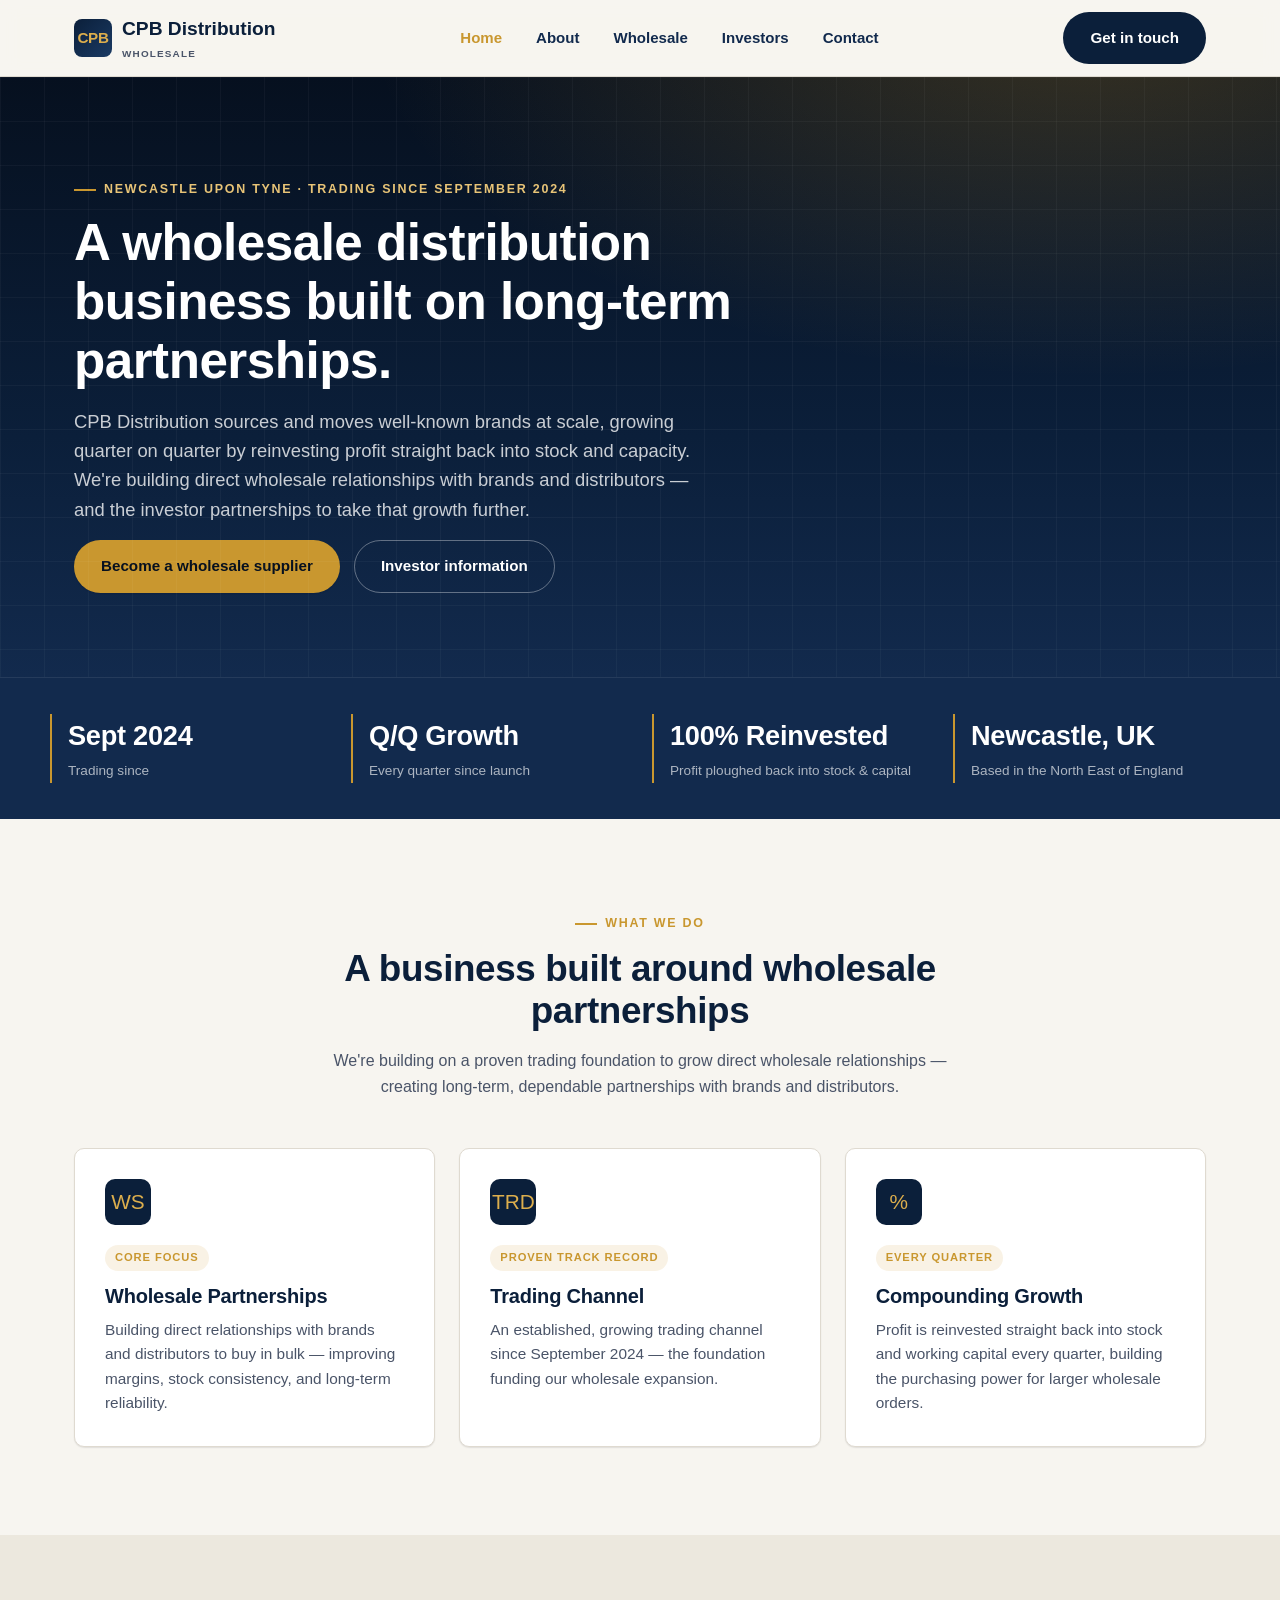
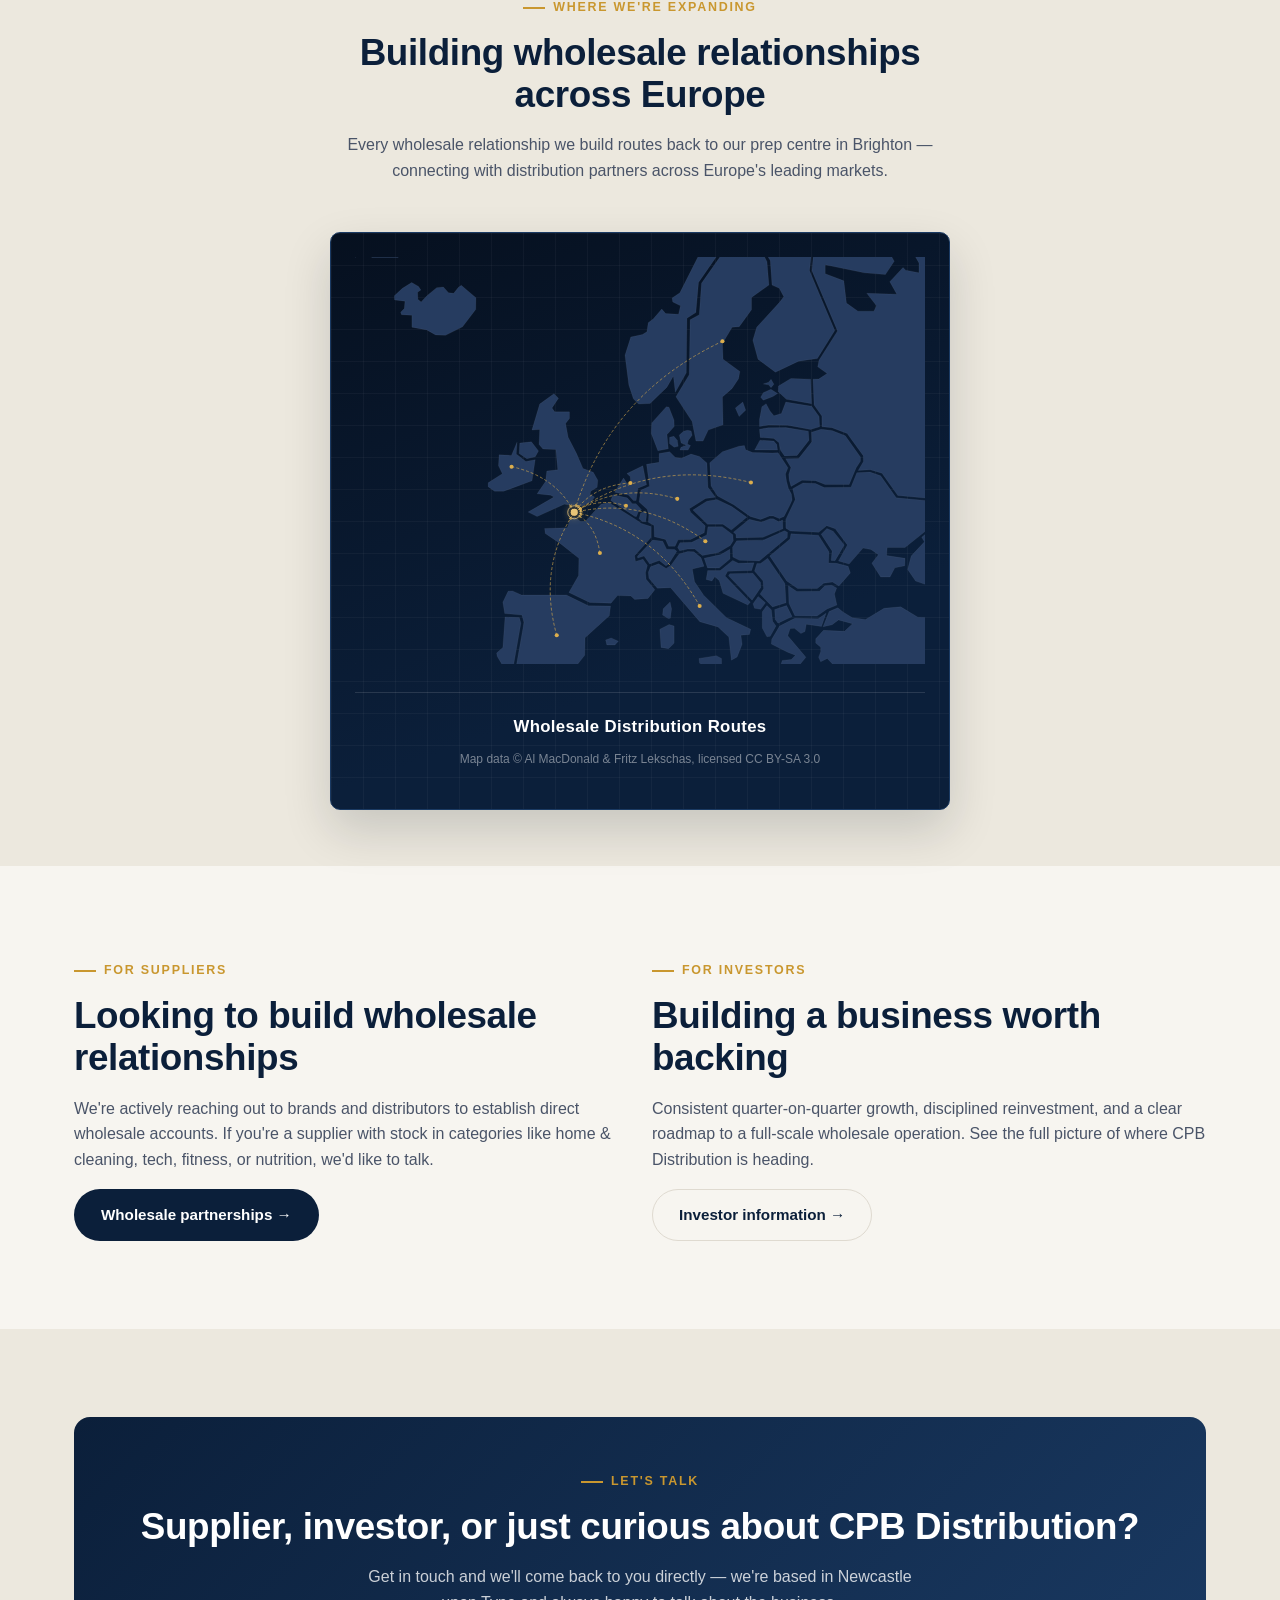
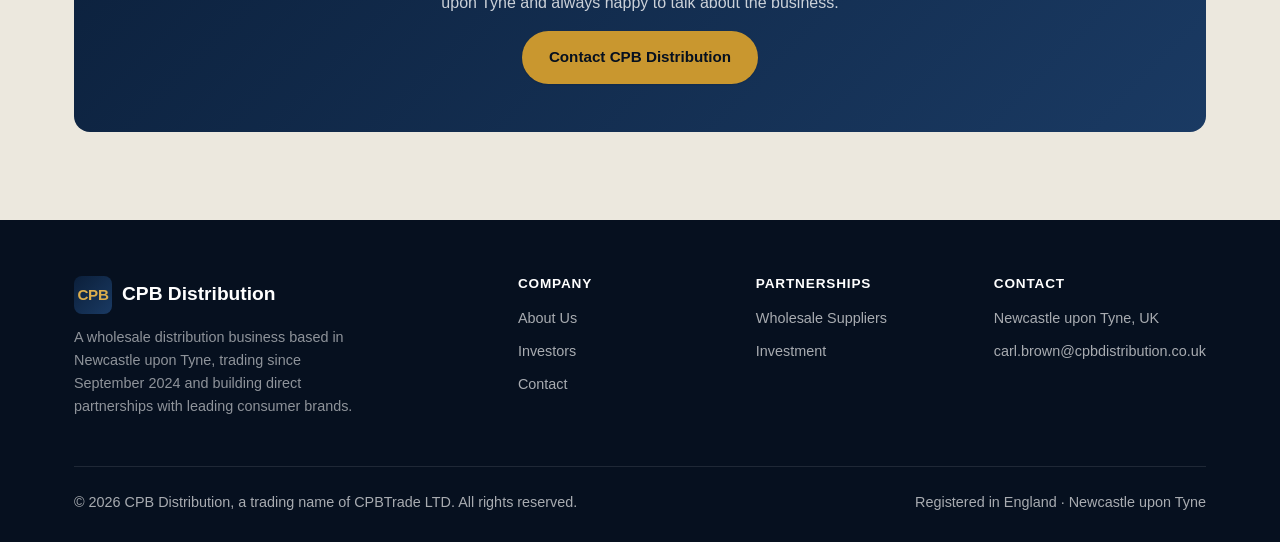
==== commit 31bc54ee: "Reframe entire site around wholesale distributor identity Removes every remaining "online retail" / " ====
--- a/index.html
+++ b/index.html
@@ -4,7 +4,7 @@
 <meta charset="UTF-8">
 <meta name="viewport" content="width=device-width, initial-scale=1.0">
 <title>CPB Distribution | Wholesale Distribution &amp; Investment</title>
-<meta name="description" content="CPB Distribution is a Newcastle upon Tyne based online retail business, trading since September 2024, building direct wholesale partnerships across leading consumer brands.">
+<meta name="description" content="CPB Distribution is a Newcastle upon Tyne based wholesale distribution business, trading since September 2024, building direct partnerships with leading consumer brands.">
 <link rel="icon" href="assets/img/favicon.svg" type="image/svg+xml">
 <link rel="stylesheet" href="assets/css/style.css">
 </head>
@@ -36,8 +36,8 @@
 <section class="hero">
   <div class="wrap">
     <div class="eyebrow">Newcastle upon Tyne &middot; Trading since September 2024</div>
-    <h1>An online retail business built around wholesale partnerships.</h1>
-    <p class="lead">CPB Distribution sells well-known brands through established online retail channels, growing quarter on quarter by reinvesting profit straight back into stock and capacity. We're now building direct wholesale relationships with brands and distributors — and the investor partnerships to take that growth further.</p>
+    <h1>A wholesale distribution business built on long-term partnerships.</h1>
+    <p class="lead">CPB Distribution sources and moves well-known brands at scale, growing quarter on quarter by reinvesting profit straight back into stock and capacity. We're building direct wholesale relationships with brands and distributors — and the investor partnerships to take that growth further.</p>
     <div class="cta-row">
       <a href="wholesale.html" class="btn btn-primary">Become a wholesale supplier</a>
       <a href="investors.html" class="btn btn-outline">Investor information</a>
@@ -71,7 +71,7 @@
     <div class="section-head">
       <div class="eyebrow" style="justify-content:center">What we do</div>
       <h2>A business built around wholesale partnerships</h2>
-      <p>We're expanding a proven online retail foundation into direct wholesale relationships — creating long-term, dependable partnerships with brands and distributors.</p>
+      <p>We're building on a proven trading foundation to grow direct wholesale relationships — creating long-term, dependable partnerships with brands and distributors.</p>
     </div>
     <div class="grid-3">
       <div class="card">
@@ -81,10 +81,10 @@
         <p>Building direct relationships with brands and distributors to buy in bulk — improving margins, stock consistency, and long-term reliability.</p>
       </div>
       <div class="card">
-        <div class="icon">RTL</div>
+        <div class="icon">TRD</div>
         <span class="tag">Proven Track Record</span>
-        <h3>Retail Channel</h3>
-        <p>An established, growing online sales channel since September 2024 — the foundation that's funding our move into wholesale.</p>
+        <h3>Trading Channel</h3>
+        <p>An established, growing trading channel since September 2024 — the foundation funding our wholesale expansion.</p>
       </div>
       <div class="card">
         <div class="icon">%</div>
@@ -569,7 +569,7 @@
     <div class="footer-grid">
       <div class="footer-brand">
         <div class="brand"><span class="mark">CPB</span> CPB Distribution</div>
-        <p style="color:rgba(255,255,255,0.55); max-width:280px;">An online retail business based in Newcastle upon Tyne, trading since September 2024 and building direct wholesale partnerships across leading consumer brands.</p>
+        <p style="color:rgba(255,255,255,0.55); max-width:280px;">A wholesale distribution business based in Newcastle upon Tyne, trading since September 2024 and building direct partnerships with leading consumer brands.</p>
       </div>
       <div>
         <h4>Company</h4>
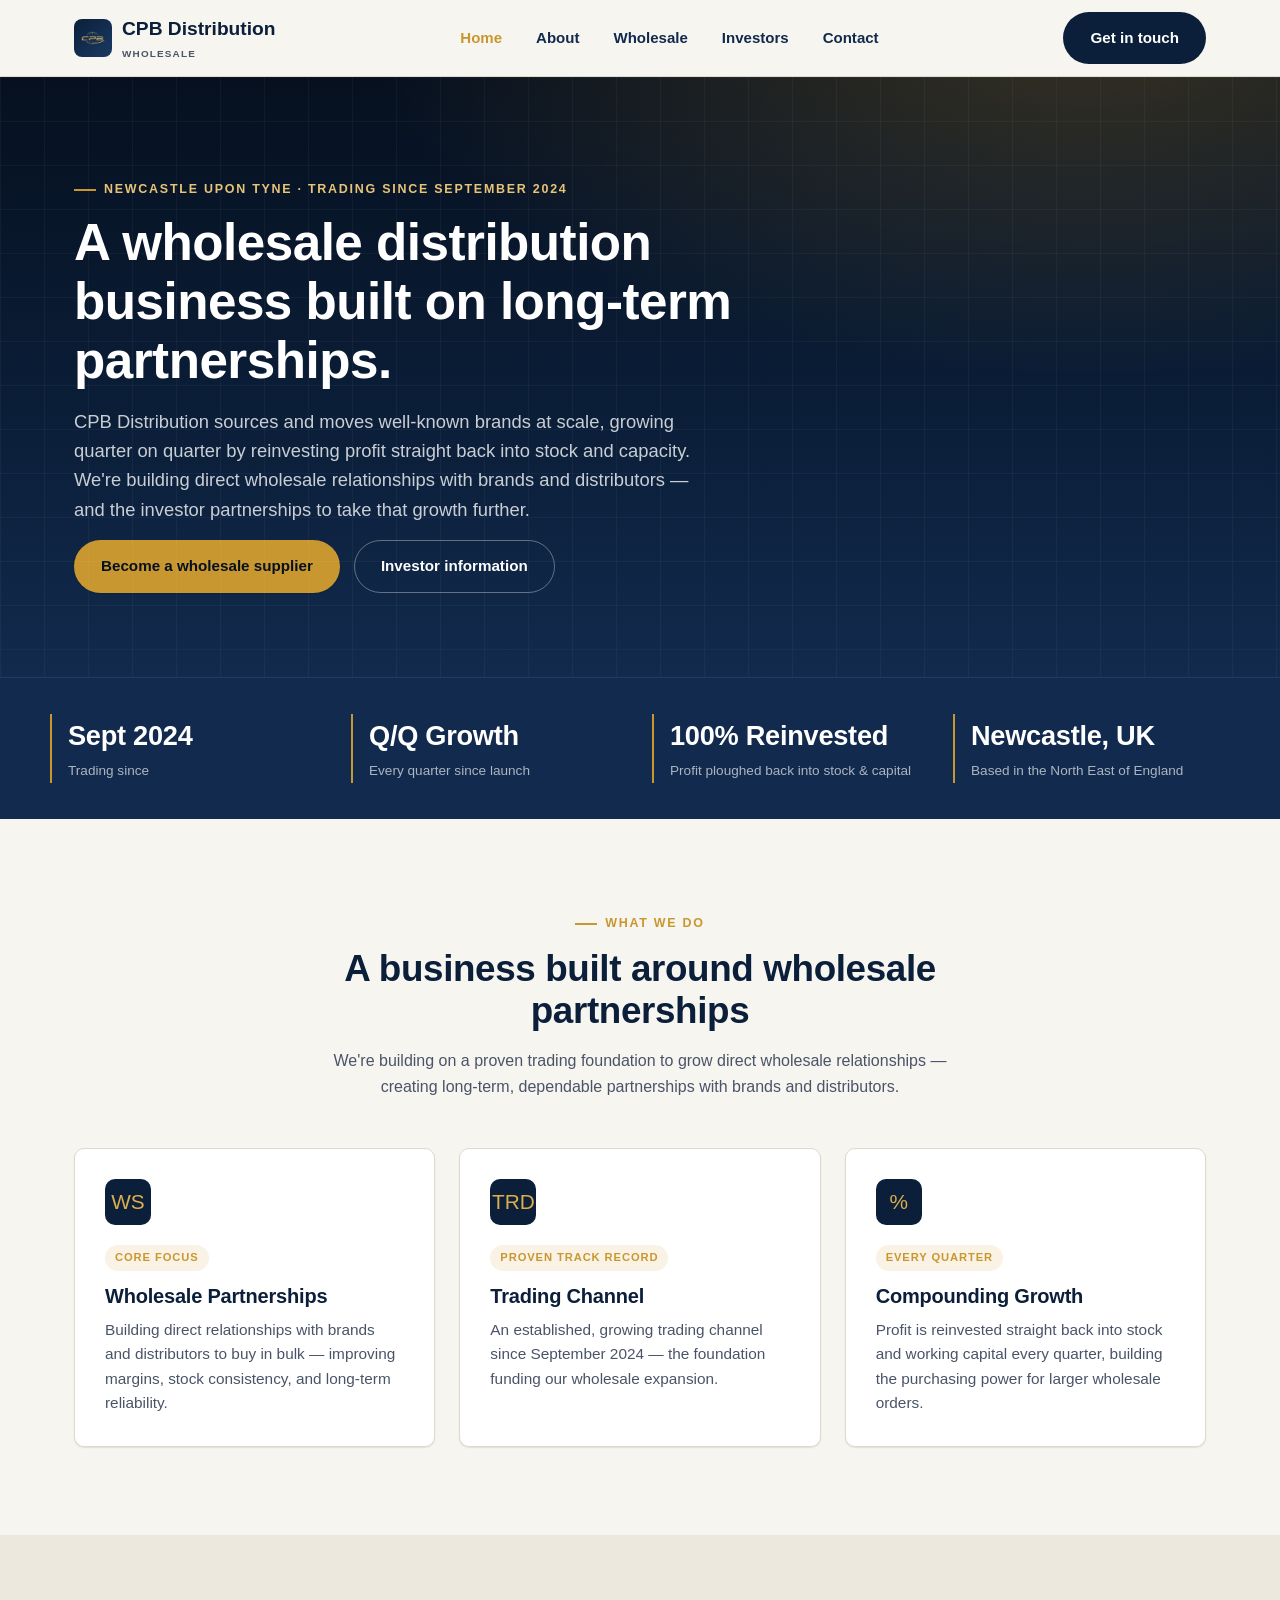
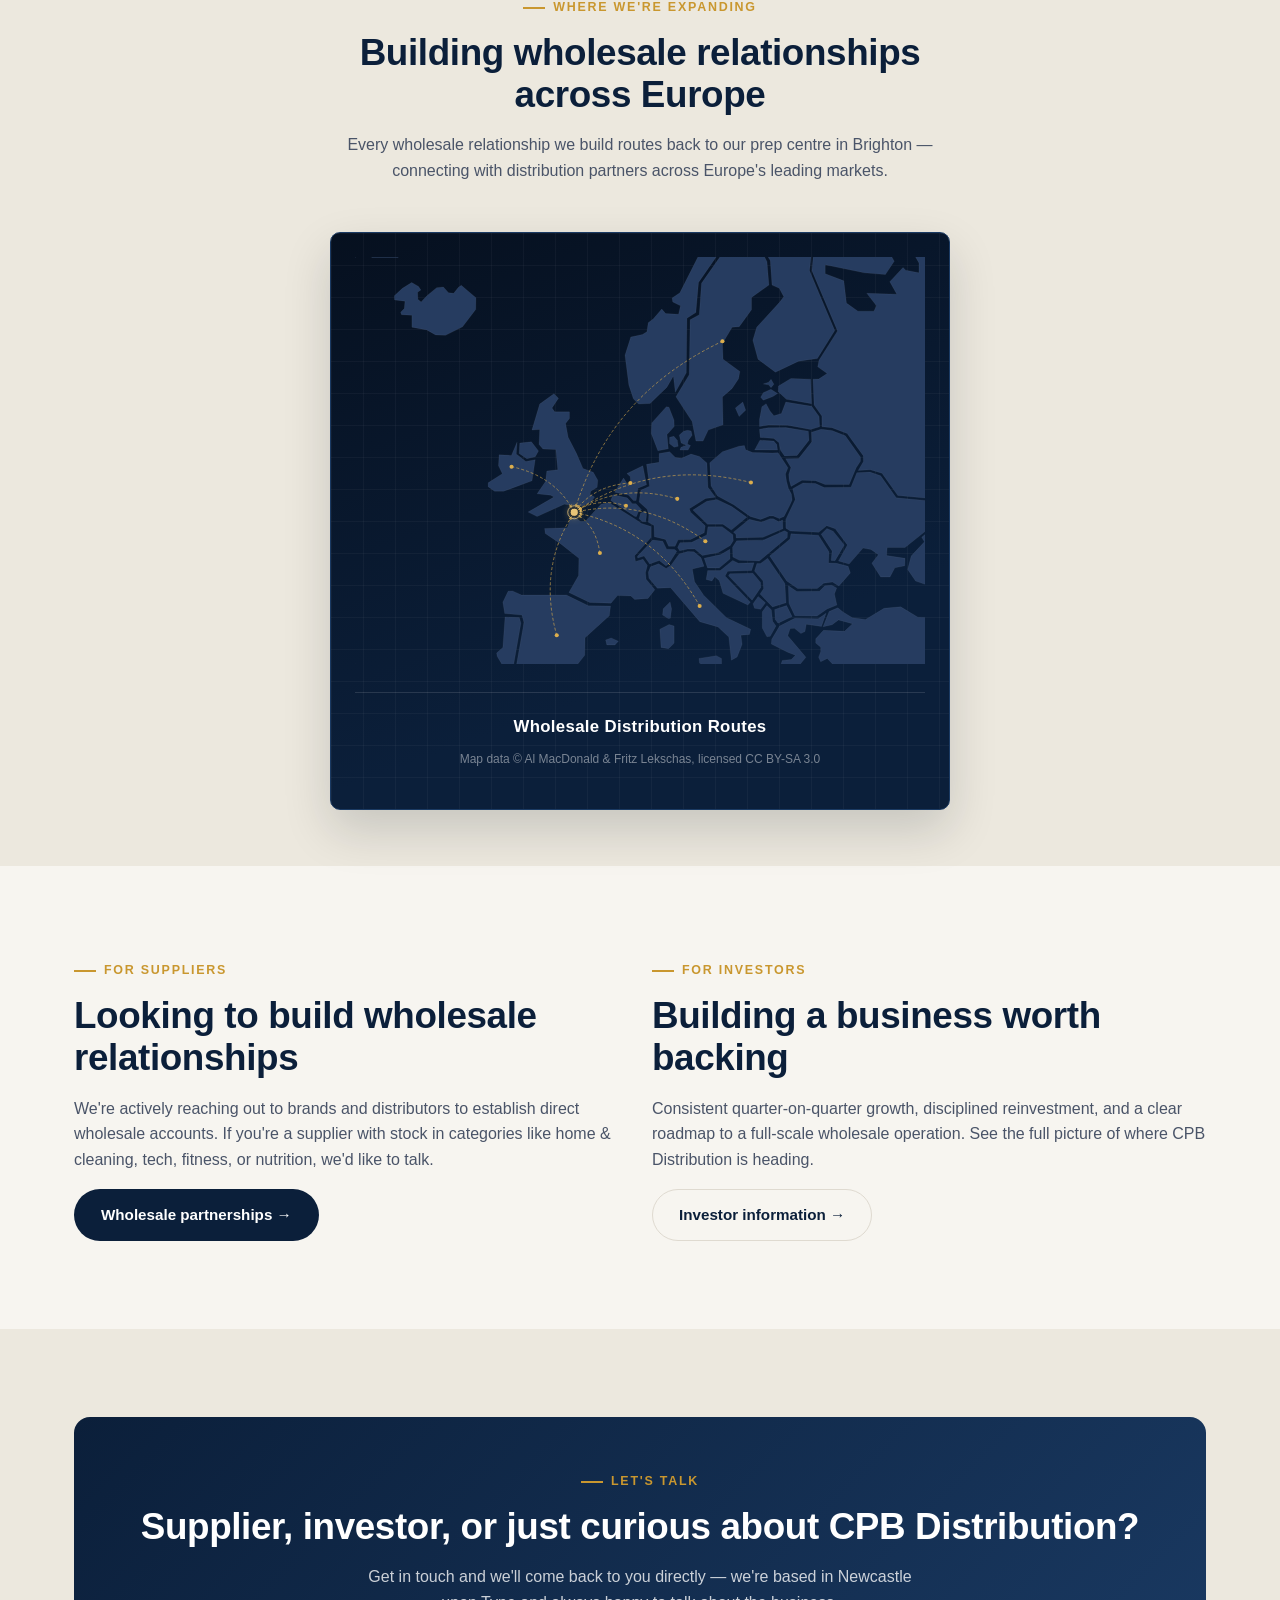
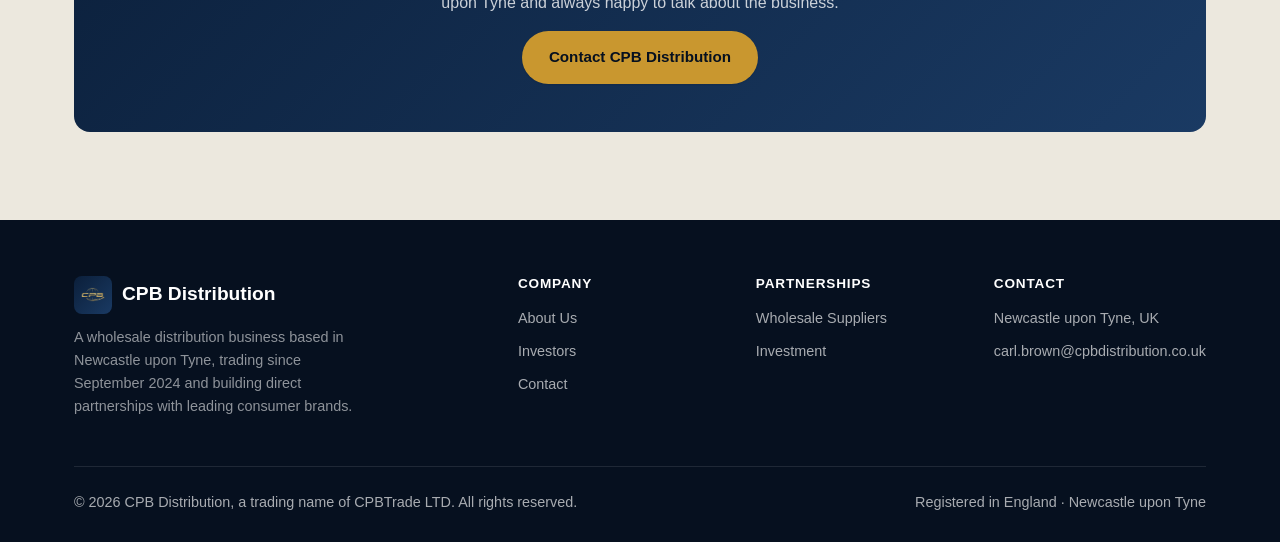
==== commit 7fdd277b: "Replace text placeholder logo with the real CPB Distribution mark Swaps the CSS-generated "CPB" text" ====
--- a/index.html
+++ b/index.html
@@ -5,7 +5,7 @@
 <meta name="viewport" content="width=device-width, initial-scale=1.0">
 <title>CPB Distribution | Wholesale Distribution &amp; Investment</title>
 <meta name="description" content="CPB Distribution is a Newcastle upon Tyne based wholesale distribution business, trading since September 2024, building direct partnerships with leading consumer brands.">
-<link rel="icon" href="assets/img/favicon.svg" type="image/svg+xml">
+<link rel="icon" href="assets/img/favicon.png" type="image/png">
 <link rel="stylesheet" href="assets/css/style.css">
 </head>
 <body>
@@ -13,7 +13,7 @@
 <header class="site-header">
   <div class="wrap nav">
     <a href="index.html" class="brand">
-      <span class="mark">CPB</span>
+      <span class="mark"><img src="assets/img/logo-mark.png" alt="CPB Distribution logo"></span>
       <span>
         CPB Distribution
         <span class="sub">Wholesale</span>
@@ -568,7 +568,7 @@
   <div class="wrap">
     <div class="footer-grid">
       <div class="footer-brand">
-        <div class="brand"><span class="mark">CPB</span> CPB Distribution</div>
+        <div class="brand"><span class="mark"><img src="assets/img/logo-mark.png" alt="CPB Distribution logo"></span> CPB Distribution</div>
         <p style="color:rgba(255,255,255,0.55); max-width:280px;">A wholesale distribution business based in Newcastle upon Tyne, trading since September 2024 and building direct partnerships with leading consumer brands.</p>
       </div>
       <div>
--- a/assets/css/style.css
+++ b/assets/css/style.css
@@ -162,13 +162,18 @@
   height: 38px;
   border-radius: 8px;
   background: linear-gradient(135deg, var(--navy-900), var(--navy-700));
-  color: var(--gold-400);
   display: flex;
   align-items: center;
   justify-content: center;
-  font-weight: 800;
-  font-size: 0.95rem;
-  letter-spacing: -0.02em;
+  padding: 6px;
+  flex-shrink: 0;
+  overflow: hidden;
+}
+.brand .mark img {
+  width: 100%;
+  height: 100%;
+  object-fit: contain;
+  display: block;
 }
 .brand .sub {
   display: block;
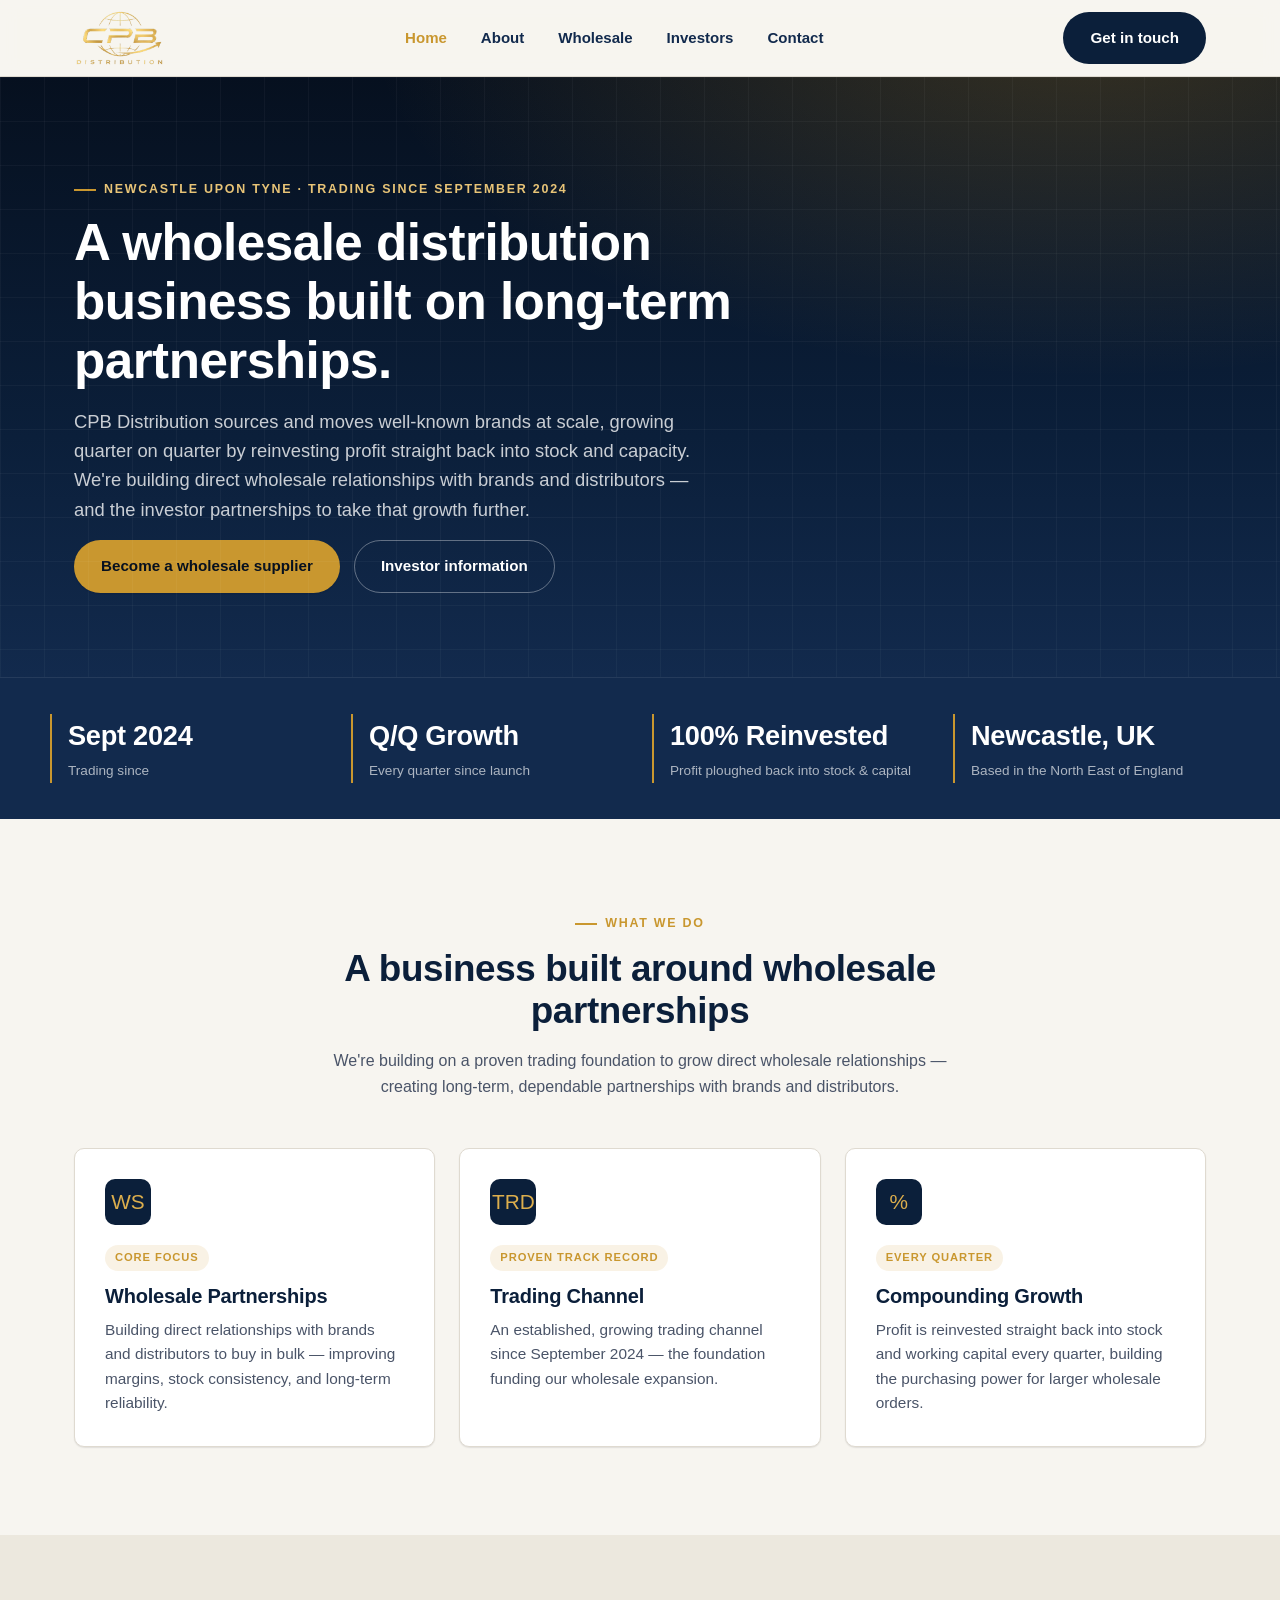
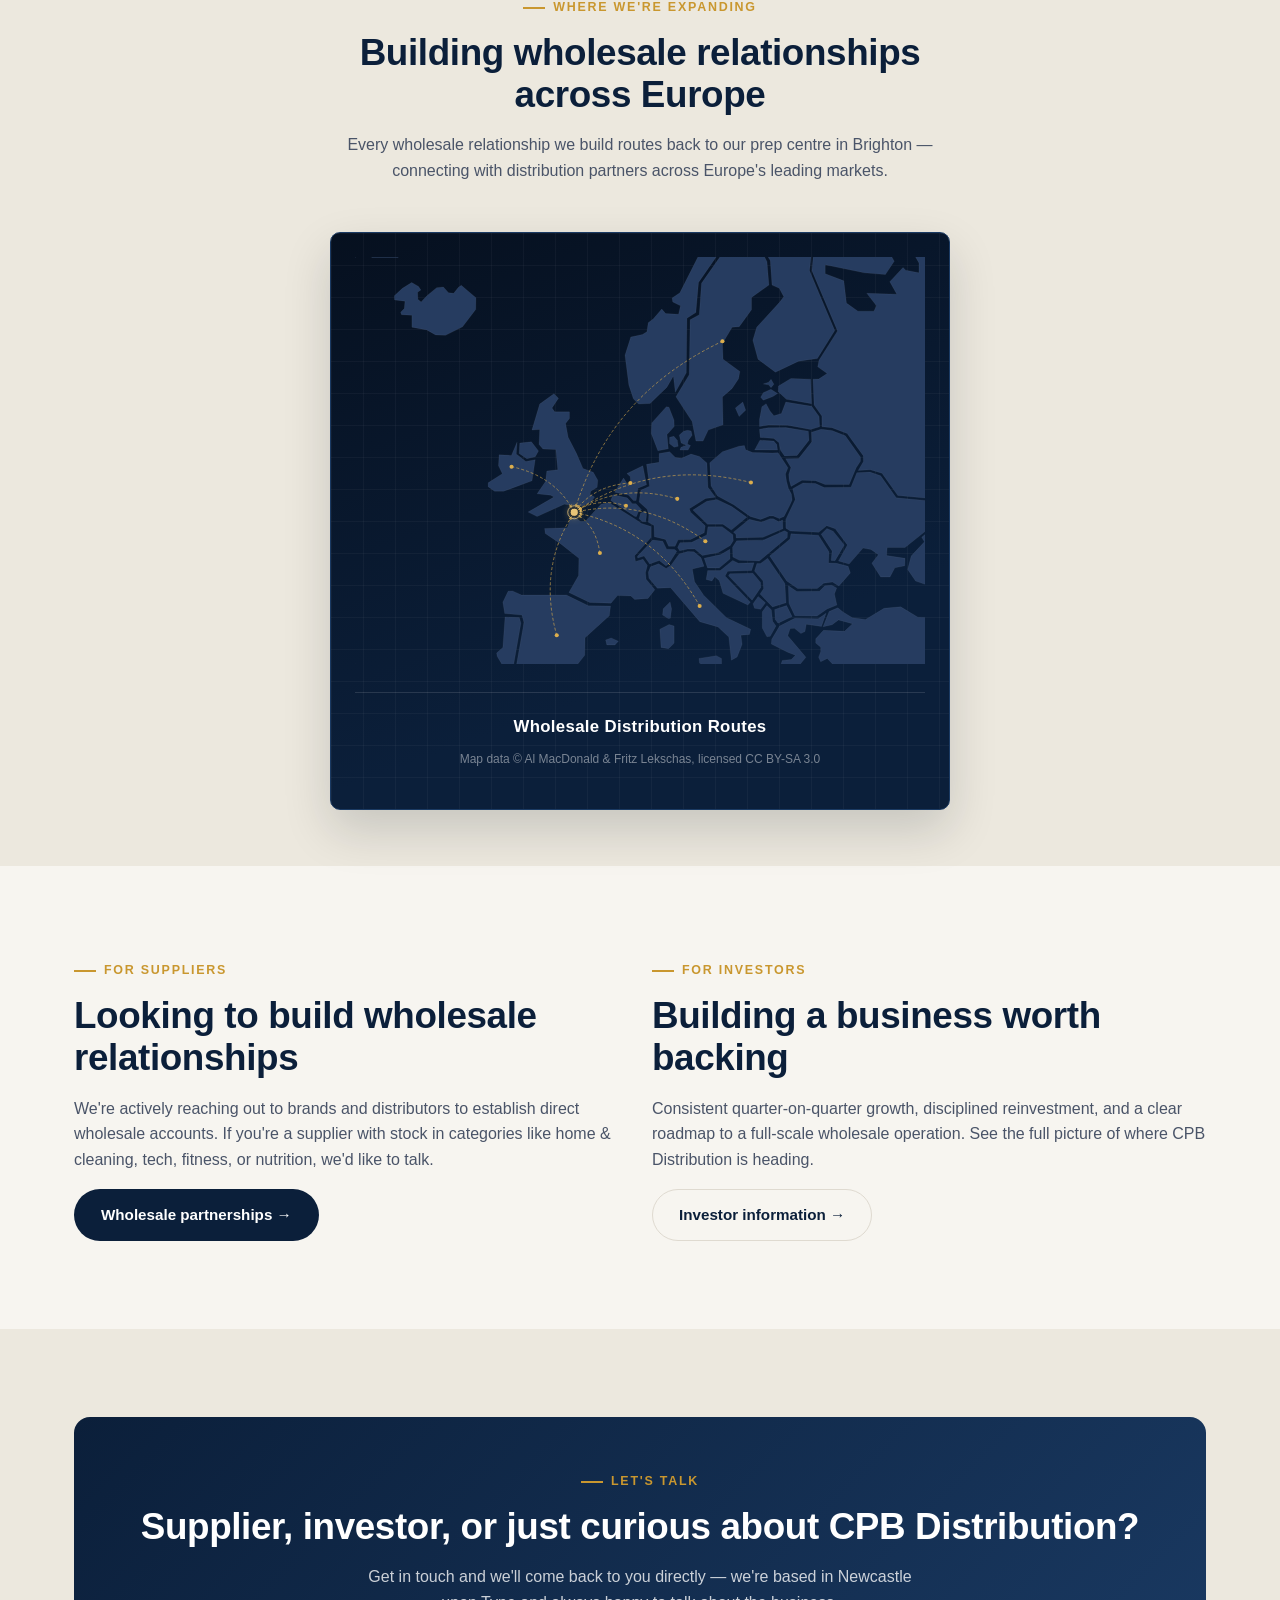
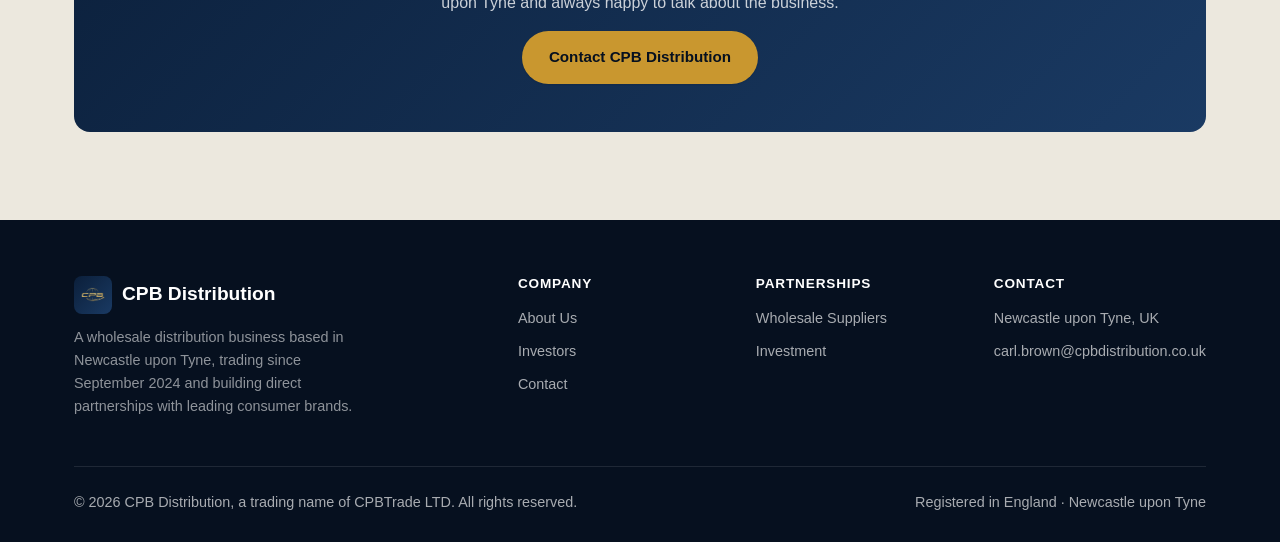
==== commit 5fee0e08: "Enlarge nav logo to fill the header, dropping the text lockup The header brand block now shows a sin" ====
--- a/index.html
+++ b/index.html
@@ -13,11 +13,7 @@
 <header class="site-header">
   <div class="wrap nav">
     <a href="index.html" class="brand">
-      <span class="mark"><img src="assets/img/logo-mark.png" alt="CPB Distribution logo"></span>
-      <span>
-        CPB Distribution
-        <span class="sub">Wholesale</span>
-      </span>
+      <img src="assets/img/logo-lockup.png" alt="CPB Distribution — Wholesale &amp; Distribution" class="brand-logo">
     </a>
     <nav class="nav-links">
       <a href="index.html">Home</a>
--- a/assets/css/style.css
+++ b/assets/css/style.css
@@ -175,16 +175,11 @@
   object-fit: contain;
   display: block;
 }
-.brand .sub {
+.brand-logo {
+  height: 58px;
+  width: auto;
   display: block;
-  font-size: 0.62rem;
-  font-weight: 600;
-  letter-spacing: 0.12em;
-  color: var(--ink-soft);
-  text-transform: uppercase;
-  margin-top: 1px;
-}
-
+}
 .nav-links {
   display: flex;
   align-items: center;
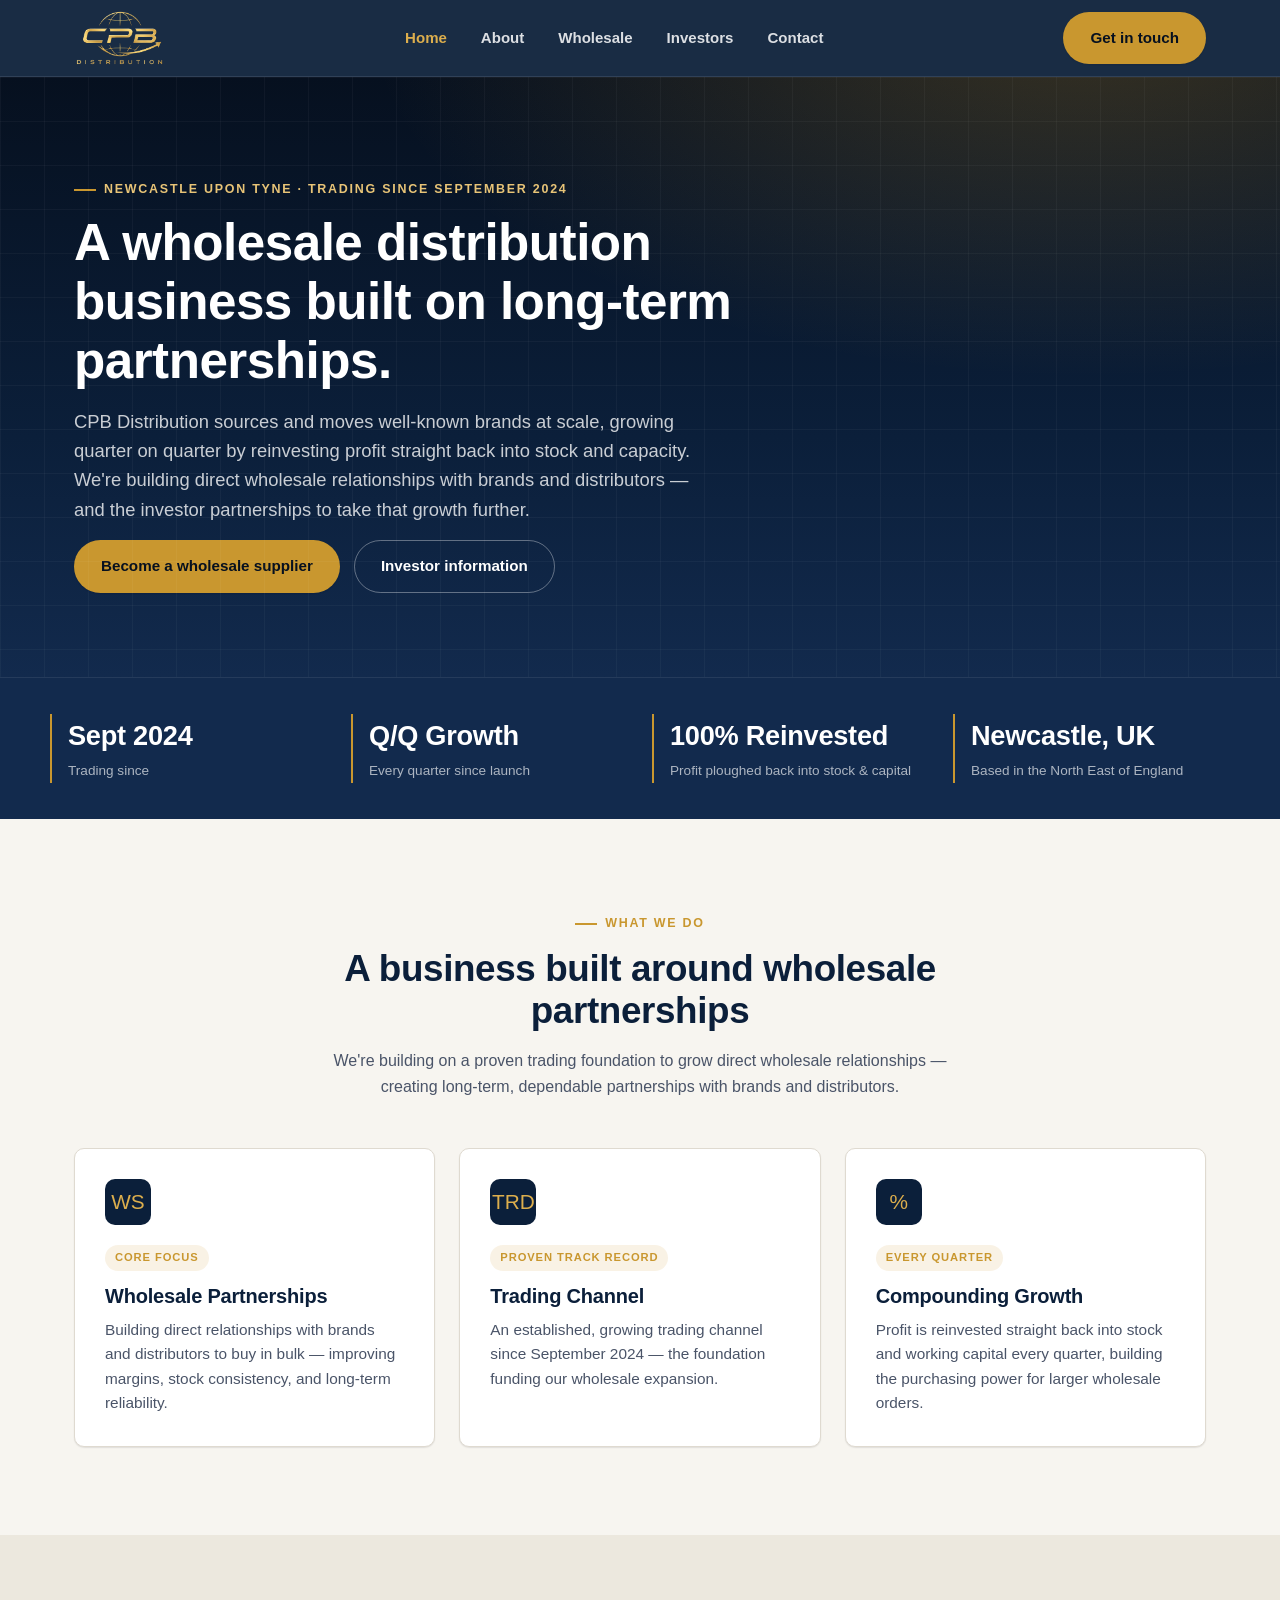
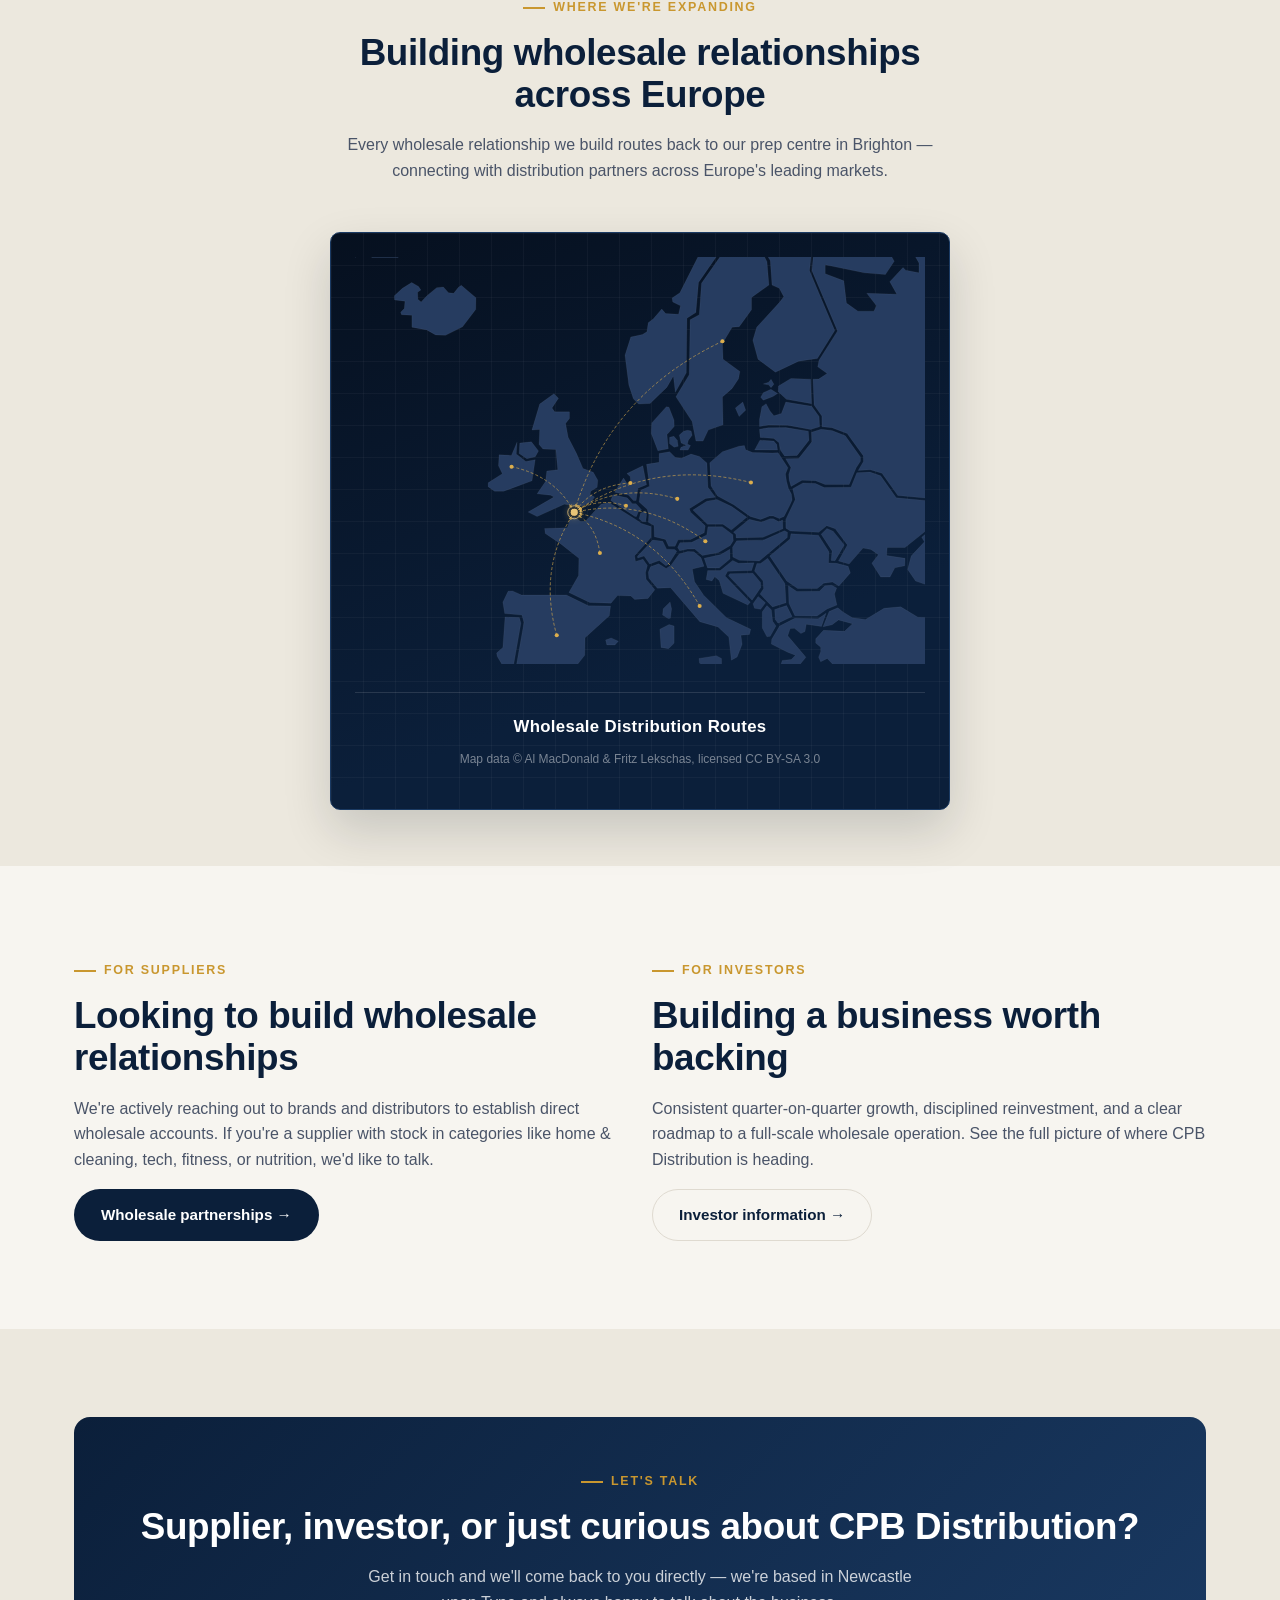
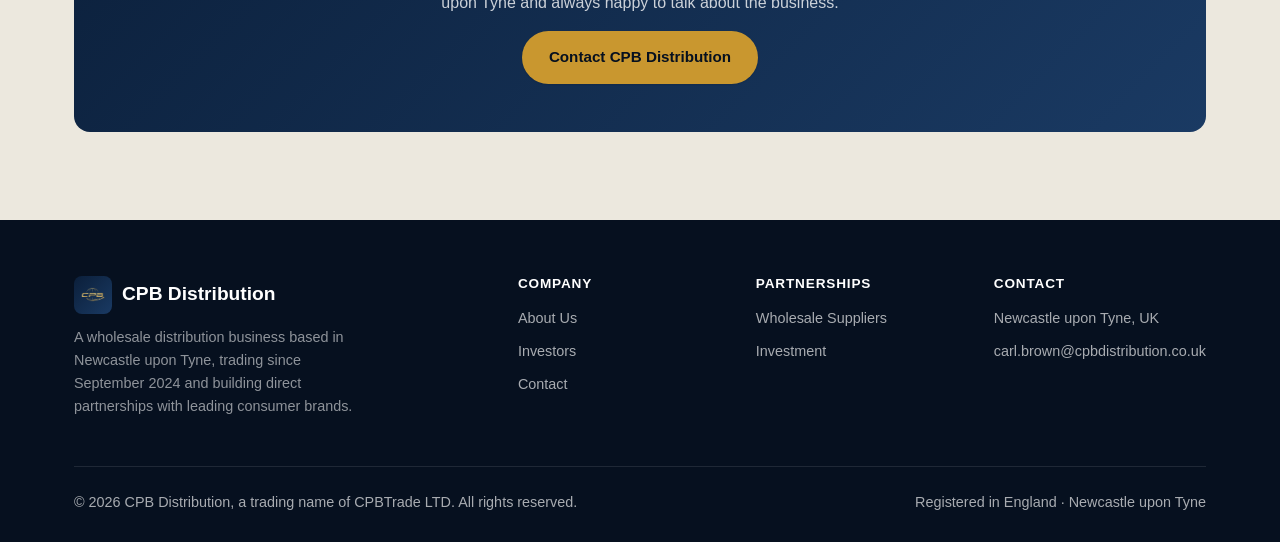
==== commit 64ff21c5: "Make the header navy so the gold logo has proper contrast The header was still using its original li" ====
--- a/index.html
+++ b/index.html
@@ -23,7 +23,7 @@
       <a href="contact.html">Contact</a>
     </nav>
     <div class="nav-cta">
-      <a href="contact.html" class="btn btn-dark">Get in touch</a>
+      <a href="contact.html" class="btn btn-primary">Get in touch</a>
       <button class="nav-toggle" aria-label="Toggle menu"><span></span></button>
     </div>
   </div>
--- a/assets/css/style.css
+++ b/assets/css/style.css
@@ -139,9 +139,9 @@
   position: sticky;
   top: 0;
   z-index: 100;
-  background: rgba(247, 245, 240, 0.9);
+  background: rgba(11, 31, 58, 0.94);
   backdrop-filter: saturate(180%) blur(10px);
-  border-bottom: 1px solid var(--line);
+  border-bottom: 1px solid rgba(255, 255, 255, 0.1);
 }
 .nav {
   display: flex;
@@ -190,17 +190,17 @@
   border-radius: 8px;
   font-size: 0.94rem;
   font-weight: 600;
-  color: var(--navy-800);
+  color: rgba(255, 255, 255, 0.85);
   transition: background 0.15s ease, color 0.15s ease;
 }
-.nav-links a:hover { background: var(--paper-dim); }
-.nav-links a.active { color: var(--gold-500); }
+.nav-links a:hover { background: rgba(255, 255, 255, 0.08); }
+.nav-links a.active { color: var(--gold-400); }
 
 .nav-cta { display: flex; align-items: center; gap: 10px; }
 .nav-toggle {
   display: none;
   background: none;
-  border: 1px solid var(--line);
+  border: 1px solid rgba(255, 255, 255, 0.3);
   border-radius: 8px;
   width: 42px;
   height: 42px;
@@ -213,7 +213,7 @@
   display: block;
   width: 18px;
   height: 2px;
-  background: var(--navy-900);
+  background: var(--white);
   position: relative;
 }
 .nav-toggle::before { transform: translateY(-6px); position: absolute; }
@@ -669,8 +669,8 @@
     top: 76px;
     left: 0;
     right: 0;
-    background: var(--paper);
-    border-bottom: 1px solid var(--line);
+    background: rgba(11, 31, 58, 0.98);
+    border-bottom: 1px solid rgba(255, 255, 255, 0.1);
     padding: 12px 24px 20px;
     gap: 4px;
   }
